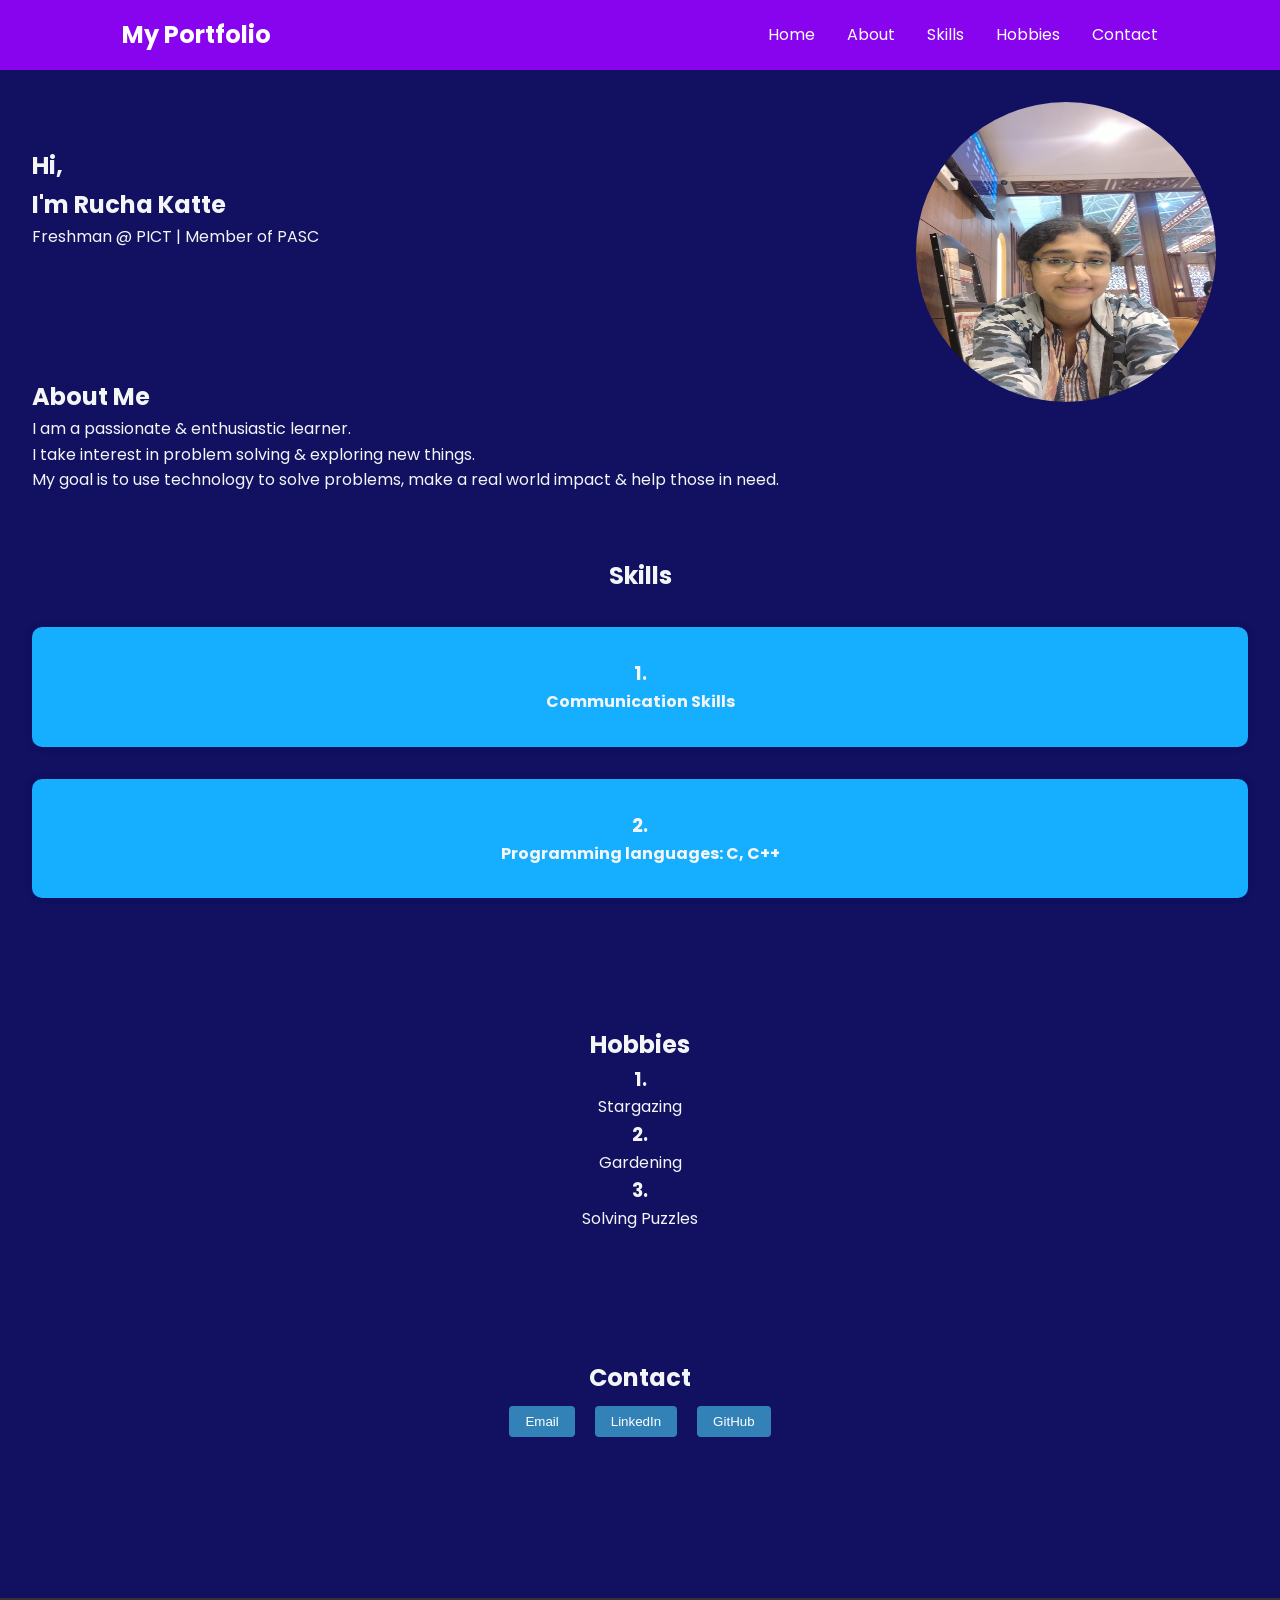
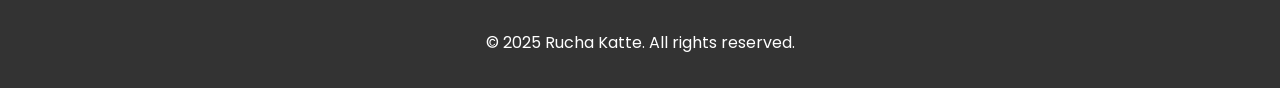
==== index.html @ 35ee21e8 "Update index.html" ====
<!DOCTYPE html>
<html lang="en">
<head>
  <meta charset="UTF-8" />
  <meta name="viewport" content="width=device-width, initial-scale=1.0" />
  <title>My Portfolio</title>
  <link rel="stylesheet" href="style.css" /><link rel="preconnect" href="https://fonts.googleapis.com">
  <link rel="preconnect" href="https://fonts.gstatic.com" crossorigin>
  <link href="https://fonts.googleapis.com/css2?family=Poppins:wght@400;700&display=swap" rel="stylesheet">
  
</head>
<body>

  <header>
    <nav class="navbar">
      <div class="left">My Portfolio</div>
      <div class="right">
      <ul class="nav-links" id="nav-links">
        <li><a href="#home">Home</a></li>
        <li><a href="#about">About</a></li>
        <li><a href="#skills">Skills</a></li>
        <li><a href="#hobbies">Hobbies</a></li>
        <li><a href="#contact">Contact</a></li>
      </ul>
    </div>
      <div class="hamburger" id="hamburger">&#9776;</div>
    </nav>
  </header>

  <section id="home" class="section_home">
    <img src="profile.jpg" alt="Rucha"
     width="300" height="300" style="float:right" >
    </img>
    <br>
    <br>
    <br>
    <h1>Hi,<br> I'm Rucha Katte</h1>
    <p> Freshman @ PICT | Member of PASC</p>
    <br>
    <br>
    </section>

  <section id="about" class="section_about">
    <br>
    <br>
    <br>
    <h2>About Me</h2>
    <p>I am a passionate & enthusiastic learner.<br> I take interest in problem solving & exploring new things.<br> 
    My goal is to use technology to solve problems, make a real world impact & help those in need.</p>
  </section>

  
  <section id="skills" class="section skills">
    <h2>Skills</h2>
    <div class="skill-list">
      <div class="skill-card">
        <h3>1.</h3>
        <p>Communication Skills</p>
      </div>
      <div class="skill-card">
        <h3>2.</h3>
        <p>Programming languages: C, C++</p>
      </div>
    </div>
  </section>


  <section id="hobbies" class="section hobbies">
    <h2>Hobbies</h2>
    <div class="hobby-list">
      <div class="hobby-card">
        <h3>1.</h3>
        <p>Stargazing</p>
      </div>
      <div class="hobby-card">
        <h3>2.</h3>
        <p>Gardening</p>
      </div>
      <div class="hobby-card">
        <h3>3.</h3>
        <p>Solving Puzzles</p>
      </div>
    </div>
  </section>

  <section id="contact" class="section contact">
    <h2>Contact</h2>
    
    <div id="contact-links">
      <button onclick="contact('email')">Email</button>
      <button onclick="contact('linkedin')">LinkedIn</button>
      <button onclick="contact('github')">GitHub</button>
    </div>
    <br>
    
    
  </section>

  <footer>
    <p>&copy; 2025 Rucha Katte. All rights reserved.</p>
  </footer>

  <script src="script.js"></script>
</body>
</html>
---- style.css ----
* {
  margin: 0;
  padding: 0;
  box-sizing: border-box;
}

body {
  font-family: 'Poppins', sans-serif;
  line-height: 1.6;
  background-color: #111061;
  color: #f3f5f7;
  scroll-behavior: smooth;
}

img {
  margin-top: 2rem;
  margin-right: 4rem;
  border-radius: 50%;
  margin-bottom: 0%;
  
}

header {
  background: #8803ee;
  color: #fff;
  padding: 1rem 0;
  position: sticky;
  top: 0;
  z-index: 1000;
}

.navbar {
  max-width: 1100px;
  margin: auto;
  display: flex;
  justify-content: space-between;
  align-items: center;
  padding: 0 2rem;
}

.left {
  font-size: 1.5rem;
  font-weight: bold;
}

.nav-links {
  list-style: none;
  display: flex;
  gap: 2rem;
}

.nav-links li a {
  color: white;
  text-decoration: none;
  transition: color 0.3s;
}

.nav-links li a:hover {
  color: #ff6f61;
}

.hamburger {
  display: none;
  font-size: 2rem;
  cursor: pointer;
}

.section {
  padding: 4rem 2rem;
  text-align: center;
}
.section_about{
  margin-top: 10 rem;
  margin-left: 2rem;
  text-align: left;
}
.section_home{
  margin-top: 10 rem;
  margin-left: 2rem;
  text-align: left;

}

.skill-list {
  display: flex;
  flex-direction: column;
  gap: 2rem;
  margin-top: 2rem;
}

.skill-card {
  background: #16aeff;
  font-weight: bold;
  padding: 2rem;
  border-radius: 10px;
  box-shadow: 0 0 10px rgba(0,0,0,0.1);
}

footer {
  text-align: center;
  padding: 2rem;
  background: #333;
  color: #fff;
  margin-top: 4rem;
}

#contact-links button {
  margin: 0.5rem;
  padding: 0.5rem 1rem;
  border: none;
  background-color: #3282B8;
  color: white;
  cursor: pointer;
  border-radius: 4px;
  transition: background-color 0.3s ease;
}

#contact-links button:hover {
  background-color: #0F4C75;
}

/* Responsive */

@media (max-width: 768px) {
  .nav-links {
    display: none;
    flex-direction: column;
    background: #444;
    position: absolute;
    top: 60px;
    right: 0;
    width: 200px;
  }

  .nav-links.active {
    display: flex;
  }

  .hamburger {
    display: block;
  }

  .skill-list {
    flex-direction: column;
  }
}
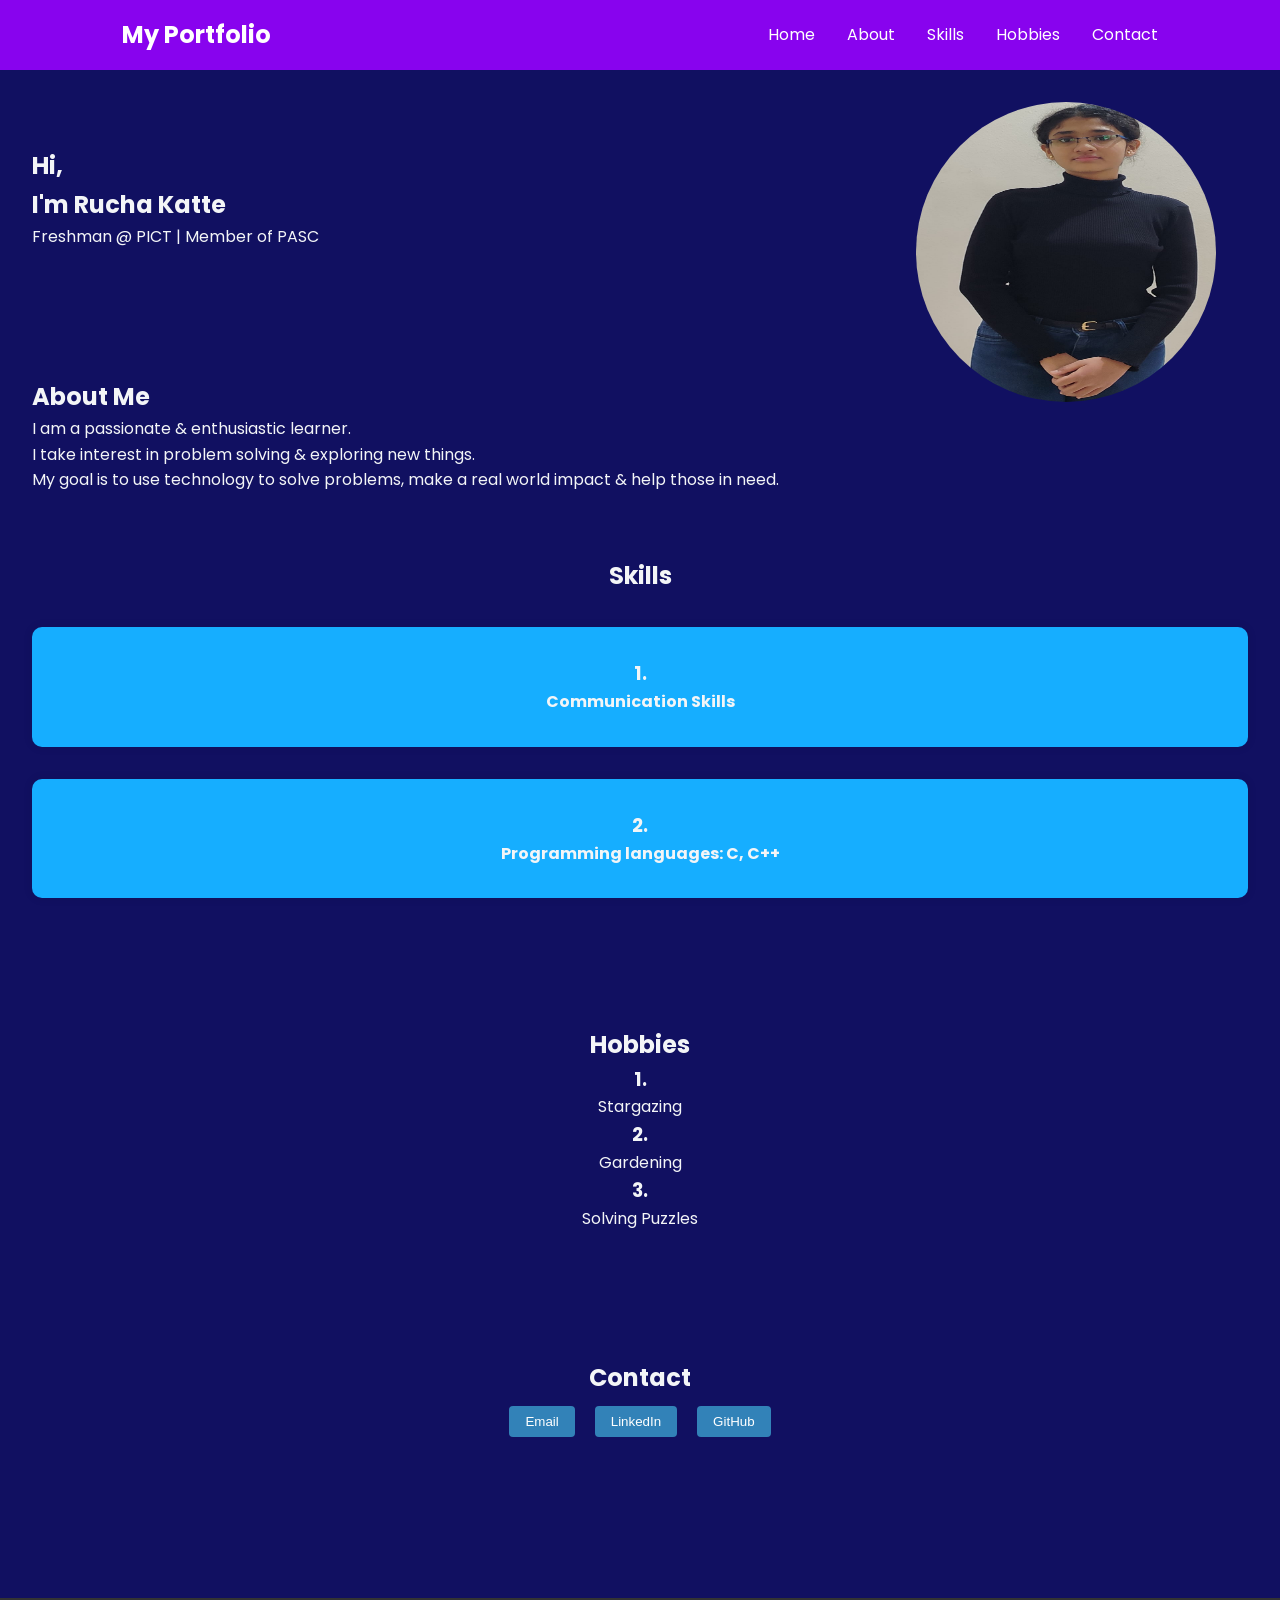
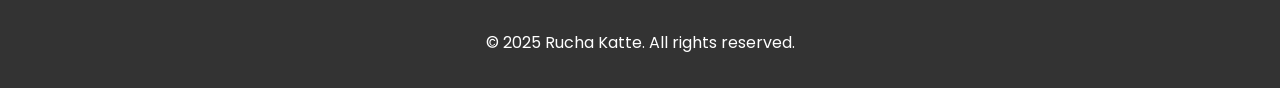
==== commit f830f2bd: "image.html" ====
--- a/index.html
+++ b/index.html
@@ -28,7 +28,7 @@
   </header>
 
   <section id="home" class="section_home">
-    <img src="profile.jpg" alt="Rucha"
+    <img src="Profile.jpg" alt="Rucha"
      width="300" height="300" style="float:right" >
     </img>
     <br>
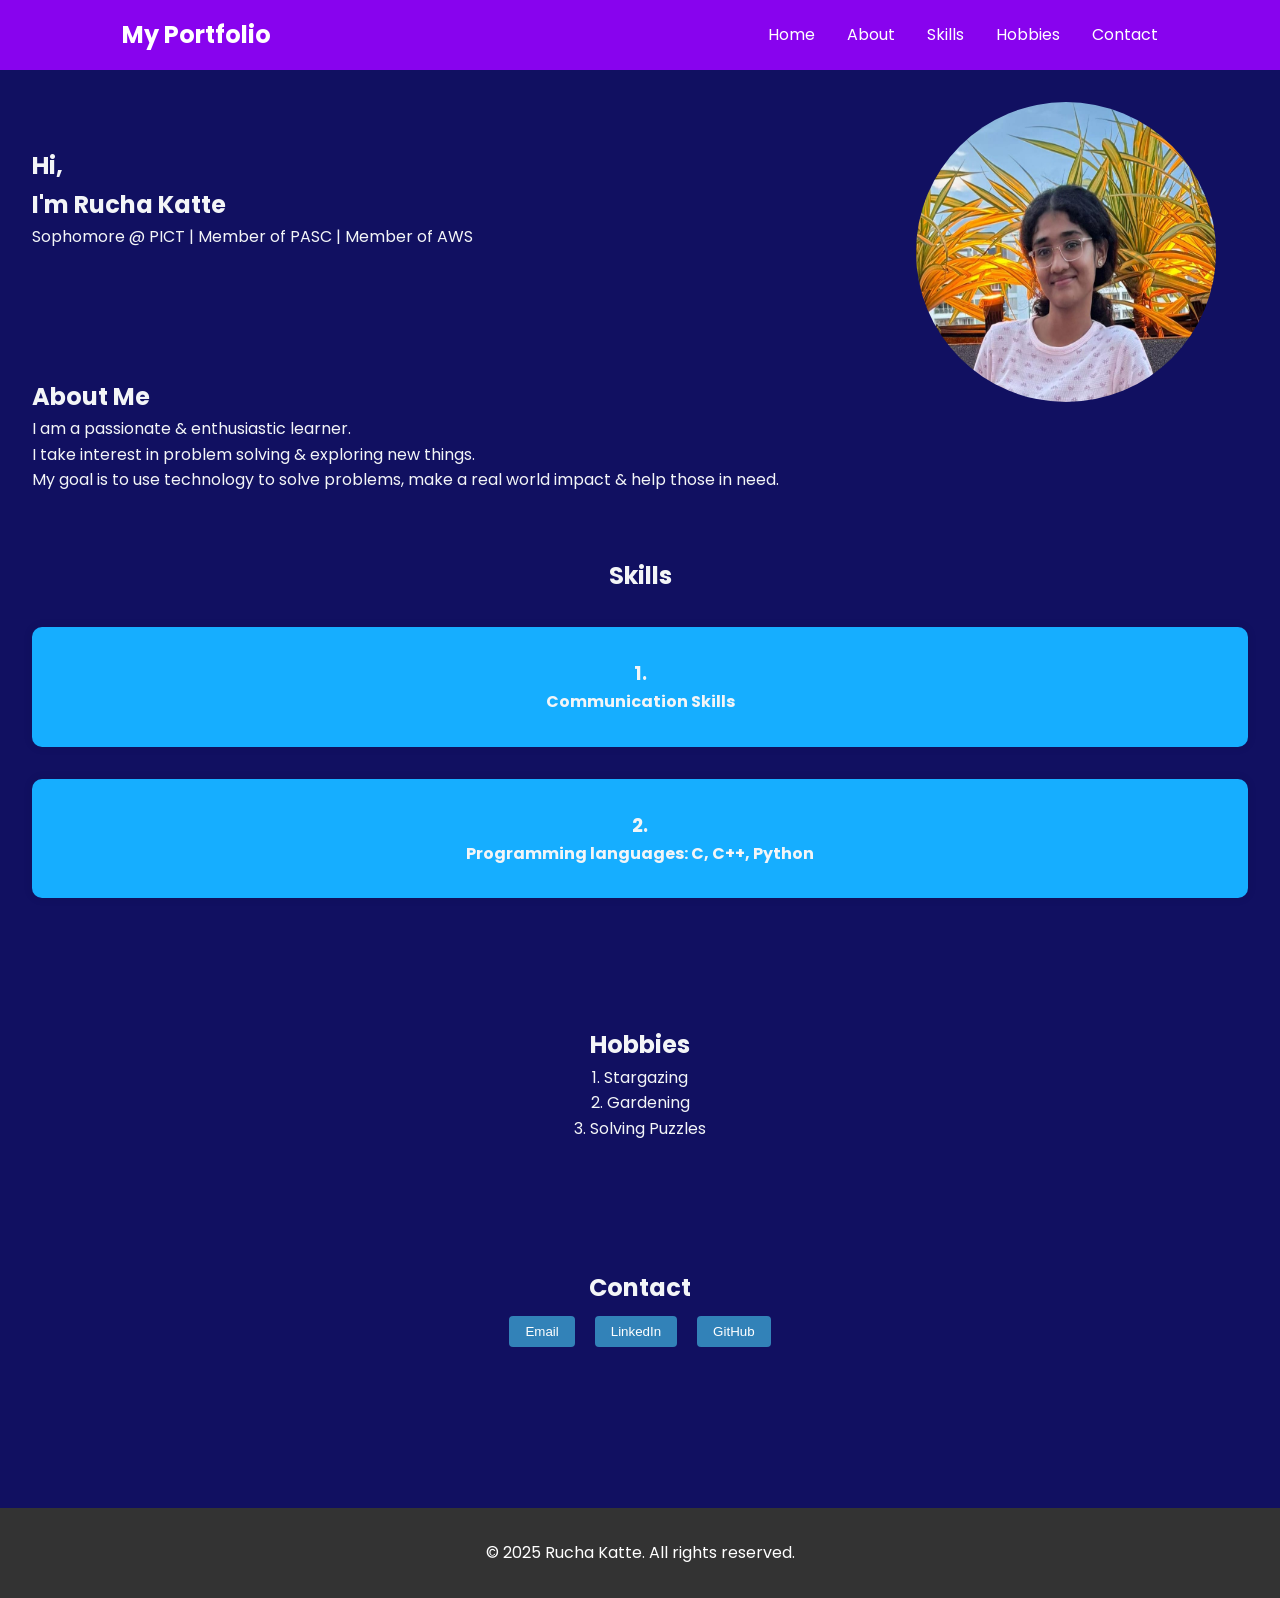
==== commit 4bff3f53: "edits" ====
--- a/index.html
+++ b/index.html
@@ -28,14 +28,14 @@
   </header>
 
   <section id="home" class="section_home">
-    <img src="Profile.jpg" alt="Rucha"
+    <img src="Profile.jpeg" alt="Rucha"
      width="300" height="300" style="float:right" >
     </img>
     <br>
     <br>
     <br>
     <h1>Hi,<br> I'm Rucha Katte</h1>
-    <p> Freshman @ PICT | Member of PASC</p>
+    <p> Sophomore @ PICT | Member of PASC | Member of AWS </p>
     <br>
     <br>
     </section>
@@ -59,7 +59,7 @@
       </div>
       <div class="skill-card">
         <h3>2.</h3>
-        <p>Programming languages: C, C++</p>
+        <p>Programming languages: C, C++, Python</p>
       </div>
     </div>
   </section>
@@ -69,16 +69,13 @@
     <h2>Hobbies</h2>
     <div class="hobby-list">
       <div class="hobby-card">
-        <h3>1.</h3>
-        <p>Stargazing</p>
+        <p>1. Stargazing</p>
       </div>
       <div class="hobby-card">
-        <h3>2.</h3>
-        <p>Gardening</p>
+        <p>2. Gardening</p>
       </div>
       <div class="hobby-card">
-        <h3>3.</h3>
-        <p>Solving Puzzles</p>
+        <p>  3. Solving Puzzles</p>
       </div>
     </div>
   </section>
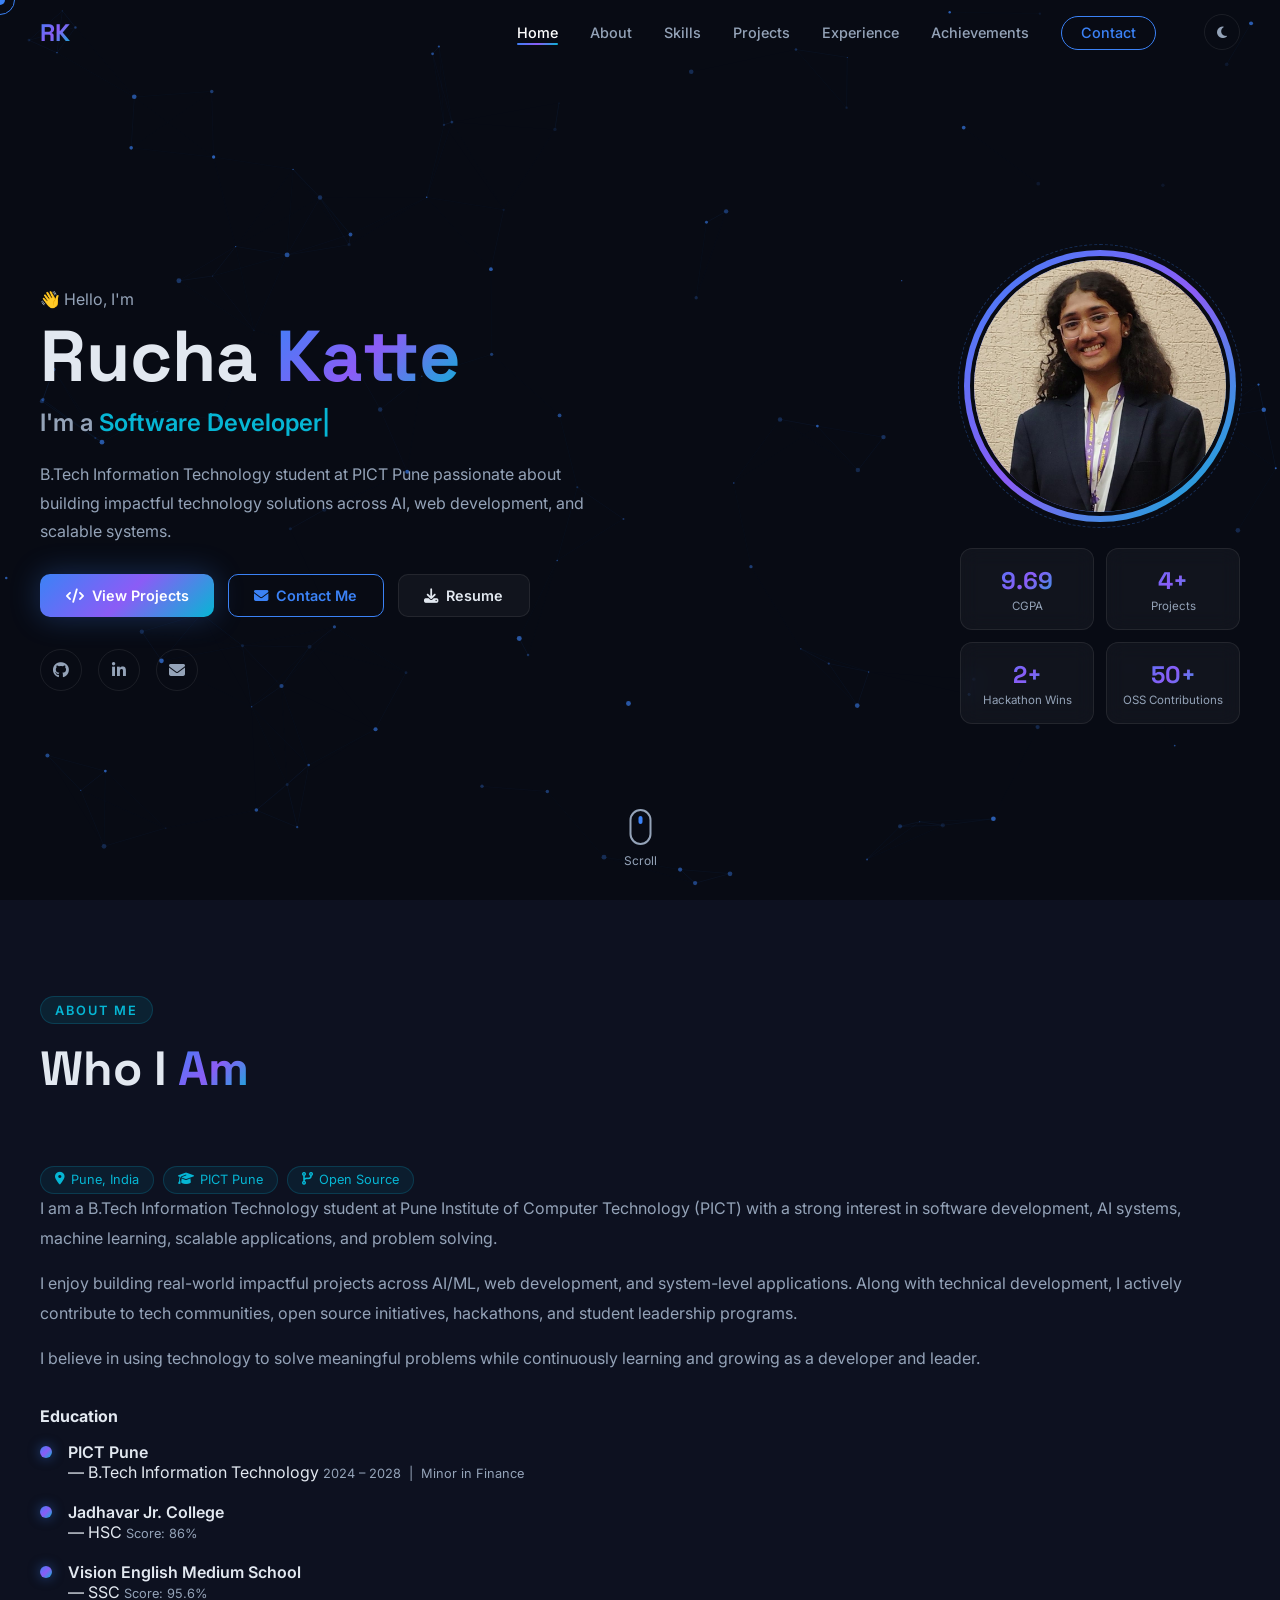
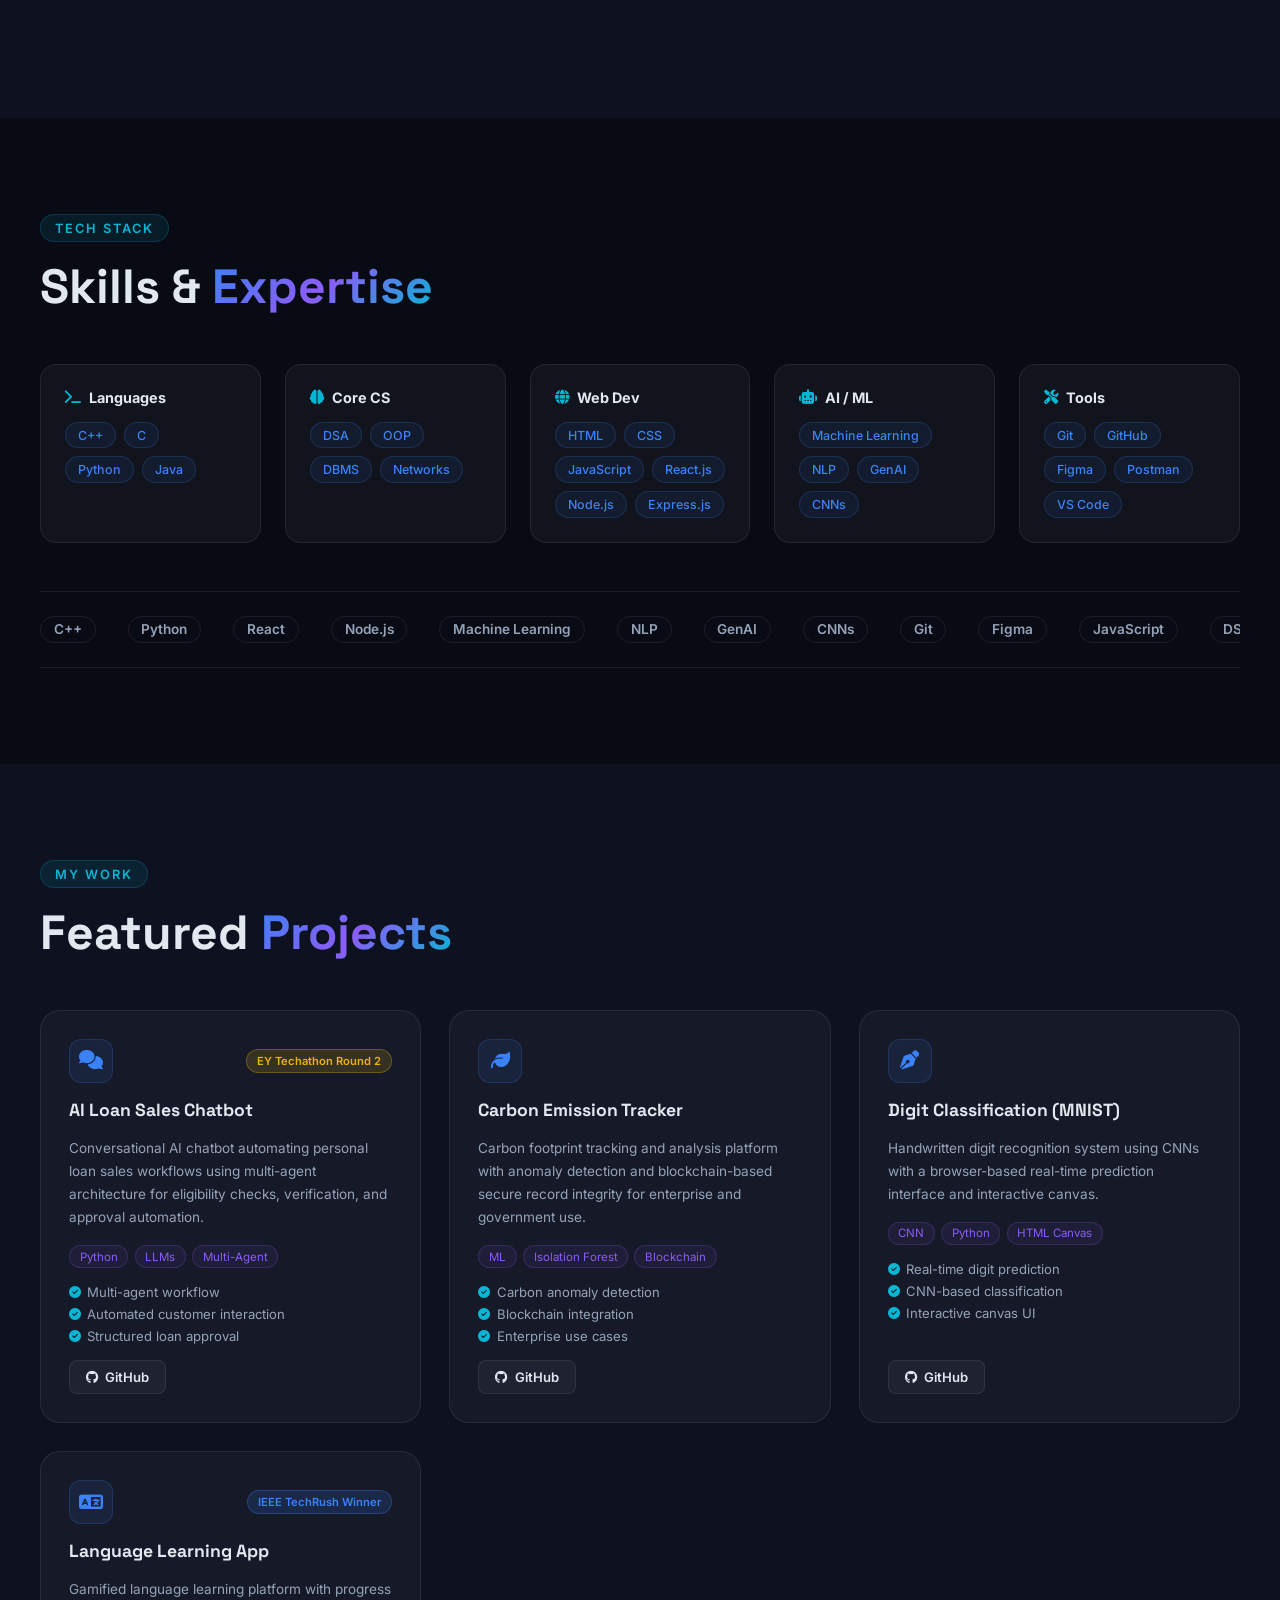
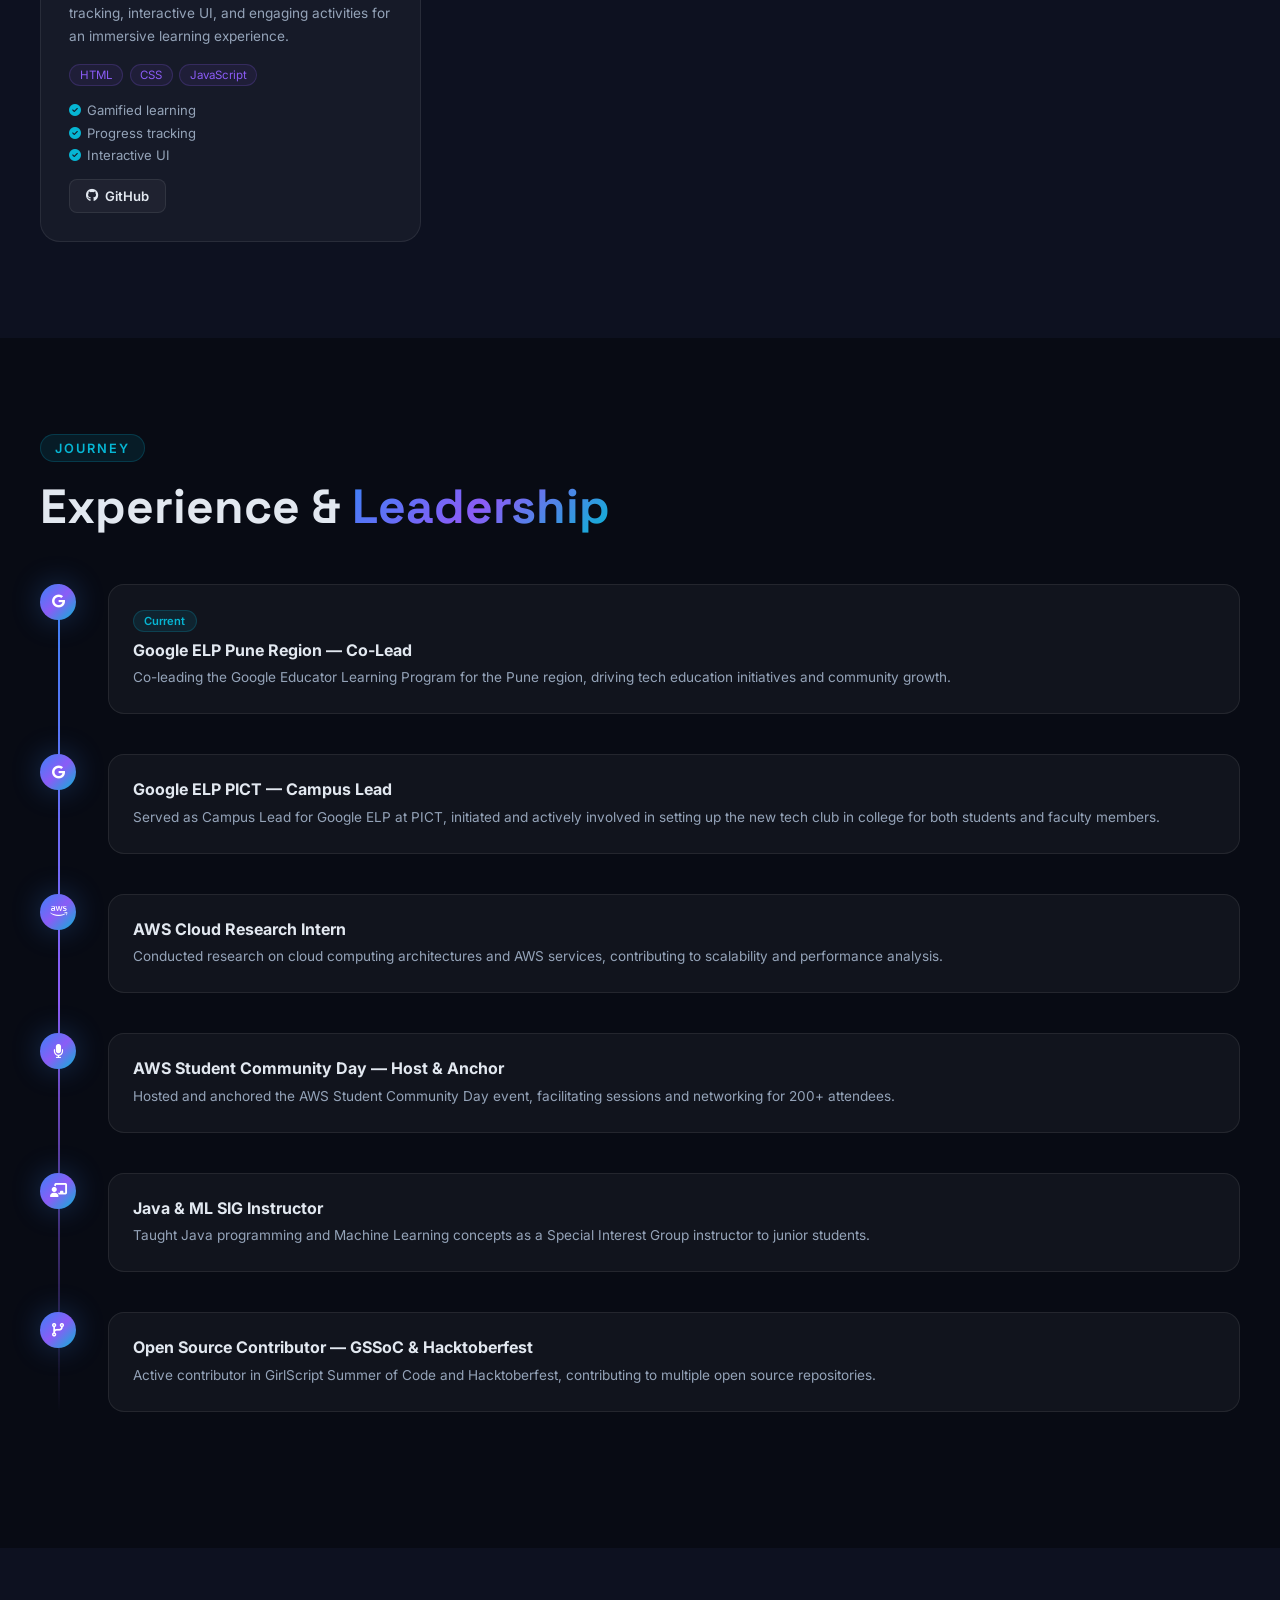
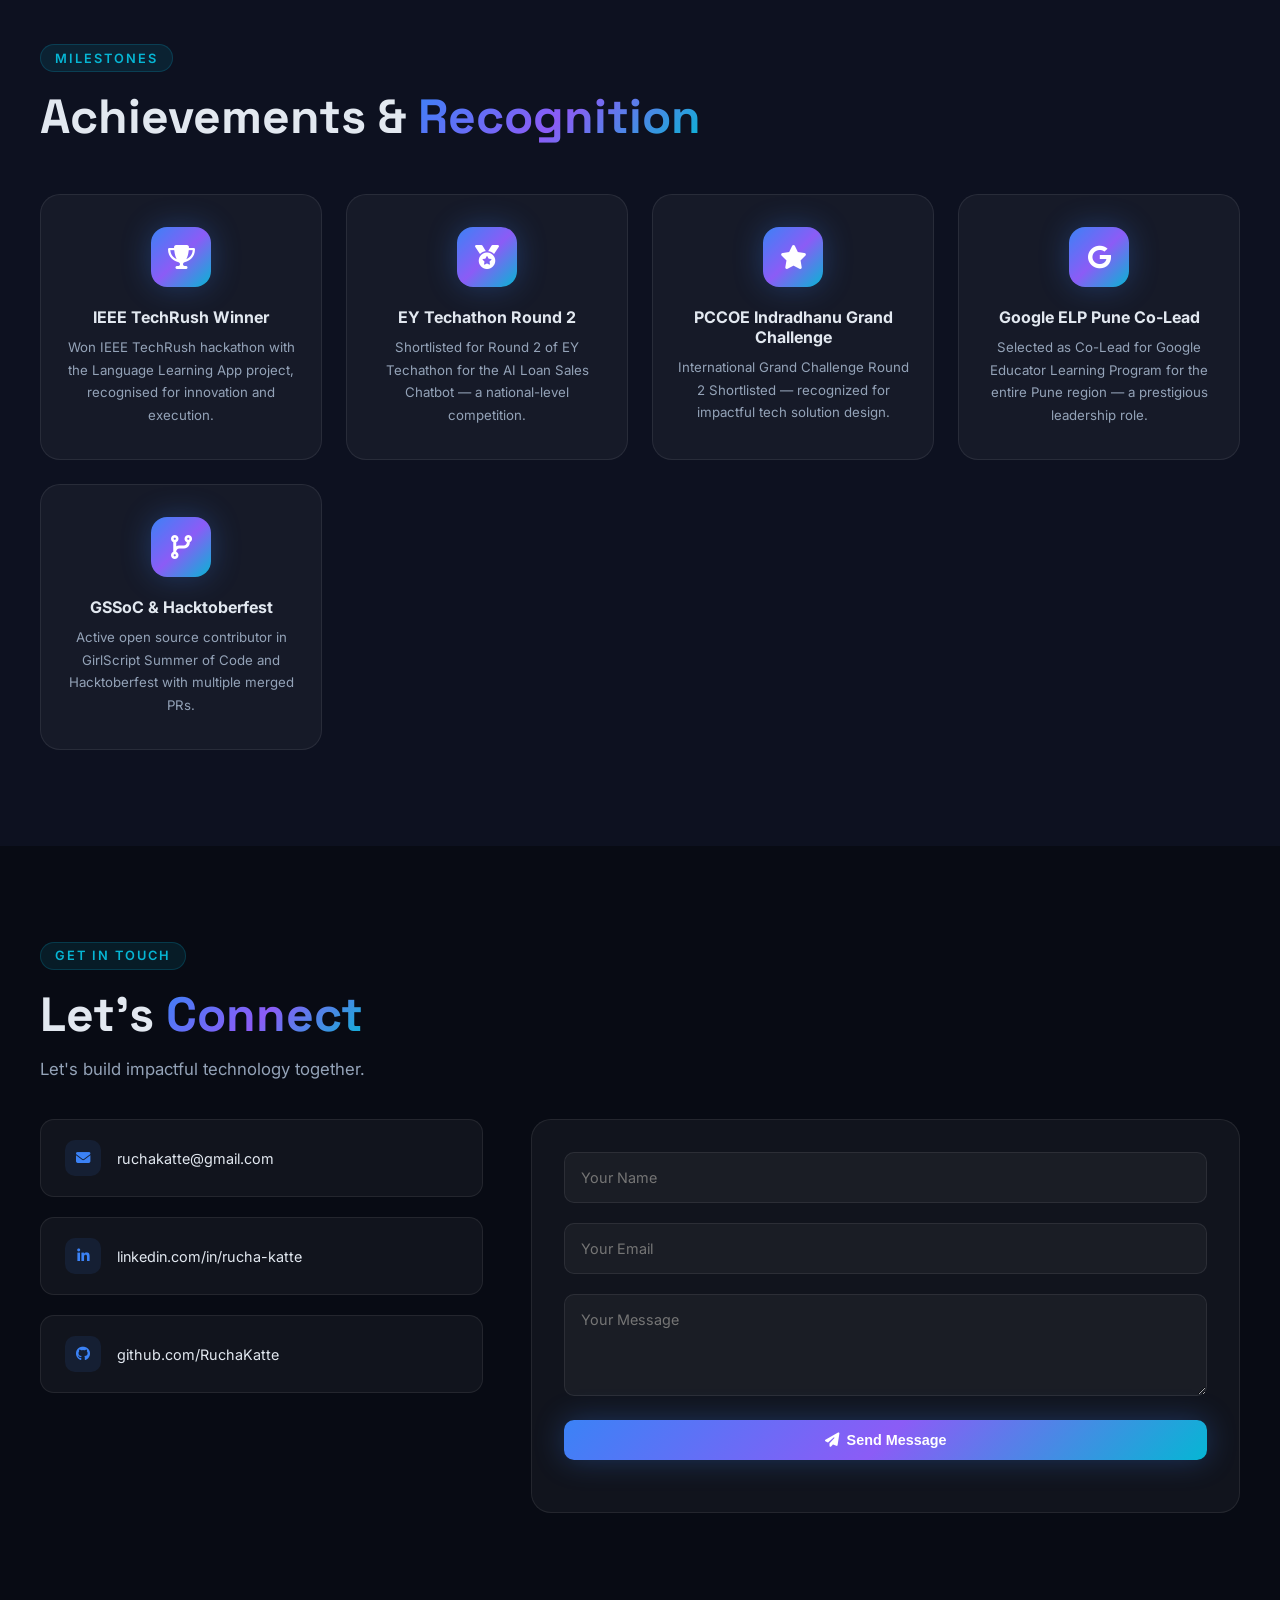
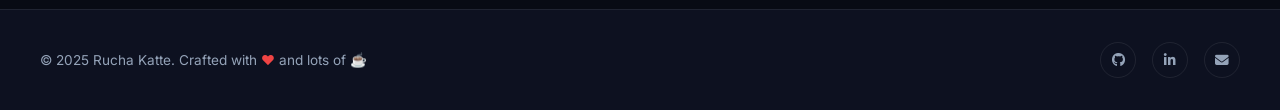
==== commit 20f57bcf: "Rename portfolio.html to index.html for GitHub Pages" ====
--- a/index.html
+++ b/index.html
@@ -1,102 +1,404 @@
-<!DOCTYPE html>
-<html lang="en">
-<head>
-  <meta charset="UTF-8" />
-  <meta name="viewport" content="width=device-width, initial-scale=1.0" />
-  <title>My Portfolio</title>
-  <link rel="stylesheet" href="style.css" /><link rel="preconnect" href="https://fonts.googleapis.com">
-  <link rel="preconnect" href="https://fonts.gstatic.com" crossorigin>
-  <link href="https://fonts.googleapis.com/css2?family=Poppins:wght@400;700&display=swap" rel="stylesheet">
-  
-</head>
-<body>
-
-  <header>
-    <nav class="navbar">
-      <div class="left">My Portfolio</div>
-      <div class="right">
-      <ul class="nav-links" id="nav-links">
-        <li><a href="#home">Home</a></li>
-        <li><a href="#about">About</a></li>
-        <li><a href="#skills">Skills</a></li>
-        <li><a href="#hobbies">Hobbies</a></li>
-        <li><a href="#contact">Contact</a></li>
-      </ul>
-    </div>
-      <div class="hamburger" id="hamburger">&#9776;</div>
-    </nav>
-  </header>
-
-  <section id="home" class="section_home">
-    <img src="Profile.jpeg" alt="Rucha"
-     width="300" height="300" style="float:right" >
-    </img>
-    <br>
-    <br>
-    <br>
-    <h1>Hi,<br> I'm Rucha Katte</h1>
-    <p> Sophomore @ PICT | Member of PASC | Member of AWS </p>
-    <br>
-    <br>
-    </section>
-
-  <section id="about" class="section_about">
-    <br>
-    <br>
-    <br>
-    <h2>About Me</h2>
-    <p>I am a passionate & enthusiastic learner.<br> I take interest in problem solving & exploring new things.<br> 
-    My goal is to use technology to solve problems, make a real world impact & help those in need.</p>
-  </section>
-
-  
-  <section id="skills" class="section skills">
-    <h2>Skills</h2>
-    <div class="skill-list">
-      <div class="skill-card">
-        <h3>1.</h3>
-        <p>Communication Skills</p>
-      </div>
-      <div class="skill-card">
-        <h3>2.</h3>
-        <p>Programming languages: C, C++, Python</p>
-      </div>
-    </div>
-  </section>
-
-
-  <section id="hobbies" class="section hobbies">
-    <h2>Hobbies</h2>
-    <div class="hobby-list">
-      <div class="hobby-card">
-        <p>1. Stargazing</p>
-      </div>
-      <div class="hobby-card">
-        <p>2. Gardening</p>
-      </div>
-      <div class="hobby-card">
-        <p>  3. Solving Puzzles</p>
-      </div>
-    </div>
-  </section>
-
-  <section id="contact" class="section contact">
-    <h2>Contact</h2>
-    
-    <div id="contact-links">
-      <button onclick="contact('email')">Email</button>
-      <button onclick="contact('linkedin')">LinkedIn</button>
-      <button onclick="contact('github')">GitHub</button>
-    </div>
-    <br>
-    
-    
-  </section>
-
-  <footer>
-    <p>&copy; 2025 Rucha Katte. All rights reserved.</p>
-  </footer>
-
-  <script src="script.js"></script>
-</body>
-</html>
+<!DOCTYPE html>
+<html lang="en">
+<head>
+  <meta charset="UTF-8" />
+  <meta name="viewport" content="width=device-width, initial-scale=1.0" />
+  <title>Rucha Katte | Portfolio</title>
+  <meta name="description" content="Rucha Katte – B.Tech IT student at PICT Pune. Software Developer, AI & ML Enthusiast, Google ELP Co-Lead, Open Source Contributor." />
+  <link rel="preconnect" href="https://fonts.googleapis.com" />
+  <link rel="preconnect" href="https://fonts.gstatic.com" crossorigin />
+  <link href="https://fonts.googleapis.com/css2?family=Inter:wght@300;400;500;600;700;800;900&family=Space+Grotesk:wght@400;500;600;700&display=swap" rel="stylesheet" />
+  <link rel="stylesheet" href="https://cdnjs.cloudflare.com/ajax/libs/font-awesome/6.5.0/css/all.min.css" />
+  <link rel="stylesheet" href="style.css" />
+</head>
+<body>
+
+<!-- Loading Screen -->
+<div id="loader">
+  <div class="loader-inner">
+    <div class="loader-logo">RK</div>
+    <div class="loader-bar"><div class="loader-fill"></div></div>
+  </div>
+</div>
+
+<!-- Scroll Progress -->
+<div id="scroll-progress"></div>
+
+<!-- Custom Cursor -->
+<div id="cursor"></div>
+<div id="cursor-follower"></div>
+
+<!-- Navbar -->
+<nav id="navbar">
+  <div class="nav-inner">
+    <a class="nav-logo" href="#home">RK</a>
+    <ul class="nav-links" id="nav-links">
+      <li><a href="#home" class="nav-link active">Home</a></li>
+      <li><a href="#about" class="nav-link">About</a></li>
+      <li><a href="#skills" class="nav-link">Skills</a></li>
+      <li><a href="#projects" class="nav-link">Projects</a></li>
+      <li><a href="#experience" class="nav-link">Experience</a></li>
+      <li><a href="#achievements" class="nav-link">Achievements</a></li>
+      <li><a href="#contact" class="nav-link nav-cta">Contact</a></li>
+    </ul>
+    <button class="theme-toggle" id="themeToggle" aria-label="Toggle theme"><i class="fas fa-moon"></i></button>
+    <button class="hamburger" id="hamburger" aria-label="Menu"><span></span><span></span><span></span></button>
+  </div>
+</nav>
+
+<!-- HERO -->
+<section id="home" class="hero">
+  <canvas id="particleCanvas"></canvas>
+  <div class="hero-content">
+    <div class="hero-text">
+      <p class="hero-greeting">👋 Hello, I'm</p>
+      <h1 class="hero-name">Rucha <span class="gradient-text">Katte</span></h1>
+      <div class="typewriter-wrap">I'm a <span id="typewriter"></span><span class="cursor-blink">|</span></div>
+      <p class="hero-bio">B.Tech Information Technology student at PICT Pune passionate about building impactful technology solutions across AI, web development, and scalable systems.</p>
+      <div class="hero-buttons">
+        <a href="#projects" class="btn btn-primary"><i class="fas fa-code"></i> View Projects</a>
+        <a href="#contact" class="btn btn-outline"><i class="fas fa-envelope"></i> Contact Me</a>
+        <a href="#" class="btn btn-ghost" id="resumeBtn"><i class="fas fa-download"></i> Resume</a>
+      </div>
+      <div class="hero-socials">
+        <a href="https://github.com/RuchaKatte" target="_blank" class="social-icon" aria-label="GitHub"><i class="fab fa-github"></i></a>
+        <a href="https://www.linkedin.com/in/rucha-katte-73167b314" target="_blank" class="social-icon" aria-label="LinkedIn"><i class="fab fa-linkedin-in"></i></a>
+        <a href="mailto:ruchakatte@gmail.com" class="social-icon" aria-label="Email"><i class="fas fa-envelope"></i></a>
+      </div>
+    </div>
+    <div class="hero-image-wrap">
+      <div class="hero-img-ring">
+        <img src="Rucha_photo.jpeg" alt="Rucha Katte" class="hero-img" />
+      </div>
+      <div class="hero-stats">
+        <div class="stat-card"><div class="stat-num" data-count="9.69">0</div><div class="stat-label">CGPA</div></div>
+        <div class="stat-card"><div class="stat-num" data-count="4">0</div><div class="stat-label">Projects</div></div>
+        <div class="stat-card"><div class="stat-num" data-count="2">0</div><div class="stat-label">Hackathon Wins</div></div>
+        <div class="stat-card"><div class="stat-num os-contrib" data-count="50">0</div><div class="stat-label">OSS Contributions</div></div>
+      </div>
+    </div>
+  </div>
+  <div class="scroll-down"><div class="scroll-wheel"></div><span>Scroll</span></div>
+</section>
+
+<!-- ABOUT -->
+<section id="about" class="section about">
+  <div class="section-inner">
+    <div class="section-tag">About Me</div>
+    <h2 class="section-title">Who I <span class="gradient-text">Am</span></h2>
+    <div class="about-grid">
+        <div class="about-badges">
+          <span class="badge"><i class="fas fa-map-marker-alt"></i> Pune, India</span>
+          <span class="badge"><i class="fas fa-graduation-cap"></i> PICT Pune</span>
+          <span class="badge"><i class="fas fa-code-branch"></i> Open Source</span>
+        </div>
+      </div>
+      <div class="about-text-col reveal-right">
+        <p>I am a B.Tech Information Technology student at Pune Institute of Computer Technology (PICT) with a strong interest in software development, AI systems, machine learning, scalable applications, and problem solving.</p>
+        <p>I enjoy building real-world impactful projects across AI/ML, web development, and system-level applications. Along with technical development, I actively contribute to tech communities, open source initiatives, hackathons, and student leadership programs.</p>
+        <p>I believe in using technology to solve meaningful problems while continuously learning and growing as a developer and leader.</p>
+
+        <div class="edu-timeline">
+          <h3>Education</h3>
+          <div class="timeline-item">
+            <div class="tl-dot"></div>
+            <div class="tl-content">
+              <strong>PICT Pune</strong> — B.Tech Information Technology
+              <span class="tl-meta">2024 – 2028 &nbsp;|&nbsp; Minor in Finance</span>
+            </div>
+          </div>
+          <div class="timeline-item">
+            <div class="tl-dot"></div>
+            <div class="tl-content">
+              <strong>Jadhavar Jr. College</strong> — HSC
+              <span class="tl-meta">Score: 86%</span>
+            </div>
+          </div>
+          <div class="timeline-item">
+            <div class="tl-dot"></div>
+            <div class="tl-content">
+              <strong>Vision English Medium School</strong> — SSC
+              <span class="tl-meta">Score: 95.6%</span>
+            </div>
+          </div>
+        </div>
+      </div>
+    </div>
+  </div>
+</section>
+
+<!-- SKILLS -->
+<section id="skills" class="section skills">
+  <div class="section-inner">
+    <div class="section-tag">Tech Stack</div>
+    <h2 class="section-title">Skills & <span class="gradient-text">Expertise</span></h2>
+    <div class="skills-grid">
+      <div class="skill-category reveal-up">
+        <h3><i class="fas fa-terminal"></i> Languages</h3>
+        <div class="skill-chips">
+          <span class="chip">C++</span><span class="chip">C</span><span class="chip">Python</span><span class="chip">Java</span>
+        </div>
+      </div>
+      <div class="skill-category reveal-up" style="--delay:0.1s">
+        <h3><i class="fas fa-brain"></i> Core CS</h3>
+        <div class="skill-chips">
+          <span class="chip">DSA</span><span class="chip">OOP</span><span class="chip">DBMS</span><span class="chip">Networks</span>
+        </div>
+      </div>
+      <div class="skill-category reveal-up" style="--delay:0.2s">
+        <h3><i class="fas fa-globe"></i> Web Dev</h3>
+        <div class="skill-chips">
+          <span class="chip">HTML</span><span class="chip">CSS</span><span class="chip">JavaScript</span><span class="chip">React.js</span><span class="chip">Node.js</span><span class="chip">Express.js</span>
+        </div>
+      </div>
+      <div class="skill-category reveal-up" style="--delay:0.3s">
+        <h3><i class="fas fa-robot"></i> AI / ML</h3>
+        <div class="skill-chips">
+          <span class="chip">Machine Learning</span><span class="chip">NLP</span><span class="chip">GenAI</span><span class="chip">CNNs</span>
+        </div>
+      </div>
+      <div class="skill-category reveal-up" style="--delay:0.4s">
+        <h3><i class="fas fa-tools"></i> Tools</h3>
+        <div class="skill-chips">
+          <span class="chip">Git</span><span class="chip">GitHub</span><span class="chip">Figma</span><span class="chip">Postman</span><span class="chip">VS Code</span>
+        </div>
+      </div>
+    </div>
+    <!-- Marquee -->
+    <div class="marquee-wrap">
+      <div class="marquee-track">
+        <span>C++</span><span>Python</span><span>React</span><span>Node.js</span><span>Machine Learning</span><span>NLP</span><span>GenAI</span><span>CNNs</span><span>Git</span><span>Figma</span><span>JavaScript</span><span>DSA</span><span>DBMS</span>&nbsp;&nbsp;
+        <span>C++</span><span>Python</span><span>React</span><span>Node.js</span><span>Machine Learning</span><span>NLP</span><span>GenAI</span><span>CNNs</span><span>Git</span><span>Figma</span><span>JavaScript</span><span>DSA</span><span>DBMS</span>
+      </div>
+    </div>
+  </div>
+</section>
+
+<!-- PROJECTS -->
+<section id="projects" class="section projects">
+  <div class="section-inner">
+    <div class="section-tag">My Work</div>
+    <h2 class="section-title">Featured <span class="gradient-text">Projects</span></h2>
+    <div class="projects-grid">
+
+      <div class="project-card reveal-up">
+        <div class="project-card-top">
+          <div class="project-icon"><i class="fas fa-comments"></i></div>
+          <div class="project-badges"><span class="proj-badge gold">EY Techathon Round 2</span></div>
+        </div>
+        <h3>AI Loan Sales Chatbot</h3>
+        <p>Conversational AI chatbot automating personal loan sales workflows using multi-agent architecture for eligibility checks, verification, and approval automation.</p>
+        <div class="project-stack"><span>Python</span><span>LLMs</span><span>Multi-Agent</span></div>
+        <ul class="project-features">
+          <li><i class="fas fa-check-circle"></i> Multi-agent workflow</li>
+          <li><i class="fas fa-check-circle"></i> Automated customer interaction</li>
+          <li><i class="fas fa-check-circle"></i> Structured loan approval</li>
+        </ul>
+        <div class="project-links">
+          <a href="https://github.com/RuchaKatte" target="_blank" class="proj-btn"><i class="fab fa-github"></i> GitHub</a>
+        </div>
+      </div>
+
+      <div class="project-card reveal-up" style="--delay:0.1s">
+        <div class="project-card-top">
+          <div class="project-icon"><i class="fas fa-leaf"></i></div>
+        </div>
+        <h3>Carbon Emission Tracker</h3>
+        <p>Carbon footprint tracking and analysis platform with anomaly detection and blockchain-based secure record integrity for enterprise and government use.</p>
+        <div class="project-stack"><span>ML</span><span>Isolation Forest</span><span>Blockchain</span></div>
+        <ul class="project-features">
+          <li><i class="fas fa-check-circle"></i> Carbon anomaly detection</li>
+          <li><i class="fas fa-check-circle"></i> Blockchain integration</li>
+          <li><i class="fas fa-check-circle"></i> Enterprise use cases</li>
+        </ul>
+        <div class="project-links">
+          <a href="https://github.com/RuchaKatte/Frontend-carbon_emission.git" target="_blank" class="proj-btn"><i class="fab fa-github"></i> GitHub</a>
+        </div>
+      </div>
+
+      <div class="project-card reveal-up" style="--delay:0.2s">
+        <div class="project-card-top">
+          <div class="project-icon"><i class="fas fa-pen-nib"></i></div>
+        </div>
+        <h3>Digit Classification (MNIST)</h3>
+        <p>Handwritten digit recognition system using CNNs with a browser-based real-time prediction interface and interactive canvas.</p>
+        <div class="project-stack"><span>CNN</span><span>Python</span><span>HTML Canvas</span></div>
+        <ul class="project-features">
+          <li><i class="fas fa-check-circle"></i> Real-time digit prediction</li>
+          <li><i class="fas fa-check-circle"></i> CNN-based classification</li>
+          <li><i class="fas fa-check-circle"></i> Interactive canvas UI</li>
+        </ul>
+        <div class="project-links">
+          <a href="https://github.com/RuchaKatte" target="_blank" class="proj-btn"><i class="fab fa-github"></i> GitHub</a>
+        </div>
+      </div>
+
+      <div class="project-card reveal-up" style="--delay:0.3s">
+        <div class="project-card-top">
+          <div class="project-icon"><i class="fas fa-language"></i></div>
+          <div class="project-badges"><span class="proj-badge blue">IEEE TechRush Winner</span></div>
+        </div>
+        <h3>Language Learning App</h3>
+        <p>Gamified language learning platform with progress tracking, interactive UI, and engaging activities for an immersive learning experience.</p>
+        <div class="project-stack"><span>HTML</span><span>CSS</span><span>JavaScript</span></div>
+        <ul class="project-features">
+          <li><i class="fas fa-check-circle"></i> Gamified learning</li>
+          <li><i class="fas fa-check-circle"></i> Progress tracking</li>
+          <li><i class="fas fa-check-circle"></i> Interactive UI</li>
+        </ul>
+        <div class="project-links">
+          <a href="https://github.com/RuchaKatte/orange.git" target="_blank" class="proj-btn"><i class="fab fa-github"></i> GitHub</a>
+        </div>
+      </div>
+
+    </div>
+  </div>
+</section>
+
+<!-- EXPERIENCE -->
+<section id="experience" class="section experience">
+  <div class="section-inner">
+    <div class="section-tag">Journey</div>
+    <h2 class="section-title">Experience & <span class="gradient-text">Leadership</span></h2>
+    <div class="exp-timeline">
+
+      <div class="exp-item reveal-up">
+        <div class="exp-dot"><i class="fab fa-google"></i></div>
+        <div class="exp-card">
+          <span class="exp-badge">Current</span>
+          <h3>Google ELP Pune Region — Co-Lead</h3>
+          <p>Co-leading the Google Educator Learning Program for the Pune region, driving tech education initiatives and community growth.</p>
+        </div>
+      </div>
+
+      <div class="exp-item reveal-up" style="--delay:0.1s">
+        <div class="exp-dot"><i class="fab fa-google"></i></div>
+        <div class="exp-card">
+          <h3>Google ELP PICT — Campus Lead</h3>
+          <p>Served as Campus Lead for Google ELP at PICT, initiated and actively involved in setting up the new tech club in college for both students and faculty members.</p>
+        </div>
+      </div>
+
+      <div class="exp-item reveal-up" style="--delay:0.2s">
+        <div class="exp-dot"><i class="fab fa-aws"></i></div>
+        <div class="exp-card">
+          <h3>AWS Cloud Research Intern</h3>
+          <p>Conducted research on cloud computing architectures and AWS services, contributing to scalability and performance analysis.</p>
+        </div>
+      </div>
+
+      <div class="exp-item reveal-up" style="--delay:0.3s">
+        <div class="exp-dot"><i class="fas fa-microphone"></i></div>
+        <div class="exp-card">
+          <h3>AWS Student Community Day — Host & Anchor</h3>
+          <p>Hosted and anchored the AWS Student Community Day event, facilitating sessions and networking for 200+ attendees.</p>
+        </div>
+      </div>
+
+      <div class="exp-item reveal-up" style="--delay:0.4s">
+        <div class="exp-dot"><i class="fas fa-chalkboard-teacher"></i></div>
+        <div class="exp-card">
+          <h3>Java & ML SIG Instructor</h3>
+          <p>Taught Java programming and Machine Learning concepts as a Special Interest Group instructor to junior students.</p>
+        </div>
+      </div>
+
+      <div class="exp-item reveal-up" style="--delay:0.5s">
+        <div class="exp-dot"><i class="fas fa-code-branch"></i></div>
+        <div class="exp-card">
+          <h3>Open Source Contributor — GSSoC & Hacktoberfest</h3>
+          <p>Active contributor in GirlScript Summer of Code and Hacktoberfest, contributing to multiple open source repositories.</p>
+        </div>
+      </div>
+
+    </div>
+  </div>
+</section>
+
+<!-- ACHIEVEMENTS -->
+<section id="achievements" class="section achievements">
+  <div class="section-inner">
+    <div class="section-tag">Milestones</div>
+    <h2 class="section-title">Achievements & <span class="gradient-text">Recognition</span></h2>
+    <div class="ach-grid">
+      <div class="ach-card reveal-up">
+        <div class="ach-icon"><i class="fas fa-trophy"></i></div>
+        <h3>IEEE TechRush Winner</h3>
+        <p>Won IEEE TechRush hackathon with the Language Learning App project, recognised for innovation and execution.</p>
+      </div>
+      <div class="ach-card reveal-up" style="--delay:0.1s">
+        <div class="ach-icon"><i class="fas fa-medal"></i></div>
+        <h3>EY Techathon Round 2</h3>
+        <p>Shortlisted for Round 2 of EY Techathon for the AI Loan Sales Chatbot — a national-level competition.</p>
+      </div>
+      <div class="ach-card reveal-up" style="--delay:0.2s">
+        <div class="ach-icon"><i class="fas fa-star"></i></div>
+        <h3>PCCOE Indradhanu Grand Challenge</h3>
+        <p>International Grand Challenge Round 2 Shortlisted — recognized for impactful tech solution design.</p>
+      </div>
+      <div class="ach-card reveal-up" style="--delay:0.3s">
+        <div class="ach-icon"><i class="fab fa-google"></i></div>
+        <h3>Google ELP Pune Co-Lead</h3>
+        <p>Selected as Co-Lead for Google Educator Learning Program for the entire Pune region — a prestigious leadership role.</p>
+      </div>
+      <div class="ach-card reveal-up" style="--delay:0.4s">
+        <div class="ach-icon"><i class="fas fa-code-branch"></i></div>
+        <h3>GSSoC & Hacktoberfest</h3>
+        <p>Active open source contributor in GirlScript Summer of Code and Hacktoberfest with multiple merged PRs.</p>
+      </div>
+    </div>
+  </div>
+</section>
+
+<!-- CONTACT -->
+<section id="contact" class="section contact">
+  <div class="section-inner">
+    <div class="section-tag">Get In Touch</div>
+    <h2 class="section-title">Let's <span class="gradient-text">Connect</span></h2>
+    <p class="contact-subtitle">Let's build impactful technology together.</p>
+    <div class="contact-grid">
+      <div class="contact-info reveal-left">
+        <a href="mailto:ruchakatte@gmail.com" class="contact-link"><i class="fas fa-envelope"></i><span>ruchakatte@gmail.com</span></a>
+        <a href="https://www.linkedin.com/in/rucha-katte-73167b314" target="_blank" class="contact-link"><i class="fab fa-linkedin-in"></i><span>linkedin.com/in/rucha-katte</span></a>
+        <a href="https://github.com/RuchaKatte" target="_blank" class="contact-link"><i class="fab fa-github"></i><span>github.com/RuchaKatte</span></a>
+      </div>
+      <form class="contact-form reveal-right" id="contactForm">
+        <div class="form-group">
+          <input type="text" id="contactName" placeholder="Your Name" required />
+          <label for="contactName">Your Name</label>
+        </div>
+        <div class="form-group">
+          <input type="email" id="contactEmail" placeholder="Your Email" required />
+          <label for="contactEmail">Your Email</label>
+        </div>
+        <div class="form-group">
+          <textarea id="contactMsg" rows="4" placeholder="Your Message" required></textarea>
+          <label for="contactMsg">Your Message</label>
+        </div>
+        <button type="submit" class="btn btn-primary btn-full">
+          <i class="fas fa-paper-plane"></i> Send Message
+        </button>
+        <p class="form-note" id="formNote"></p>
+      </form>
+    </div>
+  </div>
+</section>
+
+<!-- FOOTER -->
+<footer class="footer">
+  <div class="footer-inner">
+    <p>&copy; 2025 Rucha Katte. Crafted with <span class="heart">♥</span> and lots of <span class="coffee">☕</span></p>
+    <div class="footer-socials">
+      <a href="https://github.com/RuchaKatte" target="_blank" aria-label="GitHub"><i class="fab fa-github"></i></a>
+      <a href="https://www.linkedin.com/in/rucha-katte-73167b314" target="_blank" aria-label="LinkedIn"><i class="fab fa-linkedin-in"></i></a>
+      <a href="mailto:ruchakatte@gmail.com" aria-label="Email"><i class="fas fa-envelope"></i></a>
+    </div>
+  </div>
+</footer>
+
+<!-- Back to Top -->
+<button id="backToTop" aria-label="Back to top"><i class="fas fa-chevron-up"></i></button>
+
+<script src="script.js"></script>
+</body>
+</html>
--- a/style.css
+++ b/style.css
@@ -1,146 +1,238 @@
-* {
-  margin: 0;
-  padding: 0;
-  box-sizing: border-box;
-}
-
-body {
-  font-family: 'Poppins', sans-serif;
-  line-height: 1.6;
-  background-color: #111061;
-  color: #f3f5f7;
-  scroll-behavior: smooth;
-}
-
-img {
-  margin-top: 2rem;
-  margin-right: 4rem;
-  border-radius: 50%;
-  margin-bottom: 0%;
-  
-}
-
-header {
-  background: #8803ee;
-  color: #fff;
-  padding: 1rem 0;
-  position: sticky;
-  top: 0;
-  z-index: 1000;
-}
-
-.navbar {
-  max-width: 1100px;
-  margin: auto;
-  display: flex;
-  justify-content: space-between;
-  align-items: center;
-  padding: 0 2rem;
-}
-
-.left {
-  font-size: 1.5rem;
-  font-weight: bold;
-}
-
-.nav-links {
-  list-style: none;
-  display: flex;
-  gap: 2rem;
-}
-
-.nav-links li a {
-  color: white;
-  text-decoration: none;
-  transition: color 0.3s;
-}
-
-.nav-links li a:hover {
-  color: #ff6f61;
-}
-
-.hamburger {
-  display: none;
-  font-size: 2rem;
-  cursor: pointer;
-}
-
-.section {
-  padding: 4rem 2rem;
-  text-align: center;
-}
-.section_about{
-  margin-top: 10 rem;
-  margin-left: 2rem;
-  text-align: left;
-}
-.section_home{
-  margin-top: 10 rem;
-  margin-left: 2rem;
-  text-align: left;
-
-}
-
-.skill-list {
-  display: flex;
-  flex-direction: column;
-  gap: 2rem;
-  margin-top: 2rem;
-}
-
-.skill-card {
-  background: #16aeff;
-  font-weight: bold;
-  padding: 2rem;
-  border-radius: 10px;
-  box-shadow: 0 0 10px rgba(0,0,0,0.1);
-}
-
-footer {
-  text-align: center;
-  padding: 2rem;
-  background: #333;
-  color: #fff;
-  margin-top: 4rem;
-}
-
-#contact-links button {
-  margin: 0.5rem;
-  padding: 0.5rem 1rem;
-  border: none;
-  background-color: #3282B8;
-  color: white;
-  cursor: pointer;
-  border-radius: 4px;
-  transition: background-color 0.3s ease;
-}
-
-#contact-links button:hover {
-  background-color: #0F4C75;
-}
-
-/* Responsive */
-
-@media (max-width: 768px) {
-  .nav-links {
-    display: none;
-    flex-direction: column;
-    background: #444;
-    position: absolute;
-    top: 60px;
-    right: 0;
-    width: 200px;
-  }
-
-  .nav-links.active {
-    display: flex;
-  }
-
-  .hamburger {
-    display: block;
-  }
-
-  .skill-list {
-    flex-direction: column;
-  }
-}
+@import url('https://fonts.googleapis.com/css2?family=Inter:wght@300;400;500;600;700;800;900&family=Space+Grotesk:wght@400;500;600;700&display=swap');
+
+:root {
+  --bg: #080b14;
+  --bg2: #0d1120;
+  --card: rgba(255,255,255,0.04);
+  --border: rgba(255,255,255,0.08);
+  --blue: #3b82f6;
+  --purple: #8b5cf6;
+  --cyan: #06b6d4;
+  --text: #e2e8f0;
+  --muted: #94a3b8;
+  --white: #ffffff;
+  --gradient: linear-gradient(135deg, #3b82f6, #8b5cf6, #06b6d4);
+  --glow: 0 0 30px rgba(59,130,246,0.3);
+}
+[data-theme="light"] {
+  --bg: #f1f5f9; --bg2: #ffffff; --card: rgba(0,0,0,0.04);
+  --border: rgba(0,0,0,0.1); --text: #1e293b; --muted: #64748b;
+}
+*, *::before, *::after { margin:0; padding:0; box-sizing:border-box; }
+html { scroll-behavior:smooth; overflow-x:hidden; }
+body { font-family:'Inter',sans-serif; background:var(--bg); color:var(--text); overflow-x:hidden; transition:background .3s,color .3s; }
+a { text-decoration:none; color:inherit; }
+img { max-width:100%; display:block; }
+
+/* Loader */
+#loader { position:fixed; inset:0; background:var(--bg); z-index:9999; display:flex; align-items:center; justify-content:center; transition:opacity .5s; }
+#loader.hide { opacity:0; pointer-events:none; }
+.loader-inner { text-align:center; }
+.loader-logo { font-family:'Space Grotesk',sans-serif; font-size:3rem; font-weight:700; background:var(--gradient); -webkit-background-clip:text; -webkit-text-fill-color:transparent; margin-bottom:1.5rem; }
+.loader-bar { width:200px; height:3px; background:var(--border); border-radius:99px; overflow:hidden; }
+.loader-fill { height:100%; background:var(--gradient); border-radius:99px; animation:loadFill 1.8s ease forwards; }
+@keyframes loadFill { from{width:0} to{width:100%} }
+
+/* Scroll Progress */
+#scroll-progress { position:fixed; top:0; left:0; height:3px; background:var(--gradient); z-index:9998; width:0%; transition:width .1s; }
+
+/* Cursor */
+#cursor { position:fixed; width:10px; height:10px; background:var(--blue); border-radius:50%; pointer-events:none; z-index:9997; transform:translate(-50%,-50%); transition:transform .1s; }
+#cursor-follower { position:fixed; width:30px; height:30px; border:1px solid var(--blue); border-radius:50%; pointer-events:none; z-index:9996; transform:translate(-50%,-50%); transition:transform .15s,width .3s,height .3s; }
+@media(max-width:768px){#cursor,#cursor-follower{display:none}}
+
+/* Navbar */
+#navbar { position:fixed; top:0; width:100%; z-index:1000; padding:.9rem 2rem; transition:background .3s,backdrop-filter .3s,box-shadow .3s; }
+#navbar.scrolled { background:rgba(8,11,20,0.85); backdrop-filter:blur(20px); box-shadow:0 1px 0 var(--border); }
+[data-theme="light"] #navbar.scrolled { background:rgba(241,245,249,0.85); }
+.nav-inner { max-width:1200px; margin:0 auto; display:flex; align-items:center; gap:2rem; }
+.nav-logo { font-family:'Space Grotesk',sans-serif; font-size:1.5rem; font-weight:700; background:var(--gradient); -webkit-background-clip:text; -webkit-text-fill-color:transparent; flex-shrink:0; }
+.nav-links { display:flex; list-style:none; gap:2rem; margin-left:auto; align-items:center; }
+.nav-link { font-size:.9rem; font-weight:500; color:var(--muted); transition:color .2s; position:relative; }
+.nav-link::after { content:''; position:absolute; bottom:-4px; left:0; width:0; height:2px; background:var(--gradient); border-radius:99px; transition:width .3s; }
+.nav-link:hover,.nav-link.active { color:var(--white); }
+.nav-link:hover::after,.nav-link.active::after { width:100%; }
+.nav-cta { padding:.45rem 1.2rem; border-radius:99px; border:1px solid var(--blue); color:var(--blue) !important; transition:background .2s,color .2s !important; }
+.nav-cta:hover { background:var(--blue); color:var(--white) !important; }
+.nav-cta::after { display:none; }
+.theme-toggle { background:none; border:1px solid var(--border); color:var(--muted); width:36px; height:36px; border-radius:50%; cursor:pointer; display:flex; align-items:center; justify-content:center; transition:border-color .2s,color .2s; margin-left:1rem; }
+.theme-toggle:hover { border-color:var(--blue); color:var(--blue); }
+.hamburger { display:none; flex-direction:column; gap:5px; background:none; border:none; cursor:pointer; padding:4px; margin-left:.5rem; }
+.hamburger span { display:block; width:22px; height:2px; background:var(--text); border-radius:99px; transition:transform .3s,opacity .3s; }
+.hamburger.open span:nth-child(1){transform:translateY(7px) rotate(45deg);}
+.hamburger.open span:nth-child(2){opacity:0;}
+.hamburger.open span:nth-child(3){transform:translateY(-7px) rotate(-45deg);}
+@media(max-width:768px){
+  .nav-links{display:none;position:fixed;top:0;left:0;width:100%;height:100vh;background:var(--bg2);flex-direction:column;justify-content:center;align-items:center;gap:2.5rem;z-index:999;}
+  .nav-links.open{display:flex;}
+  .hamburger{display:flex;z-index:1001;}
+  .theme-toggle{z-index:1001;}
+}
+
+/* Buttons */
+.btn { display:inline-flex; align-items:center; gap:.5rem; padding:.75rem 1.6rem; border-radius:10px; font-weight:600; font-size:.9rem; cursor:pointer; border:none; transition:transform .2s,box-shadow .2s,background .2s; }
+.btn-primary { background:var(--gradient); color:#fff; box-shadow:var(--glow); }
+.btn-primary:hover { transform:translateY(-2px); box-shadow:0 0 40px rgba(59,130,246,.5); }
+.btn-outline { background:transparent; color:var(--blue); border:1.5px solid var(--blue); }
+.btn-outline:hover { background:var(--blue); color:#fff; transform:translateY(-2px); }
+.btn-ghost { background:var(--card); color:var(--text); border:1px solid var(--border); }
+.btn-ghost:hover { border-color:var(--purple); color:var(--purple); transform:translateY(-2px); }
+.btn-full { width:100%; justify-content:center; }
+
+/* Gradient text */
+.gradient-text { background:var(--gradient); -webkit-background-clip:text; -webkit-text-fill-color:transparent; }
+
+/* Sections */
+.section { padding:6rem 2rem; }
+.section-inner { max-width:1200px; margin:0 auto; }
+.section-tag { display:inline-block; font-size:.8rem; font-weight:600; letter-spacing:.15em; text-transform:uppercase; color:var(--cyan); background:rgba(6,182,212,.1); padding:.35rem .9rem; border-radius:99px; border:1px solid rgba(6,182,212,.2); margin-bottom:1rem; }
+.section-title { font-family:'Space Grotesk',sans-serif; font-size:clamp(2rem,4vw,3rem); font-weight:700; line-height:1.2; margin-bottom:3rem; }
+
+/* HERO */
+.hero { min-height:100vh; display:flex; align-items:center; justify-content:center; padding:0 2rem; position:relative; overflow:hidden; }
+#particleCanvas { position:absolute; inset:0; width:100%; height:100%; }
+.hero-content { max-width:1200px; width:100%; margin:0 auto; display:flex; align-items:center; justify-content:space-between; gap:3rem; position:relative; z-index:1; padding-top:5rem; }
+.hero-text { flex:1; max-width:560px; }
+.hero-greeting { font-size:1rem; color:var(--muted); margin-bottom:.5rem; }
+.hero-name { font-family:'Space Grotesk',sans-serif; font-size:clamp(2.5rem,6vw,4.5rem); font-weight:800; line-height:1.1; margin-bottom:.75rem; }
+.typewriter-wrap { font-size:clamp(1.1rem,2.5vw,1.5rem); font-weight:600; color:var(--muted); margin-bottom:1.25rem; min-height:2rem; }
+#typewriter { color:var(--cyan); }
+.cursor-blink { color:var(--cyan); animation:blink .7s infinite; }
+@keyframes blink { 0%,100%{opacity:1} 50%{opacity:0} }
+.hero-bio { color:var(--muted); line-height:1.8; margin-bottom:1.75rem; }
+.hero-buttons { display:flex; flex-wrap:wrap; gap:.85rem; margin-bottom:2rem; }
+.hero-socials { display:flex; gap:1rem; }
+.social-icon { width:42px; height:42px; border-radius:50%; border:1.5px solid var(--border); display:flex; align-items:center; justify-content:center; color:var(--muted); transition:border-color .2s,color .2s,transform .2s,box-shadow .2s; }
+.social-icon:hover { border-color:var(--blue); color:var(--blue); transform:translateY(-3px); box-shadow:var(--glow); }
+.hero-image-wrap { display:flex; flex-direction:column; align-items:center; gap:2rem; flex-shrink:0; }
+.hero-img-ring { position:relative; width:260px; height:260px; }
+.hero-img-ring::before { content:''; position:absolute; inset:-6px; border-radius:50%; background:var(--gradient); animation:spin 4s linear infinite; }
+.hero-img-ring::after { content:''; position:absolute; inset:-12px; border-radius:50%; border:1px dashed rgba(59,130,246,.3); animation:spin 8s linear infinite reverse; }
+@keyframes spin { to{transform:rotate(360deg)} }
+.hero-img { width:260px; height:260px; border-radius:50%; object-fit:cover; object-position:top; position:relative; z-index:1; border:4px solid var(--bg); }
+.hero-stats { display:grid; grid-template-columns:repeat(2,1fr); gap:.75rem; width:100%; }
+.stat-card { background:var(--card); border:1px solid var(--border); border-radius:12px; padding:1rem; text-align:center; backdrop-filter:blur(10px); transition:border-color .3s,transform .3s; }
+.stat-card:hover { border-color:var(--blue); transform:translateY(-3px); }
+.stat-num { font-family:'Space Grotesk',sans-serif; font-size:1.5rem; font-weight:700; background:var(--gradient); -webkit-background-clip:text; -webkit-text-fill-color:transparent; }
+.stat-label { font-size:.72rem; color:var(--muted); margin-top:.2rem; }
+.scroll-down { position:absolute; bottom:2rem; left:50%; transform:translateX(-50%); display:flex; flex-direction:column; align-items:center; gap:.5rem; color:var(--muted); font-size:.75rem; animation:float 2s ease-in-out infinite; }
+.scroll-wheel { width:22px; height:36px; border:2px solid var(--muted); border-radius:99px; position:relative; }
+.scroll-wheel::before { content:''; position:absolute; top:5px; left:50%; transform:translateX(-50%); width:4px; height:8px; background:var(--blue); border-radius:99px; animation:scrollAnim 1.5s infinite; }
+@keyframes scrollAnim { 0%{top:5px;opacity:1} 100%{top:18px;opacity:0} }
+@keyframes float { 0%,100%{transform:translateX(-50%) translateY(0)} 50%{transform:translateX(-50%) translateY(-8px)} }
+@media(max-width:900px){
+  .hero-content{flex-direction:column-reverse;text-align:center;padding-top:6rem;}
+  .hero-image-wrap{width:100%;align-items:center;}
+  .hero-buttons{justify-content:center;}
+  .hero-socials{justify-content:center;}
+  .hero-img,.hero-img-ring{width:200px;height:200px;}
+}
+
+/* ABOUT */
+.about { background:var(--bg2); }
+.about-grid { display:grid; grid-template-columns:1fr 1.4fr; gap:4rem; align-items:start; }
+.about-img-frame { position:relative; border-radius:20px; overflow:hidden; max-width:380px; }
+.about-img-frame img { width:100%; border-radius:20px; }
+.img-glow { position:absolute; inset:0; border-radius:20px; box-shadow:0 0 60px rgba(59,130,246,.25) inset; pointer-events:none; }
+.about-badges { display:flex; flex-wrap:wrap; gap:.6rem; margin-top:1.25rem; }
+.badge { display:inline-flex; align-items:center; gap:.4rem; font-size:.8rem; color:var(--cyan); background:rgba(6,182,212,.08); border:1px solid rgba(6,182,212,.2); padding:.35rem .85rem; border-radius:99px; }
+.about-text-col p { color:var(--muted); line-height:1.85; margin-bottom:1rem; }
+.edu-timeline { margin-top:2rem; }
+.edu-timeline h3 { font-size:1rem; font-weight:700; margin-bottom:1rem; color:var(--text); }
+.timeline-item { display:flex; gap:1rem; margin-bottom:1.25rem; position:relative; }
+.tl-dot { width:12px; height:12px; border-radius:50%; background:var(--gradient); flex-shrink:0; margin-top:4px; box-shadow:0 0 12px rgba(59,130,246,.5); }
+.tl-content strong { display:block; font-weight:600; color:var(--text); }
+.tl-meta { font-size:.8rem; color:var(--muted); }
+@media(max-width:768px){.about-grid{grid-template-columns:1fr;}.about-img-col{display:flex;flex-direction:column;align-items:center;}}
+
+/* SKILLS */
+.skills-grid { display:grid; grid-template-columns:repeat(auto-fit,minmax(220px,1fr)); gap:1.5rem; margin-bottom:3rem; }
+.skill-category { background:var(--card); border:1px solid var(--border); border-radius:16px; padding:1.5rem; transition:border-color .3s,transform .3s; animation-delay:var(--delay,0s); }
+.skill-category:hover { border-color:var(--purple); transform:translateY(-4px); }
+.skill-category h3 { font-size:.9rem; font-weight:700; margin-bottom:1rem; color:var(--text); display:flex; align-items:center; gap:.5rem; }
+.skill-category h3 i { color:var(--cyan); }
+.skill-chips { display:flex; flex-wrap:wrap; gap:.5rem; }
+.chip { font-size:.78rem; padding:.3rem .75rem; border-radius:99px; background:rgba(59,130,246,.08); border:1px solid rgba(59,130,246,.2); color:var(--blue); font-weight:500; }
+.marquee-wrap { overflow:hidden; padding:1.5rem 0; border-top:1px solid var(--border); border-bottom:1px solid var(--border); }
+.marquee-track { display:flex; gap:2rem; animation:marquee 20s linear infinite; width:max-content; }
+.marquee-track span { font-size:.85rem; font-weight:600; color:var(--muted); white-space:nowrap; padding:.3rem .8rem; border-radius:99px; border:1px solid var(--border); }
+@keyframes marquee { from{transform:translateX(0)} to{transform:translateX(-50%)} }
+
+/* PROJECTS */
+.projects { background:var(--bg2); }
+.projects-grid { display:grid; grid-template-columns:repeat(auto-fit,minmax(280px,1fr)); gap:1.75rem; }
+.project-card { background:var(--card); border:1px solid var(--border); border-radius:20px; padding:1.75rem; display:flex; flex-direction:column; gap:1rem; transition:border-color .3s,transform .3s,box-shadow .3s; animation-delay:var(--delay,0s); position:relative; overflow:hidden; }
+.project-card::before { content:''; position:absolute; inset:0; background:var(--gradient); opacity:0; transition:opacity .3s; border-radius:20px; }
+.project-card:hover { transform:translateY(-6px); border-color:var(--blue); box-shadow:var(--glow); }
+.project-card-top { display:flex; align-items:center; justify-content:space-between; }
+.project-icon { width:44px; height:44px; border-radius:12px; background:rgba(59,130,246,.1); border:1px solid rgba(59,130,246,.2); display:flex; align-items:center; justify-content:center; color:var(--blue); font-size:1.2rem; }
+.project-badges { display:flex; gap:.4rem; flex-wrap:wrap; }
+.proj-badge { font-size:.7rem; padding:.25rem .65rem; border-radius:99px; font-weight:600; }
+.proj-badge.gold { background:rgba(234,179,8,.15); border:1px solid rgba(234,179,8,.3); color:#eab308; }
+.proj-badge.blue { background:rgba(59,130,246,.15); border:1px solid rgba(59,130,246,.3); color:var(--blue); }
+.project-card h3 { font-family:'Space Grotesk',sans-serif; font-size:1.1rem; font-weight:700; color:var(--text); }
+.project-card p { font-size:.85rem; color:var(--muted); line-height:1.7; }
+.project-stack { display:flex; flex-wrap:wrap; gap:.4rem; }
+.project-stack span { font-size:.72rem; padding:.2rem .6rem; border-radius:99px; background:rgba(139,92,246,.08); border:1px solid rgba(139,92,246,.2); color:var(--purple); }
+.project-features { list-style:none; display:flex; flex-direction:column; gap:.4rem; }
+.project-features li { font-size:.82rem; color:var(--muted); display:flex; align-items:center; gap:.4rem; }
+.project-features li i { color:var(--cyan); font-size:.75rem; }
+.project-links { display:flex; gap:.75rem; margin-top:auto; }
+.proj-btn { display:inline-flex; align-items:center; gap:.4rem; font-size:.82rem; font-weight:600; padding:.5rem 1rem; border-radius:8px; background:var(--card); border:1px solid var(--border); color:var(--text); transition:border-color .2s,color .2s,background .2s; }
+.proj-btn:hover { border-color:var(--blue); color:var(--blue); }
+
+/* EXPERIENCE */
+.exp-timeline { position:relative; padding-left:2rem; }
+.exp-timeline::before { content:''; position:absolute; left:18px; top:0; bottom:0; width:2px; background:linear-gradient(to bottom,var(--blue),var(--purple),transparent); }
+.exp-item { display:flex; gap:2rem; margin-bottom:2.5rem; position:relative; animation-delay:var(--delay,0s); }
+.exp-dot { width:36px; height:36px; border-radius:50%; background:var(--gradient); display:flex; align-items:center; justify-content:center; color:#fff; font-size:.85rem; flex-shrink:0; box-shadow:var(--glow); margin-left:-2rem; }
+.exp-card { background:var(--card); border:1px solid var(--border); border-radius:16px; padding:1.5rem; flex:1; transition:border-color .3s,transform .3s; }
+.exp-card:hover { border-color:var(--purple); transform:translateX(4px); }
+.exp-badge { font-size:.7rem; font-weight:600; color:var(--cyan); background:rgba(6,182,212,.1); border:1px solid rgba(6,182,212,.2); padding:.2rem .65rem; border-radius:99px; display:inline-block; margin-bottom:.5rem; }
+.exp-card h3 { font-weight:700; font-size:1rem; margin-bottom:.4rem; color:var(--text); }
+.exp-card p { font-size:.85rem; color:var(--muted); line-height:1.7; }
+
+/* ACHIEVEMENTS */
+.achievements { background:var(--bg2); }
+.ach-grid { display:grid; grid-template-columns:repeat(auto-fit,minmax(240px,1fr)); gap:1.5rem; }
+.ach-card { background:var(--card); border:1px solid var(--border); border-radius:20px; padding:2rem 1.5rem; text-align:center; transition:border-color .3s,transform .3s,box-shadow .3s; animation-delay:var(--delay,0s); }
+.ach-card:hover { border-color:var(--purple); transform:translateY(-5px); box-shadow:0 0 30px rgba(139,92,246,.2); }
+.ach-icon { width:60px; height:60px; border-radius:16px; background:var(--gradient); display:flex; align-items:center; justify-content:center; font-size:1.5rem; color:#fff; margin:0 auto 1.25rem; box-shadow:var(--glow); }
+.ach-card h3 { font-weight:700; font-size:1rem; margin-bottom:.6rem; }
+.ach-card p { font-size:.83rem; color:var(--muted); line-height:1.7; }
+
+/* CONTACT */
+.contact-subtitle { color:var(--muted); font-size:1.05rem; margin-top:-2rem; margin-bottom:2.5rem; }
+.contact-grid { display:grid; grid-template-columns:1fr 1.6fr; gap:3rem; align-items:start; }
+.contact-info { display:flex; flex-direction:column; gap:1.25rem; }
+.contact-link { display:flex; align-items:center; gap:1rem; padding:1.25rem 1.5rem; background:var(--card); border:1px solid var(--border); border-radius:14px; color:var(--text); font-size:.9rem; transition:border-color .2s,transform .2s; }
+.contact-link i { width:36px; height:36px; border-radius:10px; background:rgba(59,130,246,.1); display:flex; align-items:center; justify-content:center; color:var(--blue); flex-shrink:0; }
+.contact-link:hover { border-color:var(--blue); transform:translateX(4px); }
+.contact-form { background:var(--card); border:1px solid var(--border); border-radius:20px; padding:2rem; display:flex; flex-direction:column; gap:1.25rem; }
+.form-group { position:relative; }
+.form-group input, .form-group textarea { width:100%; background:rgba(255,255,255,.04); border:1px solid var(--border); border-radius:10px; padding:1rem; color:var(--text); font-size:.9rem; font-family:'Inter',sans-serif; outline:none; resize:vertical; transition:border-color .2s,box-shadow .2s; }
+.form-group input:focus, .form-group textarea:focus { border-color:var(--blue); box-shadow:0 0 0 3px rgba(59,130,246,.15); }
+.form-group label { display:none; }
+.form-note { font-size:.85rem; color:var(--cyan); text-align:center; }
+@media(max-width:768px){.contact-grid{grid-template-columns:1fr;}}
+
+/* FOOTER */
+.footer { padding:2rem; border-top:1px solid var(--border); background:var(--bg2); }
+.footer-inner { max-width:1200px; margin:0 auto; display:flex; align-items:center; justify-content:space-between; flex-wrap:wrap; gap:1rem; }
+.footer-inner p { color:var(--muted); font-size:.85rem; }
+.heart { color:#ef4444; } .coffee { font-size:1em; }
+.footer-socials { display:flex; gap:1rem; }
+.footer-socials a { width:36px; height:36px; border-radius:50%; border:1px solid var(--border); display:flex; align-items:center; justify-content:center; color:var(--muted); font-size:.85rem; transition:border-color .2s,color .2s; }
+.footer-socials a:hover { border-color:var(--blue); color:var(--blue); }
+
+/* Back to Top */
+#backToTop { position:fixed; bottom:2rem; right:2rem; width:44px; height:44px; border-radius:50%; background:var(--gradient); border:none; color:#fff; cursor:pointer; display:flex; align-items:center; justify-content:center; box-shadow:var(--glow); opacity:0; transform:translateY(20px); transition:opacity .3s,transform .3s; z-index:900; }
+#backToTop.show { opacity:1; transform:translateY(0); }
+#backToTop:hover { transform:translateY(-4px); }
+
+/* Reveal animations */
+.reveal-up, .reveal-left, .reveal-right { opacity:0; transition:opacity .7s ease,transform .7s ease; }
+.reveal-up { transform:translateY(40px); }
+.reveal-left { transform:translateX(-40px); }
+.reveal-right { transform:translateX(40px); }
+.reveal-up.visible,.reveal-left.visible,.reveal-right.visible { opacity:1; transform:none; }
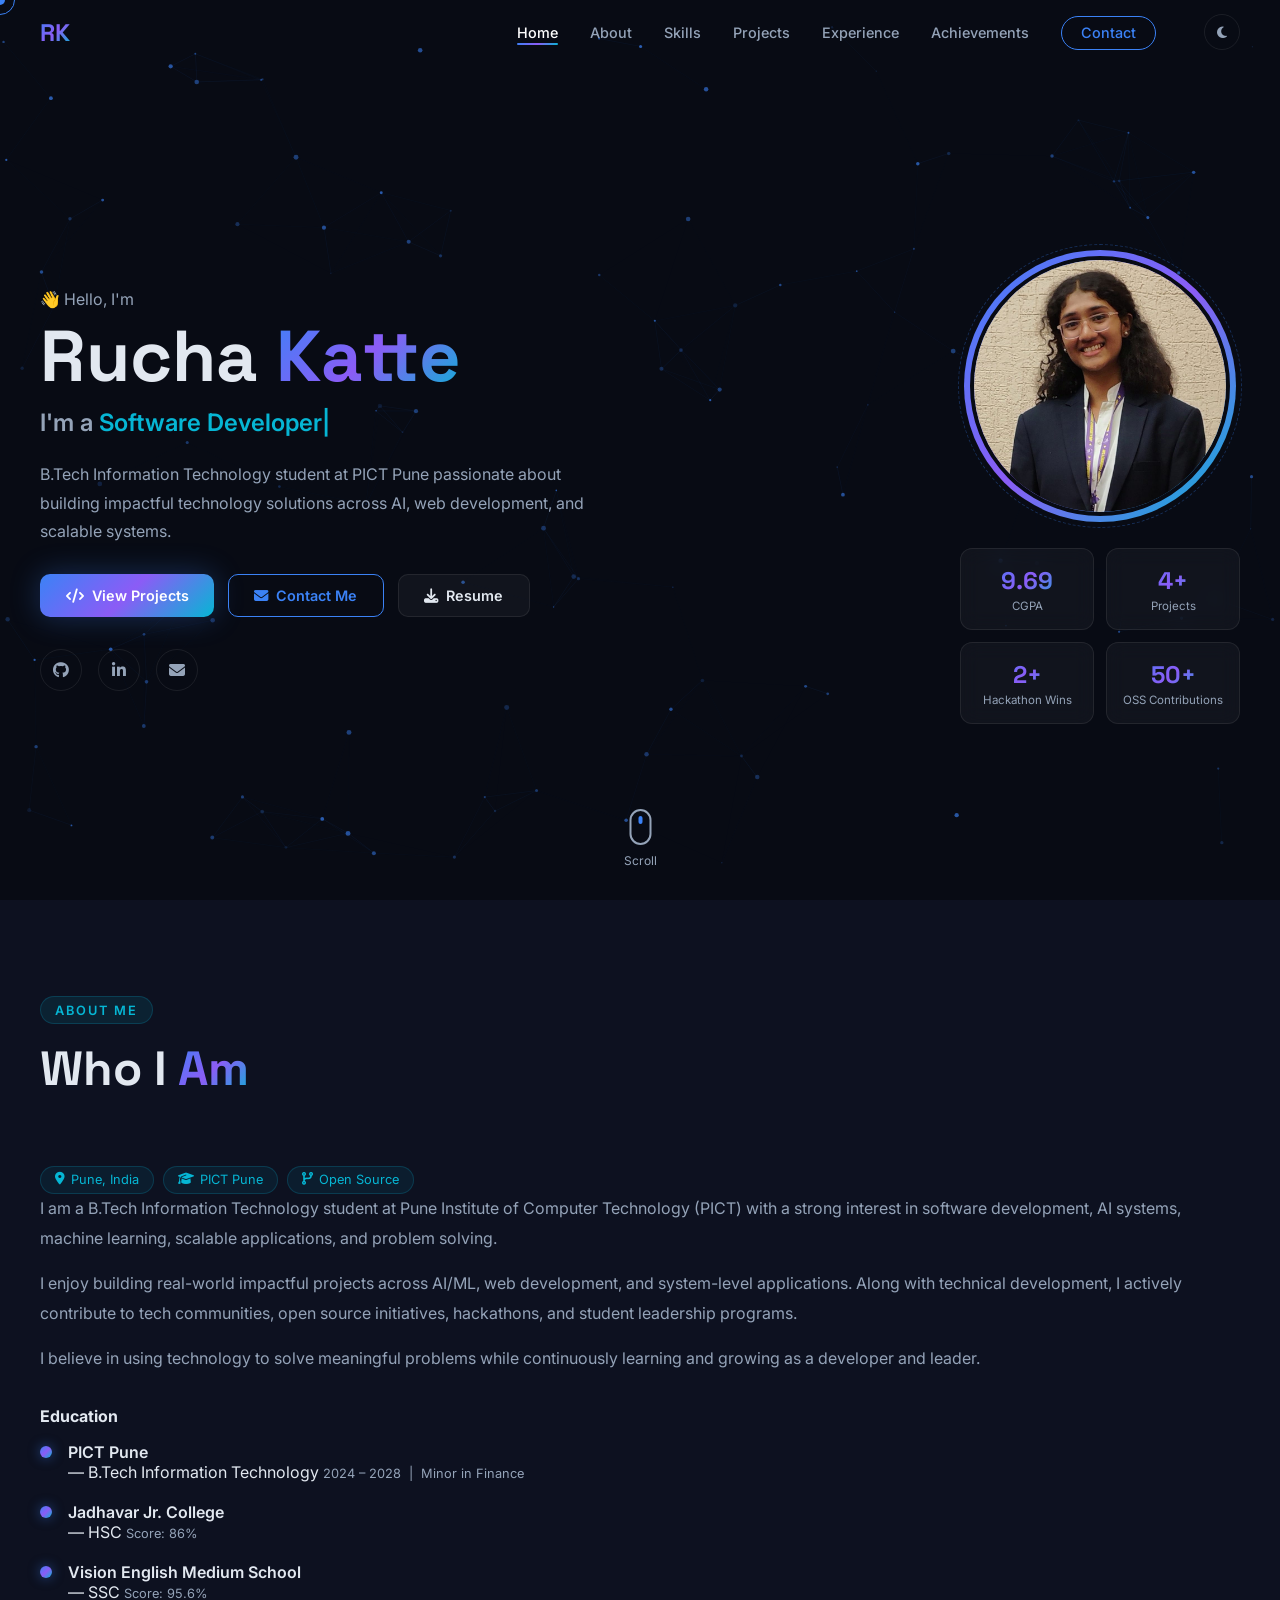
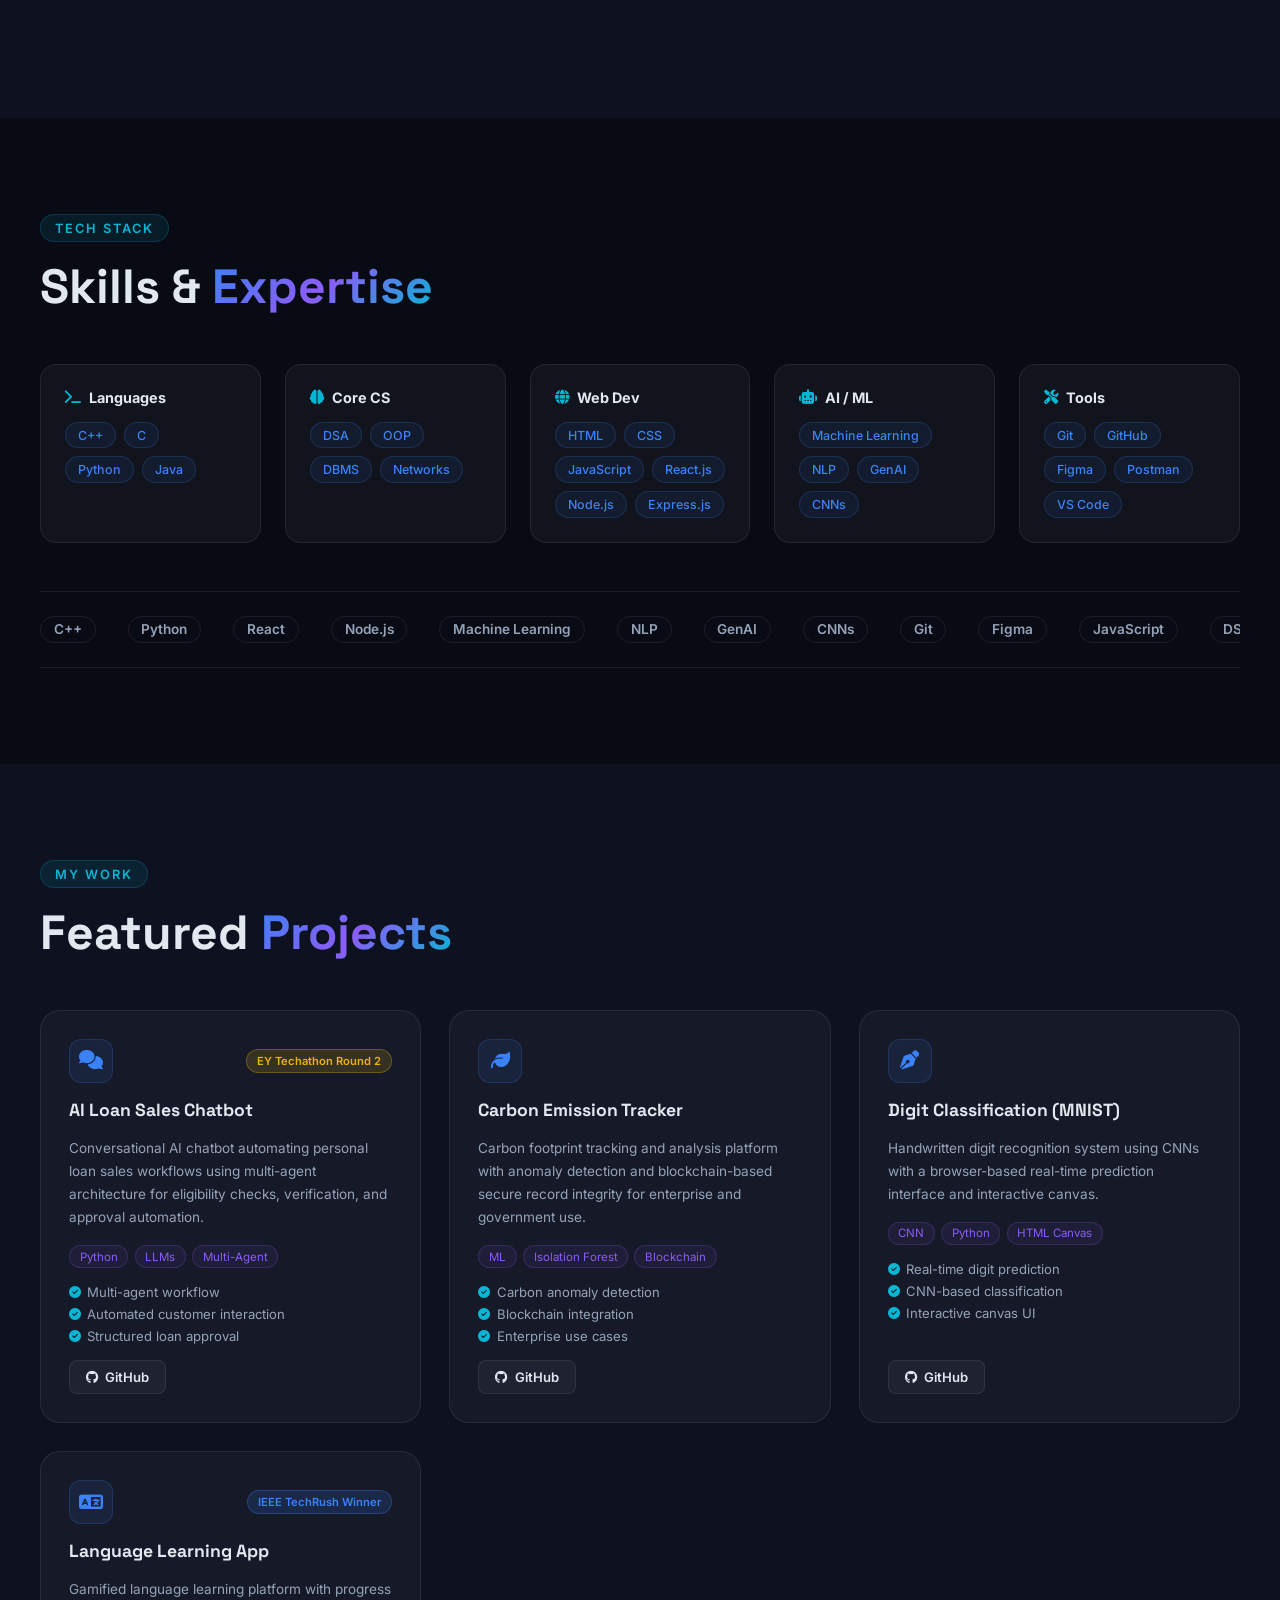
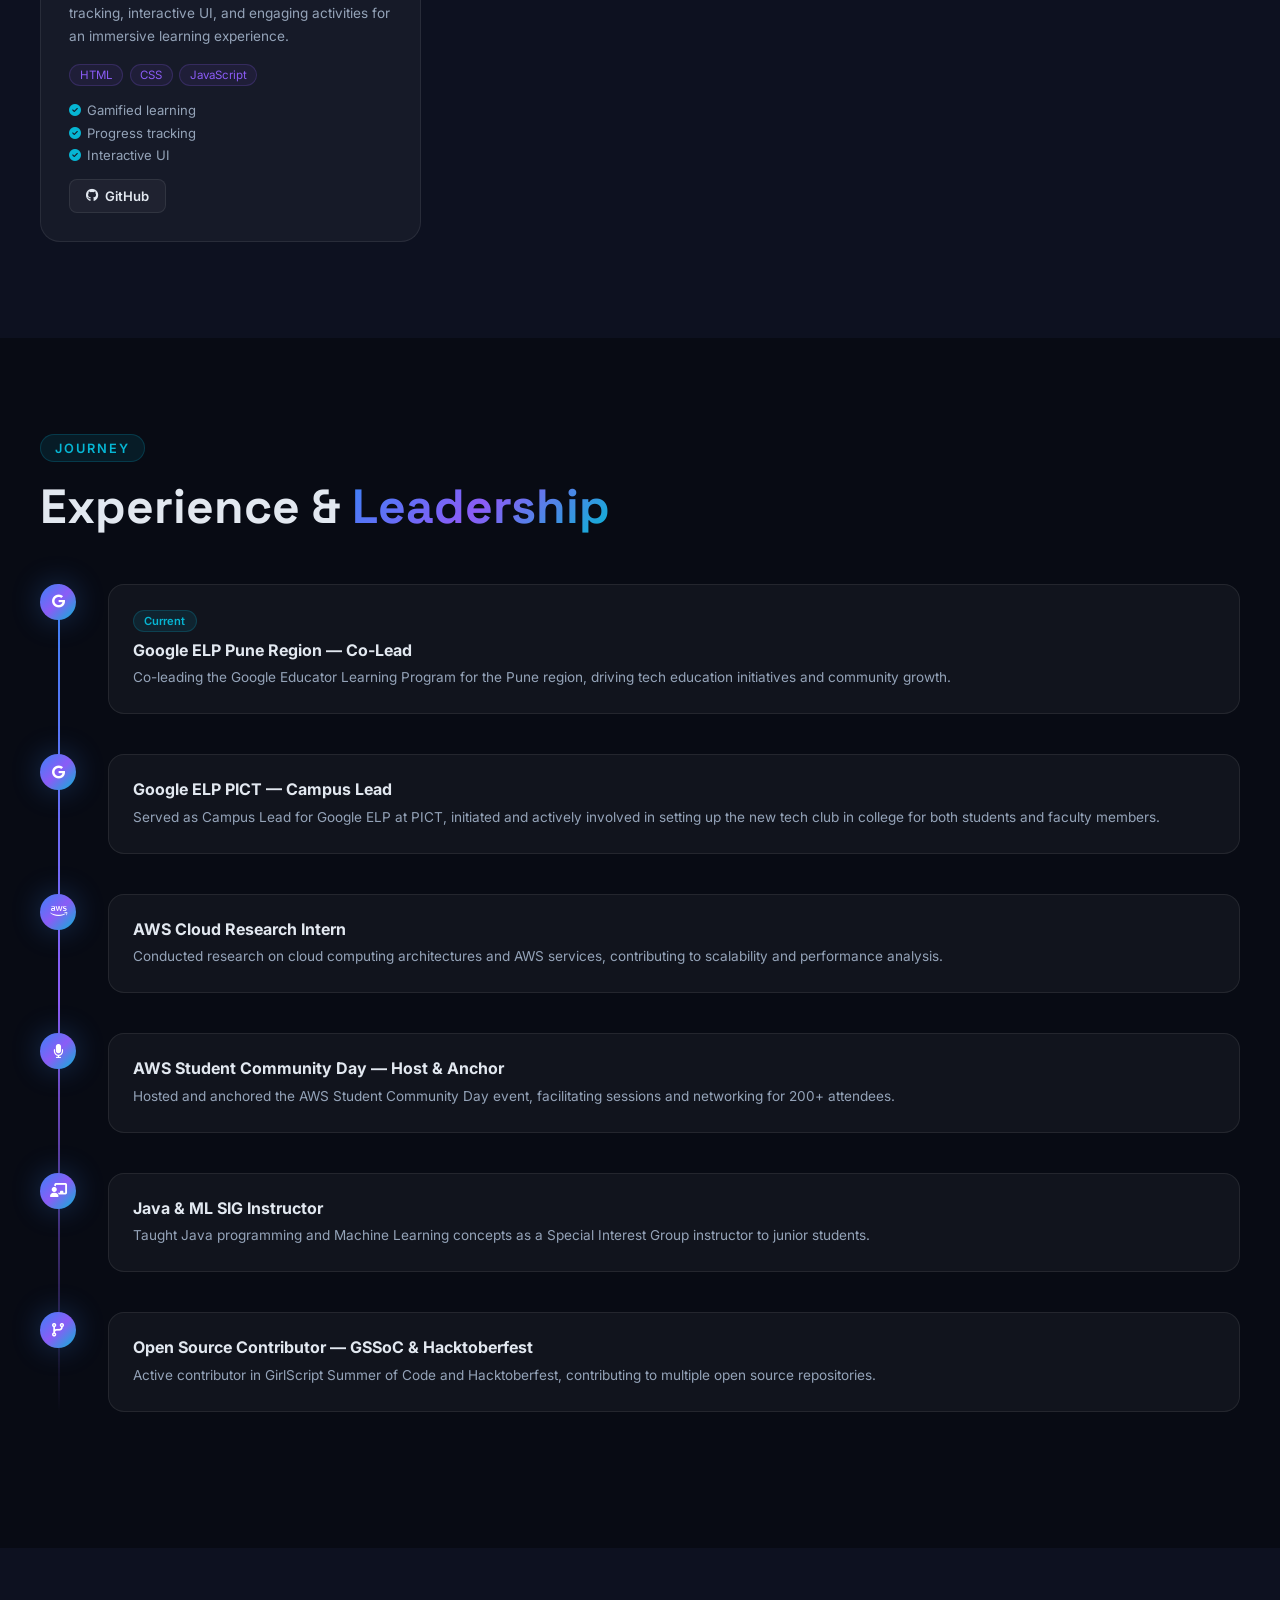
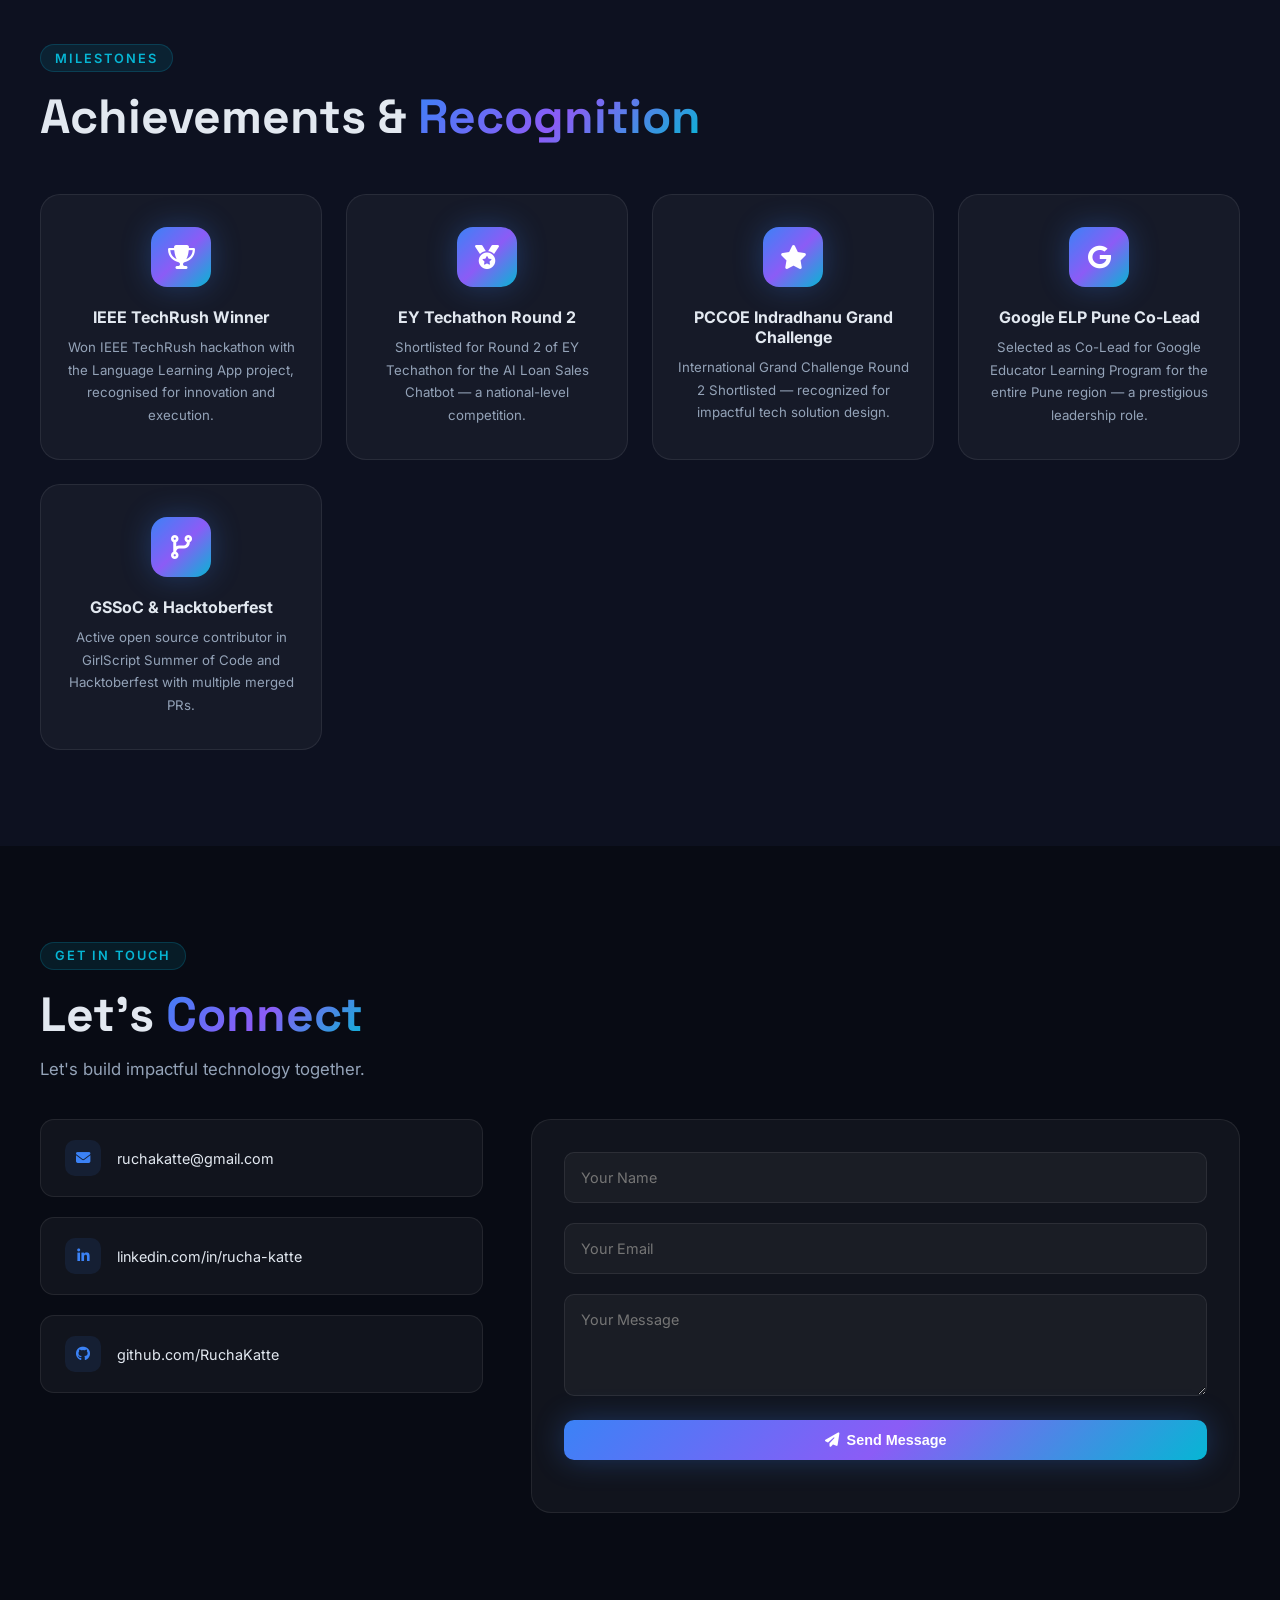
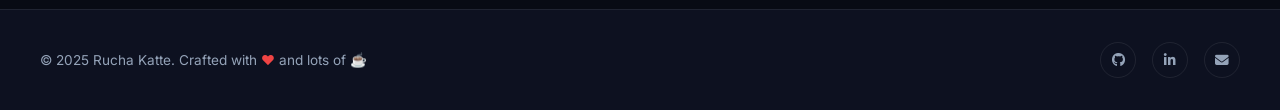
==== commit 0b6dd174: "Fix broken GitHub project links" ====
--- a/index.html
+++ b/index.html
@@ -195,7 +195,7 @@
           <li><i class="fas fa-check-circle"></i> Structured loan approval</li>
         </ul>
         <div class="project-links">
-          <a href="https://github.com/RuchaKatte" target="_blank" class="proj-btn"><i class="fab fa-github"></i> GitHub</a>
+          <a href="https://github.com/RuchaKatte/Pre-Delinquency-Intervention-Engine" target="_blank" class="proj-btn"><i class="fab fa-github"></i> GitHub</a>
         </div>
       </div>
 
@@ -212,7 +212,7 @@
           <li><i class="fas fa-check-circle"></i> Enterprise use cases</li>
         </ul>
         <div class="project-links">
-          <a href="https://github.com/RuchaKatte/Frontend-carbon_emission.git" target="_blank" class="proj-btn"><i class="fab fa-github"></i> GitHub</a>
+          <a href="https://github.com/RuchaKatte/Frontend-carbon_emission" target="_blank" class="proj-btn"><i class="fab fa-github"></i> GitHub</a>
         </div>
       </div>
 
@@ -247,7 +247,7 @@
           <li><i class="fas fa-check-circle"></i> Interactive UI</li>
         </ul>
         <div class="project-links">
-          <a href="https://github.com/RuchaKatte/orange.git" target="_blank" class="proj-btn"><i class="fab fa-github"></i> GitHub</a>
+          <a href="https://github.com/RuchaKatte/orange" target="_blank" class="proj-btn"><i class="fab fa-github"></i> GitHub</a>
         </div>
       </div>
 
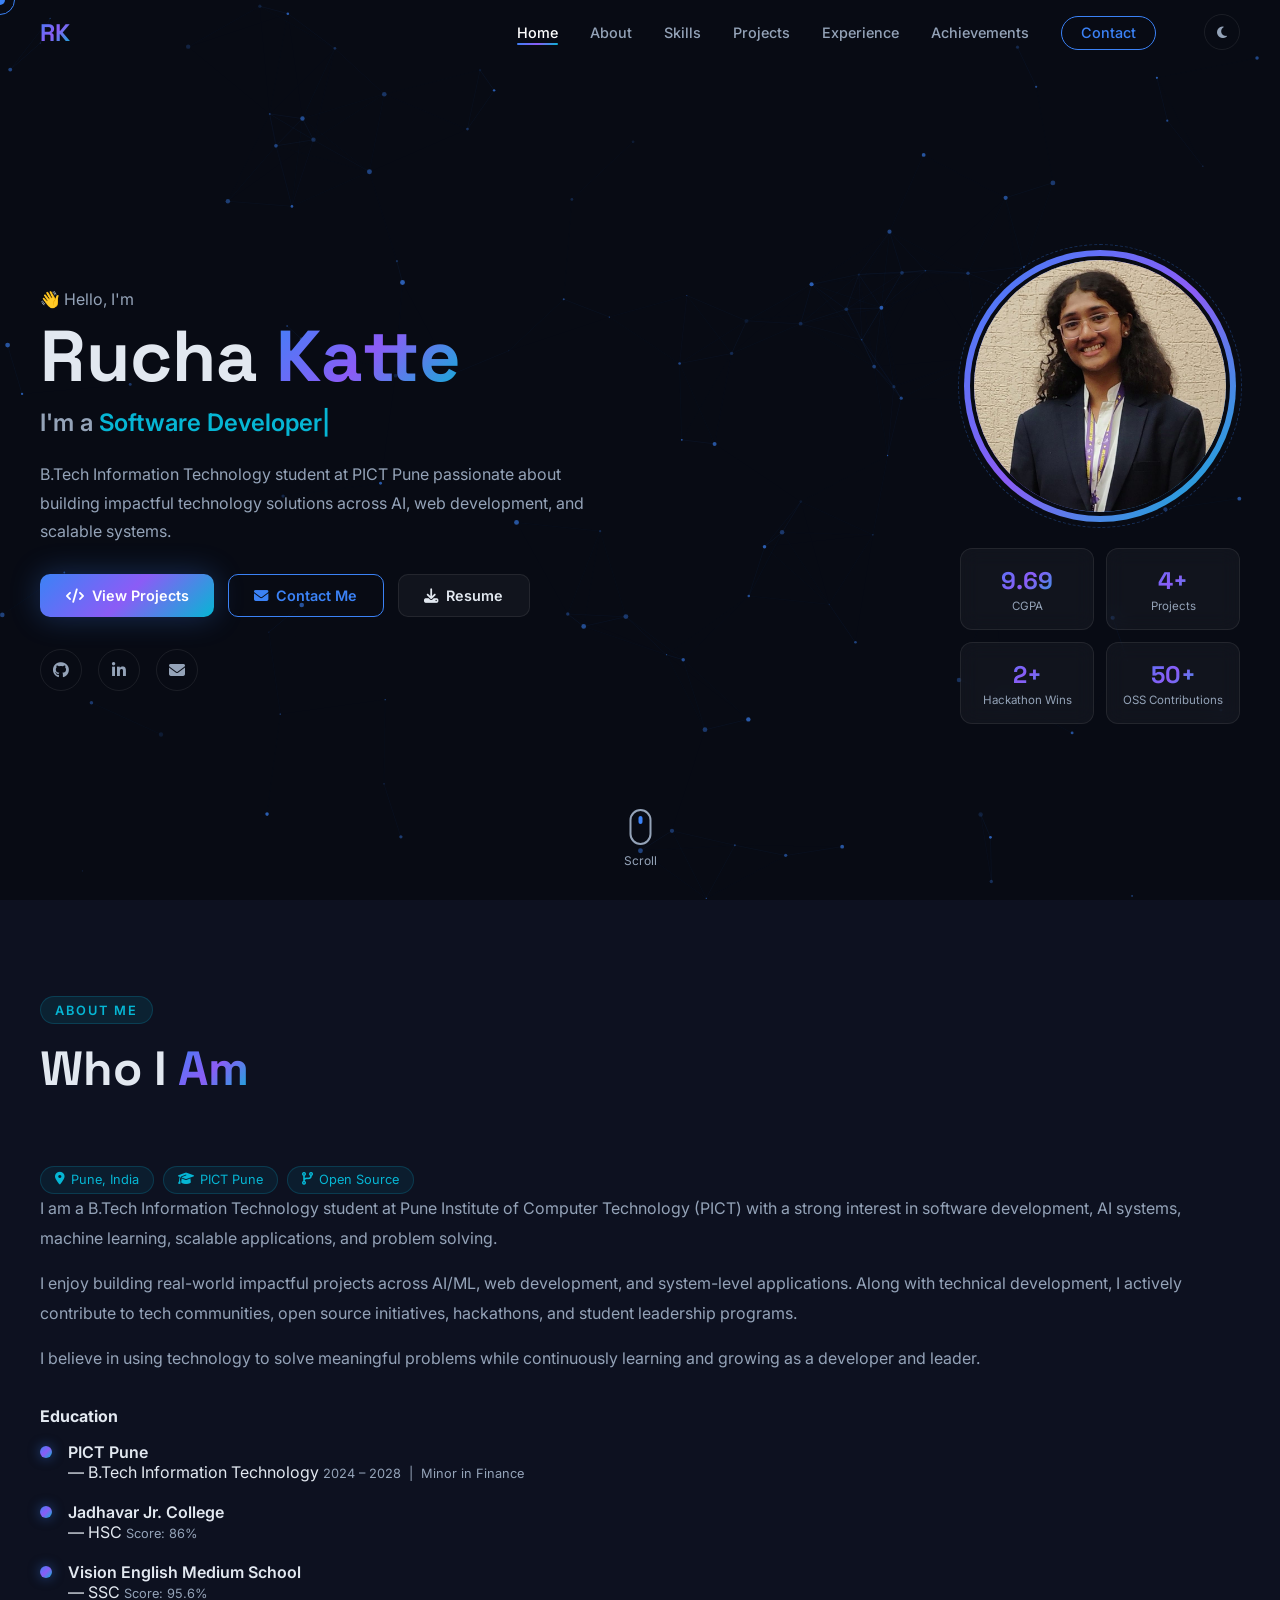
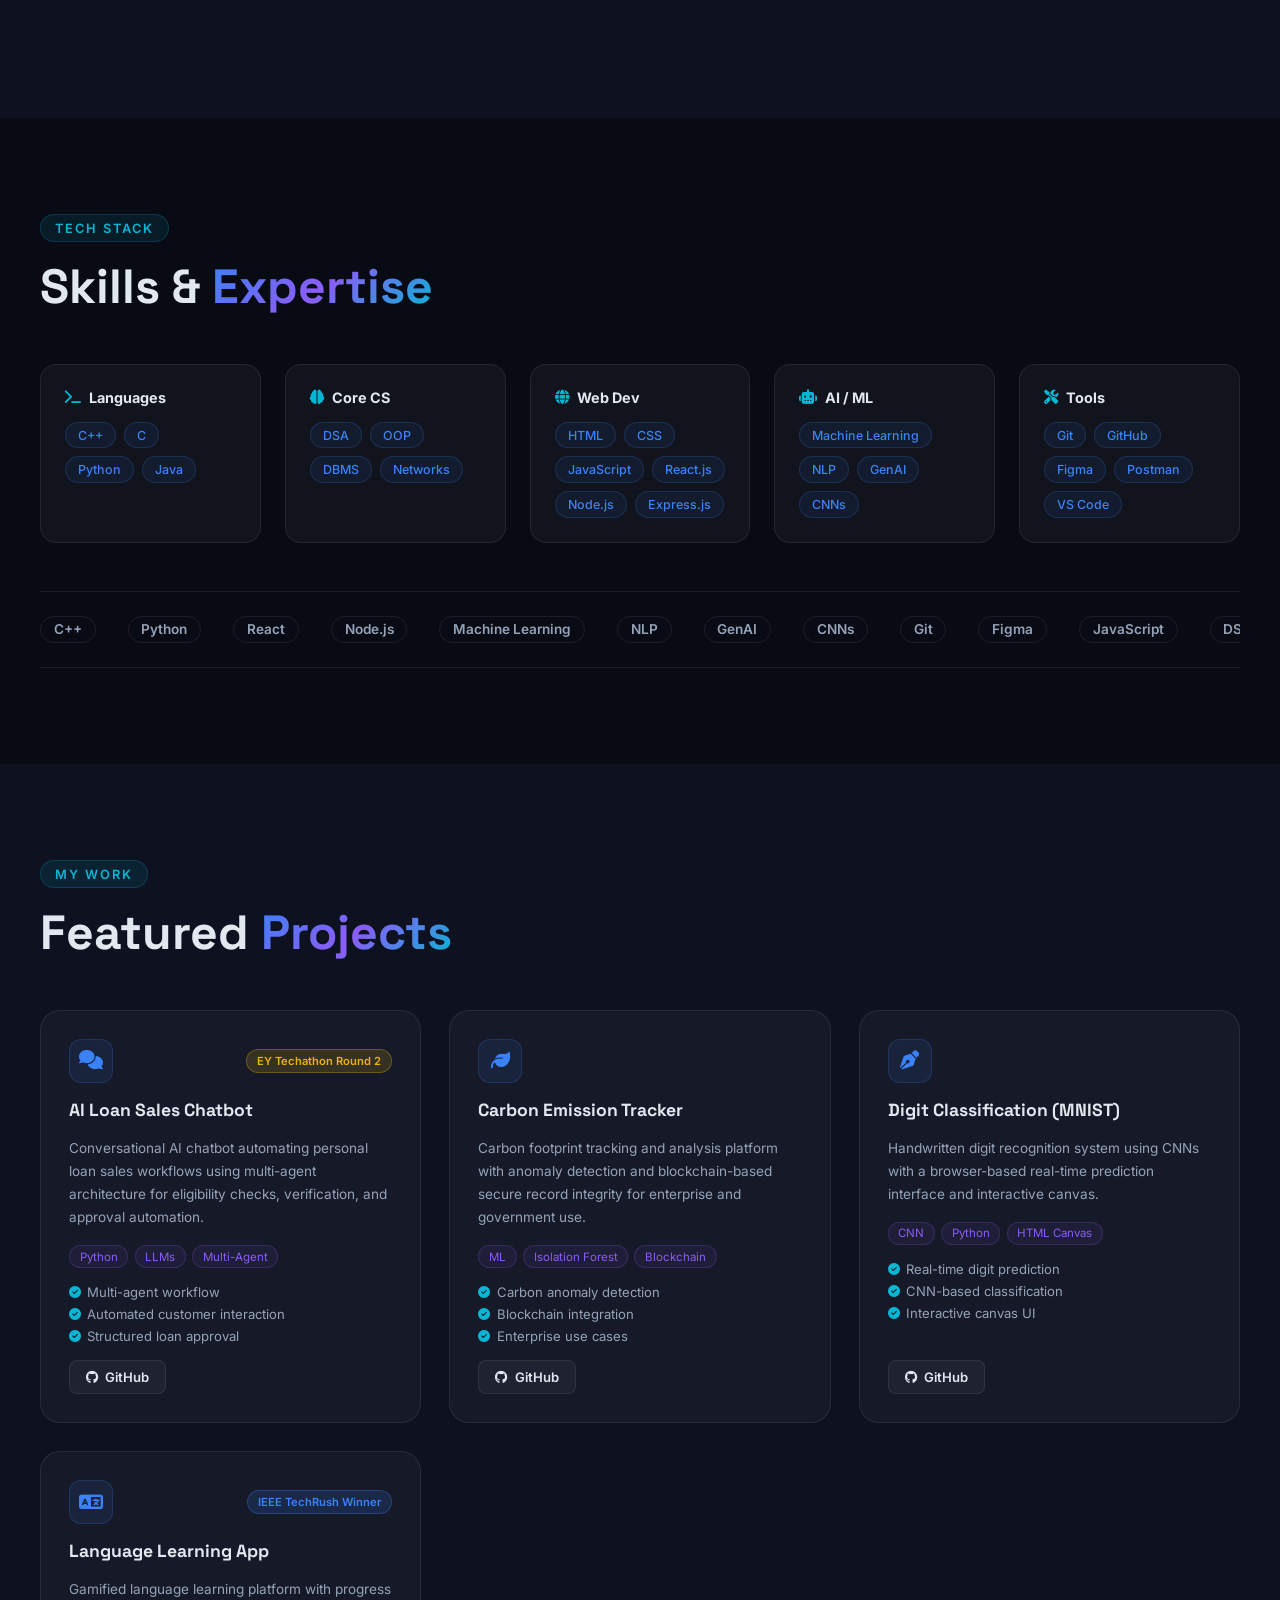
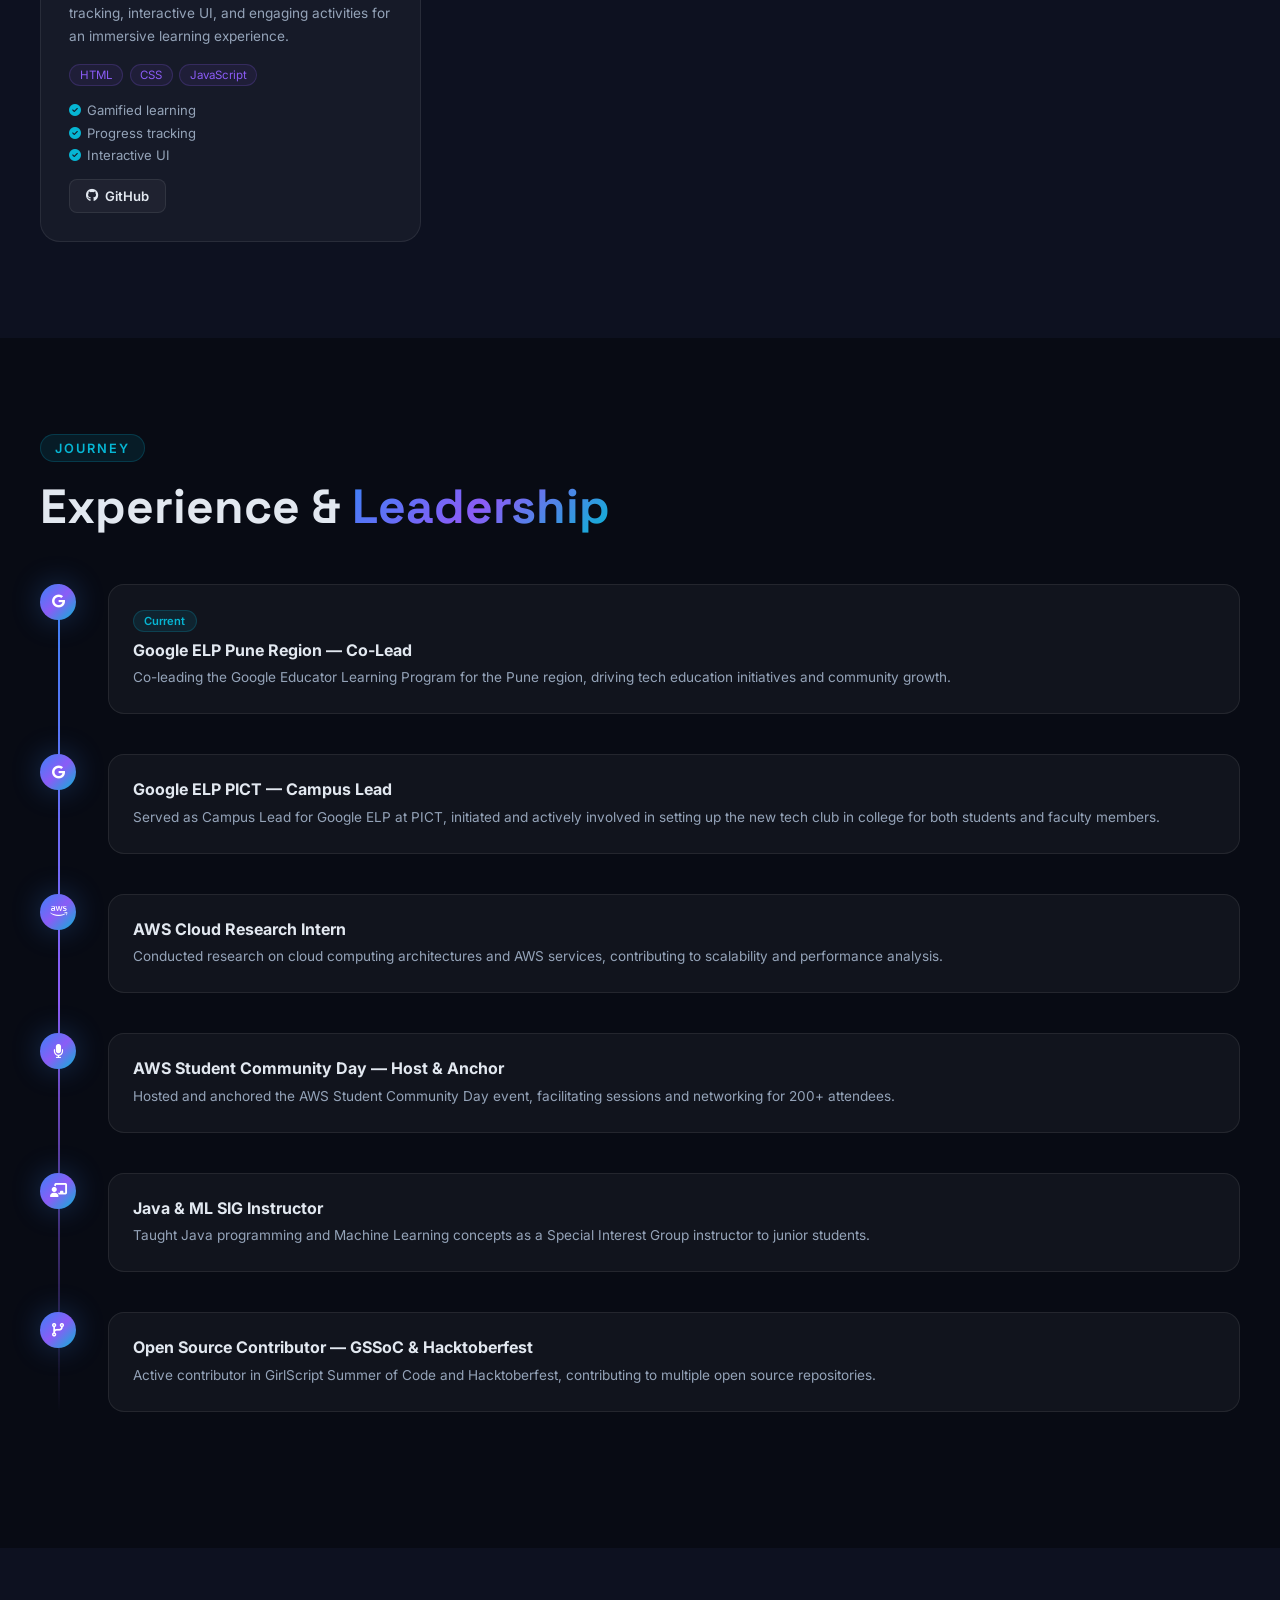
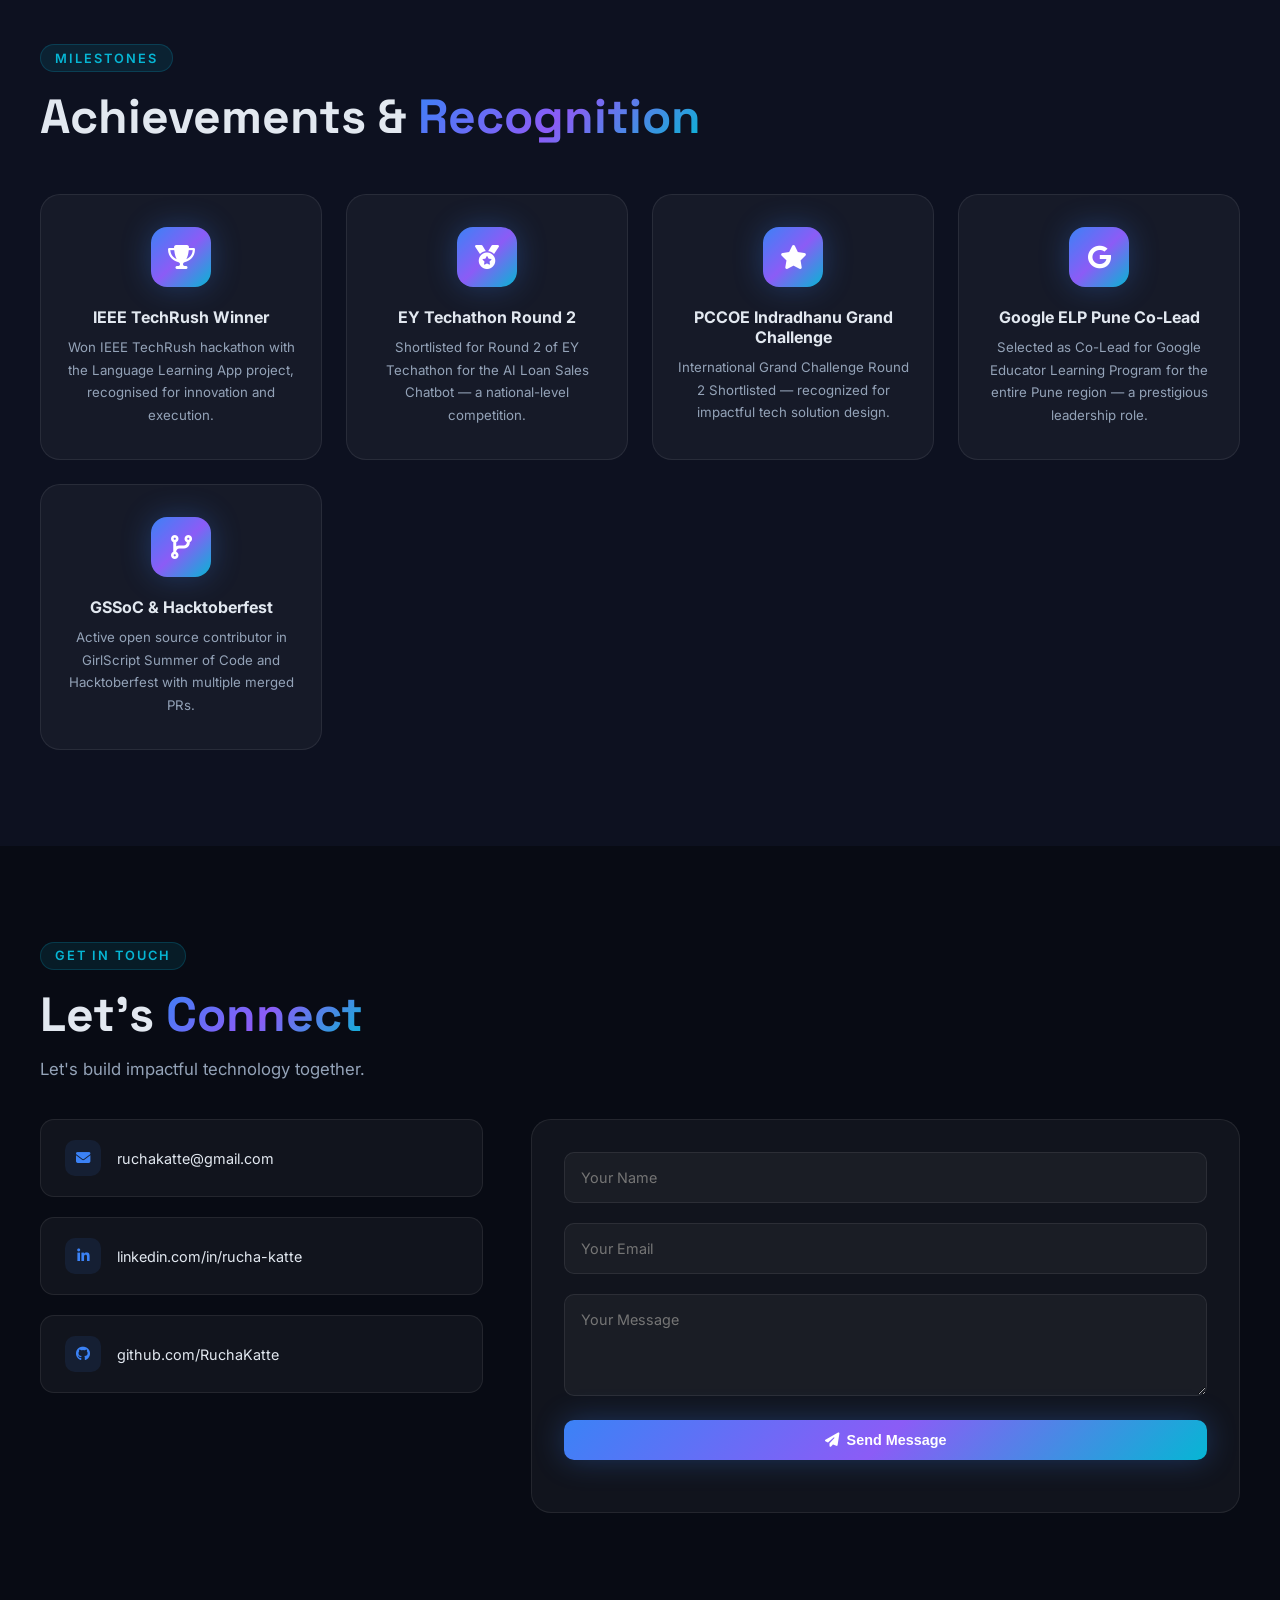
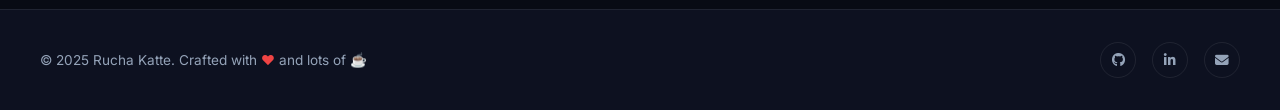
==== commit 0d2815e6: "Add resume PDF and wire up download button" ====
--- a/index.html
+++ b/index.html
@@ -58,7 +58,7 @@
       <div class="hero-buttons">
         <a href="#projects" class="btn btn-primary"><i class="fas fa-code"></i> View Projects</a>
         <a href="#contact" class="btn btn-outline"><i class="fas fa-envelope"></i> Contact Me</a>
-        <a href="#" class="btn btn-ghost" id="resumeBtn"><i class="fas fa-download"></i> Resume</a>
+        <a href="Resume_final.pdf" download="Rucha_Katte_Resume.pdf" target="_blank" class="btn btn-ghost" id="resumeBtn"><i class="fas fa-download"></i> Resume</a>
       </div>
       <div class="hero-socials">
         <a href="https://github.com/RuchaKatte" target="_blank" class="social-icon" aria-label="GitHub"><i class="fab fa-github"></i></a>
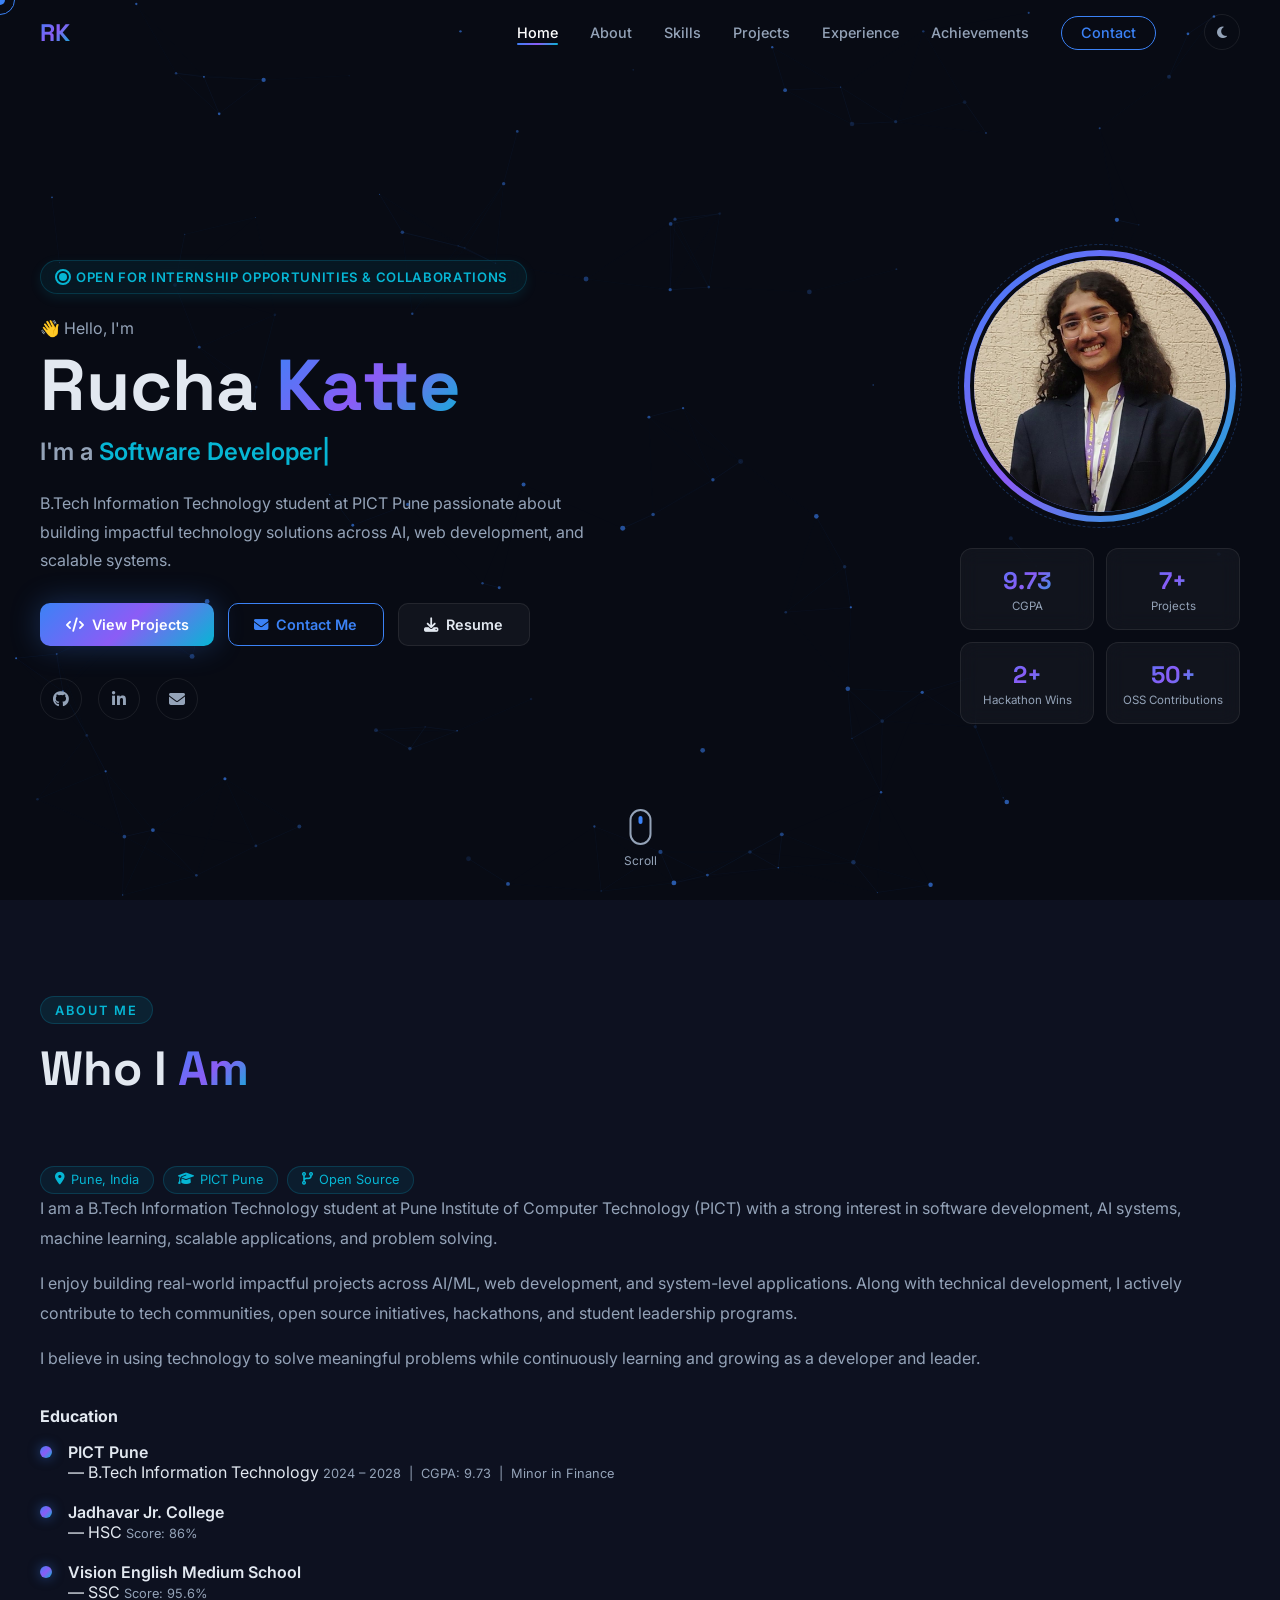
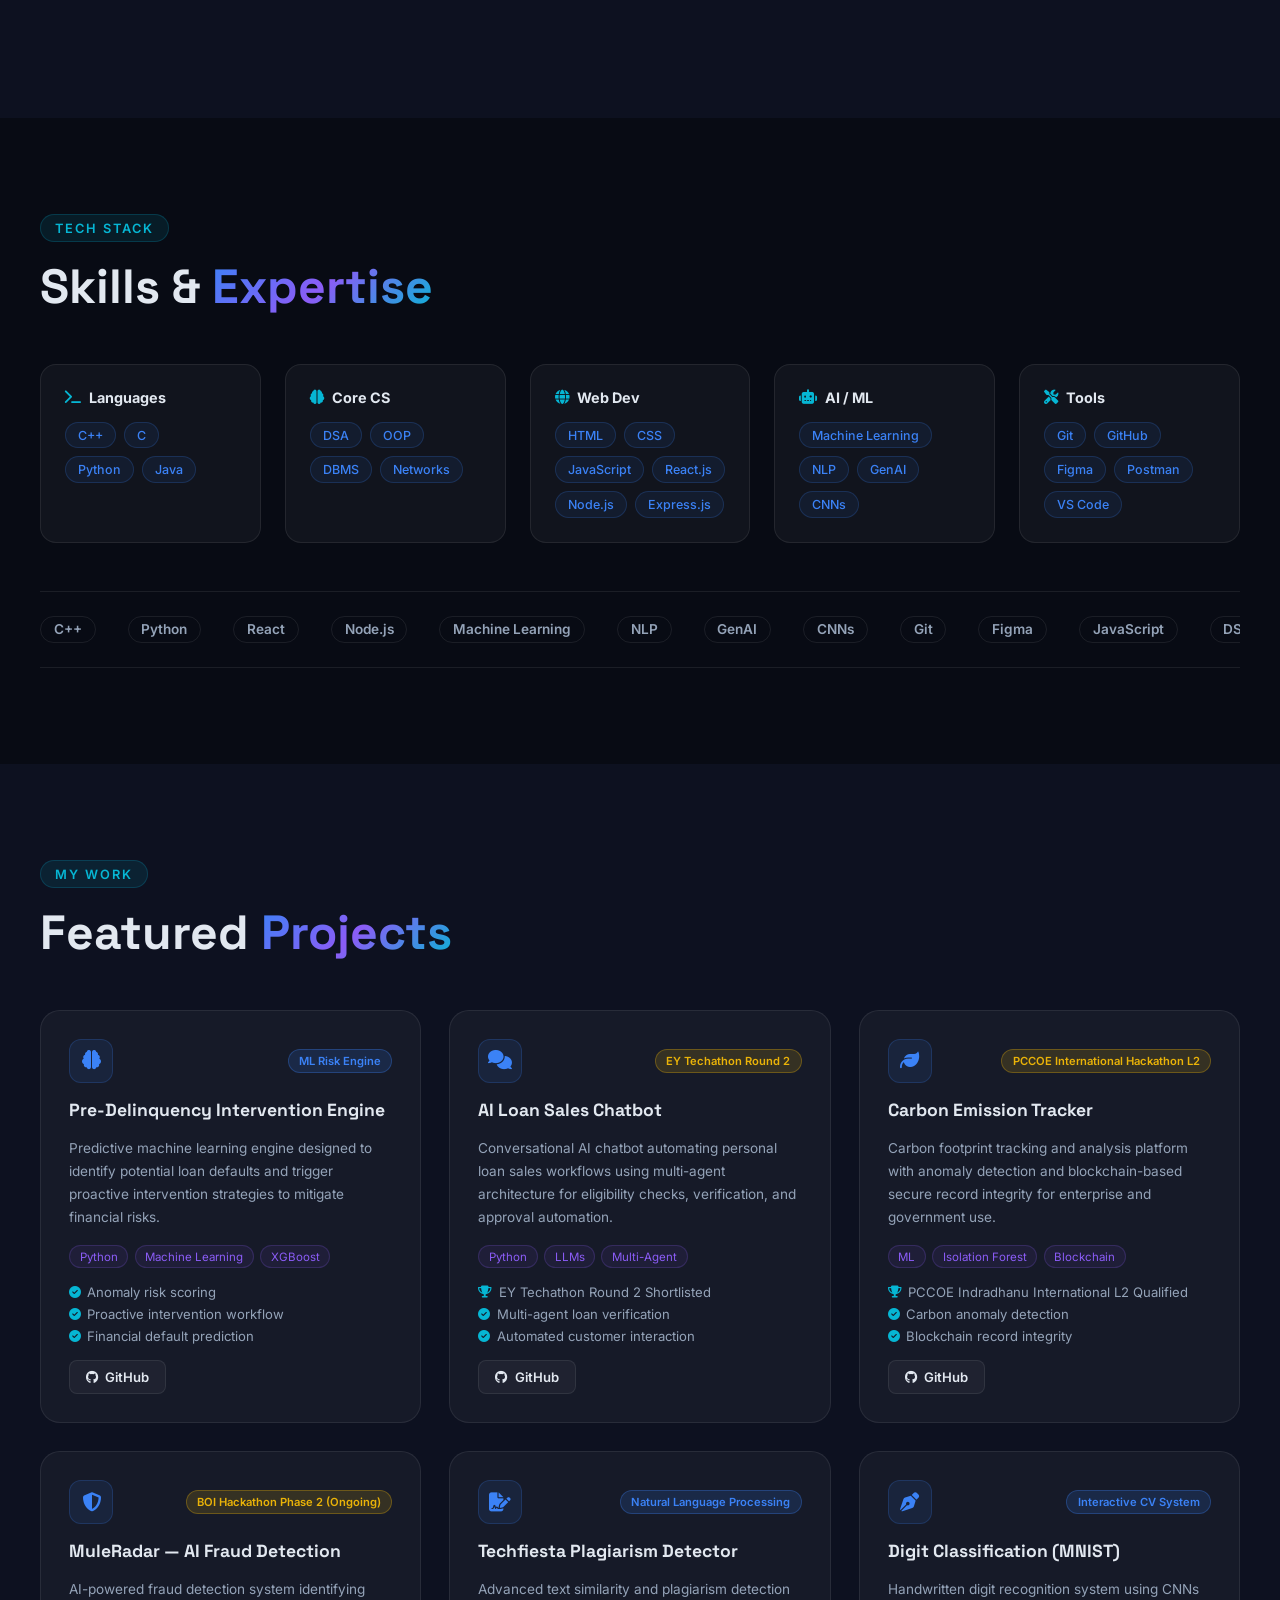
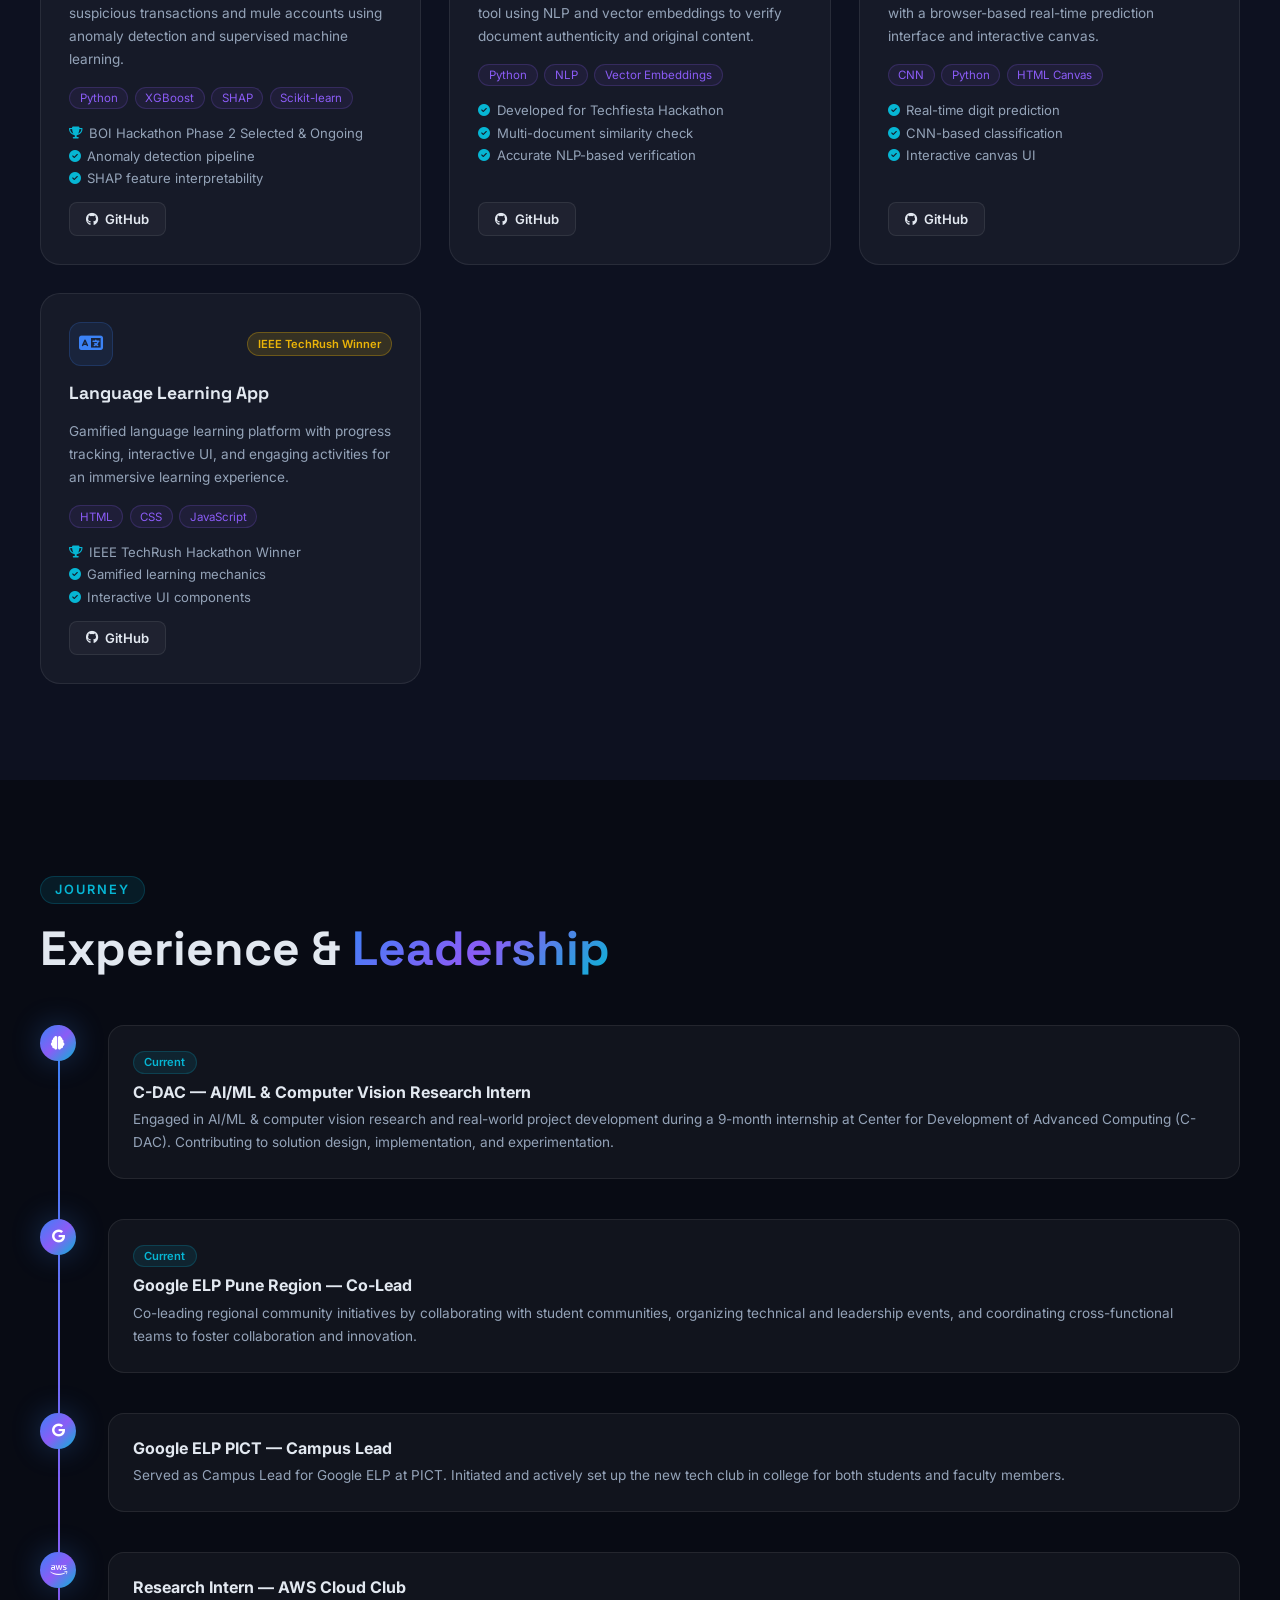
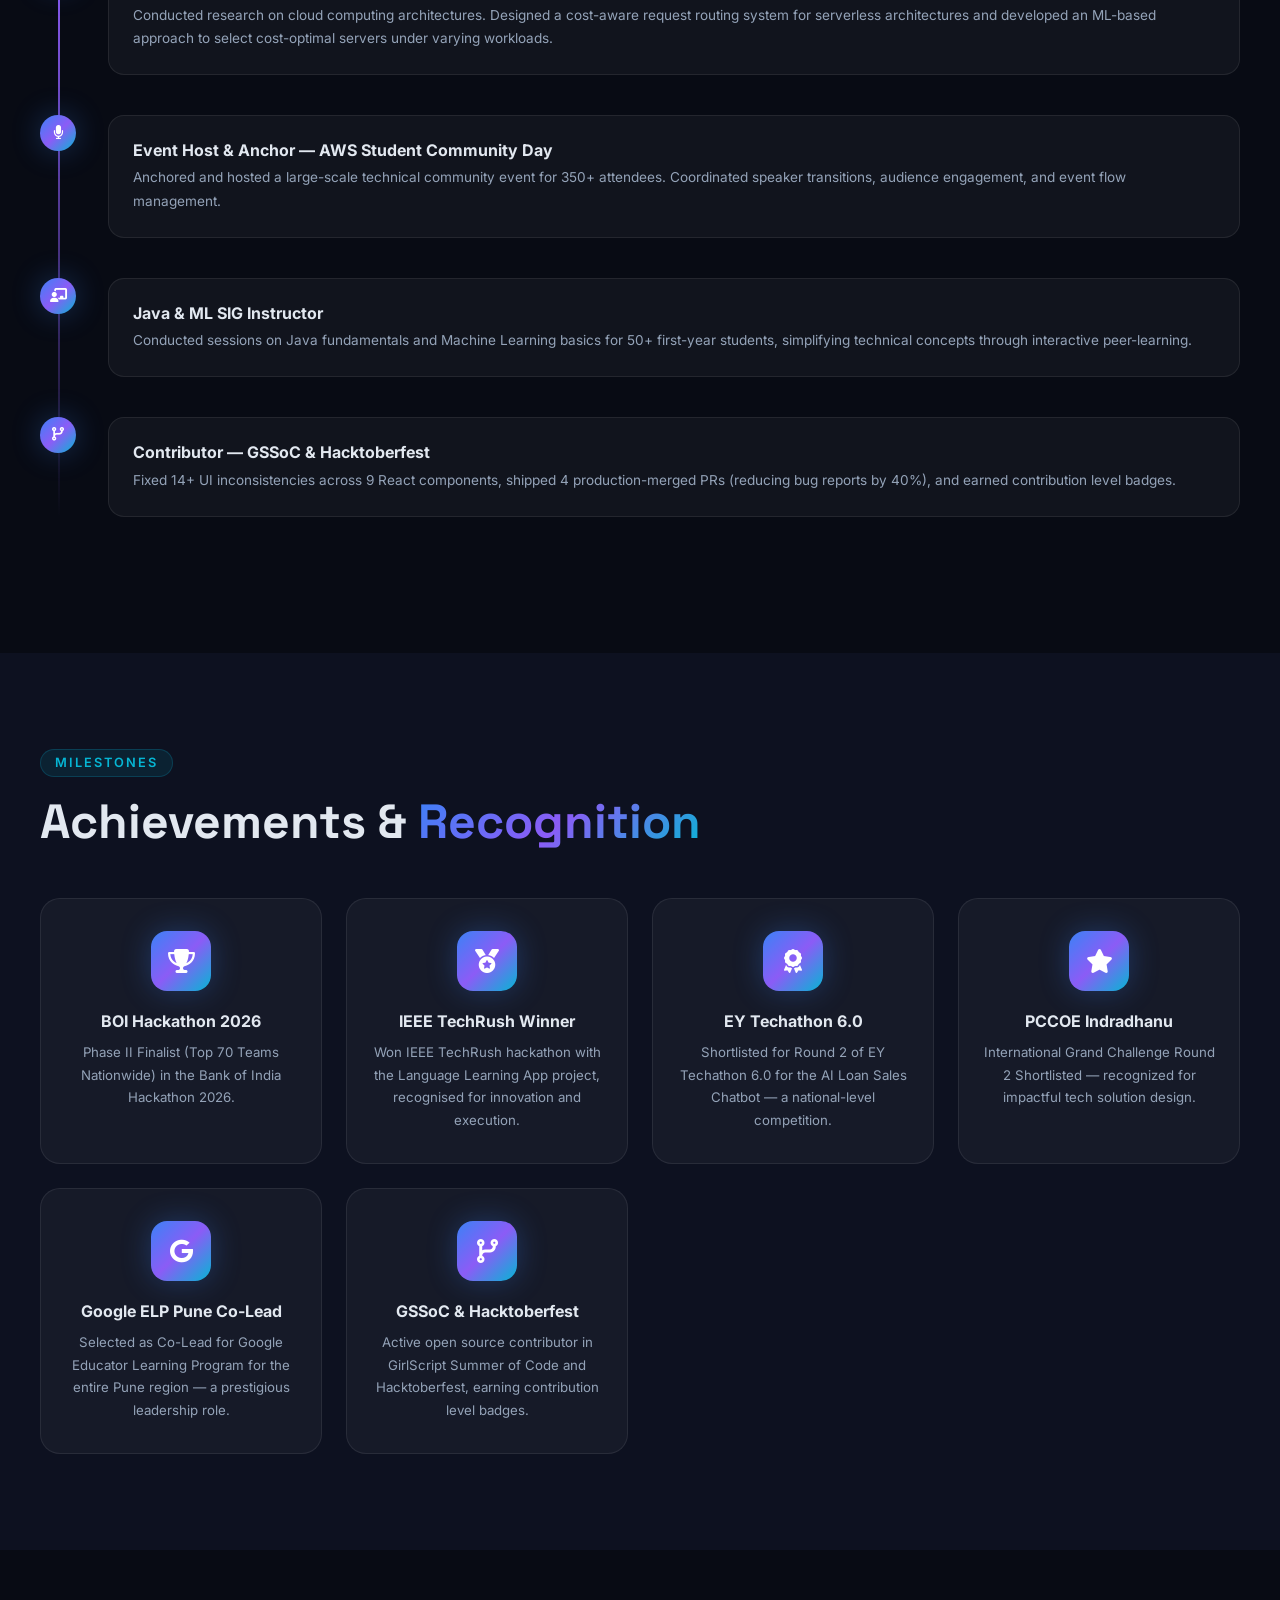
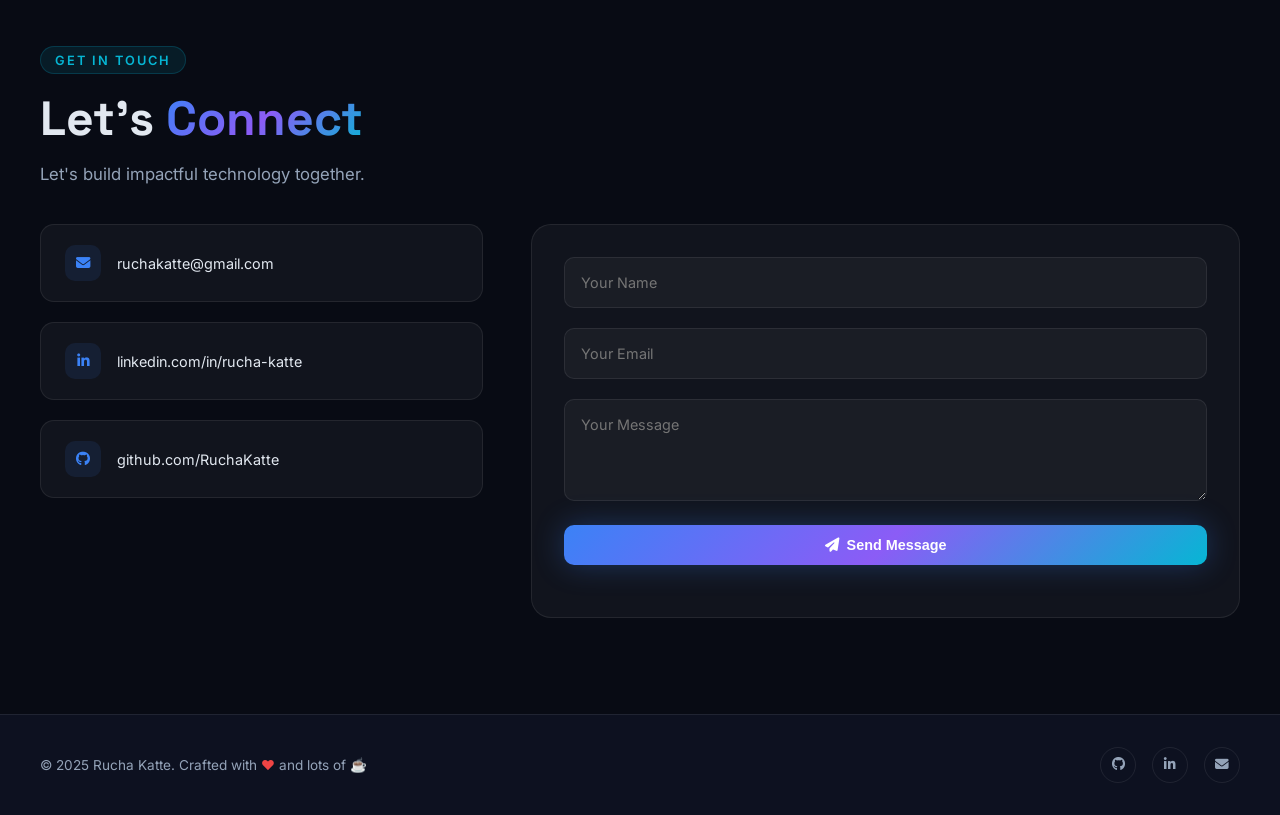
==== commit 75657690: "updated" ====
--- a/index.html
+++ b/index.html
@@ -51,6 +51,12 @@
   <canvas id="particleCanvas"></canvas>
   <div class="hero-content">
     <div class="hero-text">
+      <div class="status-badge-wrap">
+        <span class="status-badge">
+          <span class="status-dot"></span>
+          Open for Internship Opportunities &amp; Collaborations
+        </span>
+      </div>
       <p class="hero-greeting">👋 Hello, I'm</p>
       <h1 class="hero-name">Rucha <span class="gradient-text">Katte</span></h1>
       <div class="typewriter-wrap">I'm a <span id="typewriter"></span><span class="cursor-blink">|</span></div>
@@ -71,8 +77,8 @@
         <img src="Rucha_photo.jpeg" alt="Rucha Katte" class="hero-img" />
       </div>
       <div class="hero-stats">
-        <div class="stat-card"><div class="stat-num" data-count="9.69">0</div><div class="stat-label">CGPA</div></div>
-        <div class="stat-card"><div class="stat-num" data-count="4">0</div><div class="stat-label">Projects</div></div>
+        <div class="stat-card"><div class="stat-num" data-count="9.73">0</div><div class="stat-label">CGPA</div></div>
+        <div class="stat-card"><div class="stat-num" data-count="7">0</div><div class="stat-label">Projects</div></div>
         <div class="stat-card"><div class="stat-num" data-count="2">0</div><div class="stat-label">Hackathon Wins</div></div>
         <div class="stat-card"><div class="stat-num os-contrib" data-count="50">0</div><div class="stat-label">OSS Contributions</div></div>
       </div>
@@ -104,7 +110,7 @@
             <div class="tl-dot"></div>
             <div class="tl-content">
               <strong>PICT Pune</strong> — B.Tech Information Technology
-              <span class="tl-meta">2024 – 2028 &nbsp;|&nbsp; Minor in Finance</span>
+              <span class="tl-meta">2024 – 2028 &nbsp;|&nbsp; CGPA: 9.73 &nbsp;|&nbsp; Minor in Finance</span>
             </div>
           </div>
           <div class="timeline-item">
@@ -183,6 +189,24 @@
 
       <div class="project-card reveal-up">
         <div class="project-card-top">
+          <div class="project-icon"><i class="fas fa-brain"></i></div>
+          <div class="project-badges"><span class="proj-badge blue">ML Risk Engine</span></div>
+        </div>
+        <h3>Pre-Delinquency Intervention Engine</h3>
+        <p>Predictive machine learning engine designed to identify potential loan defaults and trigger proactive intervention strategies to mitigate financial risks.</p>
+        <div class="project-stack"><span>Python</span><span>Machine Learning</span><span>XGBoost</span></div>
+        <ul class="project-features">
+          <li><i class="fas fa-check-circle"></i> Anomaly risk scoring</li>
+          <li><i class="fas fa-check-circle"></i> Proactive intervention workflow</li>
+          <li><i class="fas fa-check-circle"></i> Financial default prediction</li>
+        </ul>
+        <div class="project-links">
+          <a href="https://github.com/RuchaKatte/Pre-Delinquency-Intervention-Engine.git" target="_blank" class="proj-btn"><i class="fab fa-github"></i> GitHub</a>
+        </div>
+      </div>
+
+      <div class="project-card reveal-up" style="--delay:0.1s">
+        <div class="project-card-top">
           <div class="project-icon"><i class="fas fa-comments"></i></div>
           <div class="project-badges"><span class="proj-badge gold">EY Techathon Round 2</span></div>
         </div>
@@ -190,35 +214,73 @@
         <p>Conversational AI chatbot automating personal loan sales workflows using multi-agent architecture for eligibility checks, verification, and approval automation.</p>
         <div class="project-stack"><span>Python</span><span>LLMs</span><span>Multi-Agent</span></div>
         <ul class="project-features">
-          <li><i class="fas fa-check-circle"></i> Multi-agent workflow</li>
+          <li><i class="fas fa-trophy"></i> EY Techathon Round 2 Shortlisted</li>
+          <li><i class="fas fa-check-circle"></i> Multi-agent loan verification</li>
           <li><i class="fas fa-check-circle"></i> Automated customer interaction</li>
-          <li><i class="fas fa-check-circle"></i> Structured loan approval</li>
-        </ul>
-        <div class="project-links">
-          <a href="https://github.com/RuchaKatte/Pre-Delinquency-Intervention-Engine" target="_blank" class="proj-btn"><i class="fab fa-github"></i> GitHub</a>
-        </div>
-      </div>
-
-      <div class="project-card reveal-up" style="--delay:0.1s">
+        </ul>
+        <div class="project-links">
+          <a href="https://github.com/SarangRao20/EY_proto.git" target="_blank" class="proj-btn"><i class="fab fa-github"></i> GitHub</a>
+        </div>
+      </div>
+
+      <div class="project-card reveal-up" style="--delay:0.2s">
         <div class="project-card-top">
           <div class="project-icon"><i class="fas fa-leaf"></i></div>
+          <div class="project-badges"><span class="proj-badge gold">PCCOE International Hackathon L2</span></div>
         </div>
         <h3>Carbon Emission Tracker</h3>
         <p>Carbon footprint tracking and analysis platform with anomaly detection and blockchain-based secure record integrity for enterprise and government use.</p>
         <div class="project-stack"><span>ML</span><span>Isolation Forest</span><span>Blockchain</span></div>
         <ul class="project-features">
+          <li><i class="fas fa-trophy"></i> PCCOE Indradhanu International L2 Qualified</li>
           <li><i class="fas fa-check-circle"></i> Carbon anomaly detection</li>
-          <li><i class="fas fa-check-circle"></i> Blockchain integration</li>
-          <li><i class="fas fa-check-circle"></i> Enterprise use cases</li>
+          <li><i class="fas fa-check-circle"></i> Blockchain record integrity</li>
         </ul>
         <div class="project-links">
           <a href="https://github.com/RuchaKatte/Frontend-carbon_emission" target="_blank" class="proj-btn"><i class="fab fa-github"></i> GitHub</a>
         </div>
       </div>
 
-      <div class="project-card reveal-up" style="--delay:0.2s">
+      <div class="project-card reveal-up" style="--delay:0.3s">
+        <div class="project-card-top">
+          <div class="project-icon"><i class="fas fa-shield-halved"></i></div>
+          <div class="project-badges"><span class="proj-badge gold">BOI Hackathon Phase 2 (Ongoing)</span></div>
+        </div>
+        <h3>MuleRadar — AI Fraud Detection</h3>
+        <p>AI-powered fraud detection system identifying suspicious transactions and mule accounts using anomaly detection and supervised machine learning.</p>
+        <div class="project-stack"><span>Python</span><span>XGBoost</span><span>SHAP</span><span>Scikit-learn</span></div>
+        <ul class="project-features">
+          <li><i class="fas fa-trophy"></i> BOI Hackathon Phase 2 Selected &amp; Ongoing</li>
+          <li><i class="fas fa-check-circle"></i> Anomaly detection pipeline</li>
+          <li><i class="fas fa-check-circle"></i> SHAP feature interpretability</li>
+        </ul>
+        <div class="project-links">
+          <a href="https://github.com/gargijoshi9/BOI.git" target="_blank" class="proj-btn"><i class="fab fa-github"></i> GitHub</a>
+        </div>
+      </div>
+
+      <div class="project-card reveal-up" style="--delay:0.4s">
+        <div class="project-card-top">
+          <div class="project-icon"><i class="fas fa-file-signature"></i></div>
+          <div class="project-badges"><span class="proj-badge blue">Natural Language Processing</span></div>
+        </div>
+        <h3>Techfiesta Plagiarism Detector</h3>
+        <p>Advanced text similarity and plagiarism detection tool using NLP and vector embeddings to verify document authenticity and original content.</p>
+        <div class="project-stack"><span>Python</span><span>NLP</span><span>Vector Embeddings</span></div>
+        <ul class="project-features">
+          <li><i class="fas fa-check-circle"></i> Developed for Techfiesta Hackathon</li>
+          <li><i class="fas fa-check-circle"></i> Multi-document similarity check</li>
+          <li><i class="fas fa-check-circle"></i> Accurate NLP-based verification</li>
+        </ul>
+        <div class="project-links">
+          <a href="https://github.com/Swara-art/Techfiesta-Plagiarism-Detector.git" target="_blank" class="proj-btn"><i class="fab fa-github"></i> GitHub</a>
+        </div>
+      </div>
+
+      <div class="project-card reveal-up" style="--delay:0.5s">
         <div class="project-card-top">
           <div class="project-icon"><i class="fas fa-pen-nib"></i></div>
+          <div class="project-badges"><span class="proj-badge blue">Interactive CV System</span></div>
         </div>
         <h3>Digit Classification (MNIST)</h3>
         <p>Handwritten digit recognition system using CNNs with a browser-based real-time prediction interface and interactive canvas.</p>
@@ -233,18 +295,18 @@
         </div>
       </div>
 
-      <div class="project-card reveal-up" style="--delay:0.3s">
+      <div class="project-card reveal-up" style="--delay:0.6s">
         <div class="project-card-top">
           <div class="project-icon"><i class="fas fa-language"></i></div>
-          <div class="project-badges"><span class="proj-badge blue">IEEE TechRush Winner</span></div>
+          <div class="project-badges"><span class="proj-badge gold">IEEE TechRush Winner</span></div>
         </div>
         <h3>Language Learning App</h3>
         <p>Gamified language learning platform with progress tracking, interactive UI, and engaging activities for an immersive learning experience.</p>
         <div class="project-stack"><span>HTML</span><span>CSS</span><span>JavaScript</span></div>
         <ul class="project-features">
-          <li><i class="fas fa-check-circle"></i> Gamified learning</li>
-          <li><i class="fas fa-check-circle"></i> Progress tracking</li>
-          <li><i class="fas fa-check-circle"></i> Interactive UI</li>
+          <li><i class="fas fa-trophy"></i> IEEE TechRush Hackathon Winner</li>
+          <li><i class="fas fa-check-circle"></i> Gamified learning mechanics</li>
+          <li><i class="fas fa-check-circle"></i> Interactive UI components</li>
         </ul>
         <div class="project-links">
           <a href="https://github.com/RuchaKatte/orange" target="_blank" class="proj-btn"><i class="fab fa-github"></i> GitHub</a>
@@ -263,51 +325,60 @@
     <div class="exp-timeline">
 
       <div class="exp-item reveal-up">
+        <div class="exp-dot"><i class="fas fa-brain"></i></div>
+        <div class="exp-card">
+          <span class="exp-badge">Current</span>
+          <h3>C-DAC — AI/ML &amp; Computer Vision Research Intern</h3>
+          <p>Engaged in AI/ML &amp; computer vision research and real-world project development during a 9-month internship at Center for Development of Advanced Computing (C-DAC). Contributing to solution design, implementation, and experimentation.</p>
+        </div>
+      </div>
+
+      <div class="exp-item reveal-up" style="--delay:0.1s">
         <div class="exp-dot"><i class="fab fa-google"></i></div>
         <div class="exp-card">
           <span class="exp-badge">Current</span>
           <h3>Google ELP Pune Region — Co-Lead</h3>
-          <p>Co-leading the Google Educator Learning Program for the Pune region, driving tech education initiatives and community growth.</p>
-        </div>
-      </div>
-
-      <div class="exp-item reveal-up" style="--delay:0.1s">
+          <p>Co-leading regional community initiatives by collaborating with student communities, organizing technical and leadership events, and coordinating cross-functional teams to foster collaboration and innovation.</p>
+        </div>
+      </div>
+
+      <div class="exp-item reveal-up" style="--delay:0.2s">
         <div class="exp-dot"><i class="fab fa-google"></i></div>
         <div class="exp-card">
           <h3>Google ELP PICT — Campus Lead</h3>
-          <p>Served as Campus Lead for Google ELP at PICT, initiated and actively involved in setting up the new tech club in college for both students and faculty members.</p>
-        </div>
-      </div>
-
-      <div class="exp-item reveal-up" style="--delay:0.2s">
+          <p>Served as Campus Lead for Google ELP at PICT. Initiated and actively set up the new tech club in college for both students and faculty members.</p>
+        </div>
+      </div>
+
+      <div class="exp-item reveal-up" style="--delay:0.3s">
         <div class="exp-dot"><i class="fab fa-aws"></i></div>
         <div class="exp-card">
-          <h3>AWS Cloud Research Intern</h3>
-          <p>Conducted research on cloud computing architectures and AWS services, contributing to scalability and performance analysis.</p>
-        </div>
-      </div>
-
-      <div class="exp-item reveal-up" style="--delay:0.3s">
+          <h3>Research Intern — AWS Cloud Club</h3>
+          <p>Conducted research on cloud computing architectures. Designed a cost-aware request routing system for serverless architectures and developed an ML-based approach to select cost-optimal servers under varying workloads.</p>
+        </div>
+      </div>
+
+      <div class="exp-item reveal-up" style="--delay:0.4s">
         <div class="exp-dot"><i class="fas fa-microphone"></i></div>
         <div class="exp-card">
-          <h3>AWS Student Community Day — Host & Anchor</h3>
-          <p>Hosted and anchored the AWS Student Community Day event, facilitating sessions and networking for 200+ attendees.</p>
-        </div>
-      </div>
-
-      <div class="exp-item reveal-up" style="--delay:0.4s">
+          <h3>Event Host &amp; Anchor — AWS Student Community Day</h3>
+          <p>Anchored and hosted a large-scale technical community event for 350+ attendees. Coordinated speaker transitions, audience engagement, and event flow management.</p>
+        </div>
+      </div>
+
+      <div class="exp-item reveal-up" style="--delay:0.5s">
         <div class="exp-dot"><i class="fas fa-chalkboard-teacher"></i></div>
         <div class="exp-card">
-          <h3>Java & ML SIG Instructor</h3>
-          <p>Taught Java programming and Machine Learning concepts as a Special Interest Group instructor to junior students.</p>
-        </div>
-      </div>
-
-      <div class="exp-item reveal-up" style="--delay:0.5s">
+          <h3>Java &amp; ML SIG Instructor</h3>
+          <p>Conducted sessions on Java fundamentals and Machine Learning basics for 50+ first-year students, simplifying technical concepts through interactive peer-learning.</p>
+        </div>
+      </div>
+
+      <div class="exp-item reveal-up" style="--delay:0.6s">
         <div class="exp-dot"><i class="fas fa-code-branch"></i></div>
         <div class="exp-card">
-          <h3>Open Source Contributor — GSSoC & Hacktoberfest</h3>
-          <p>Active contributor in GirlScript Summer of Code and Hacktoberfest, contributing to multiple open source repositories.</p>
+          <h3>Contributor — GSSoC &amp; Hacktoberfest</h3>
+          <p>Fixed 14+ UI inconsistencies across 9 React components, shipped 4 production-merged PRs (reducing bug reports by 40%), and earned contribution level badges.</p>
         </div>
       </div>
 
@@ -323,28 +394,33 @@
     <div class="ach-grid">
       <div class="ach-card reveal-up">
         <div class="ach-icon"><i class="fas fa-trophy"></i></div>
+        <h3>BOI Hackathon 2026</h3>
+        <p>Phase II Finalist (Top 70 Teams Nationwide) in the Bank of India Hackathon 2026.</p>
+      </div>
+      <div class="ach-card reveal-up" style="--delay:0.1s">
+        <div class="ach-icon"><i class="fas fa-medal"></i></div>
         <h3>IEEE TechRush Winner</h3>
         <p>Won IEEE TechRush hackathon with the Language Learning App project, recognised for innovation and execution.</p>
       </div>
-      <div class="ach-card reveal-up" style="--delay:0.1s">
-        <div class="ach-icon"><i class="fas fa-medal"></i></div>
-        <h3>EY Techathon Round 2</h3>
-        <p>Shortlisted for Round 2 of EY Techathon for the AI Loan Sales Chatbot — a national-level competition.</p>
-      </div>
       <div class="ach-card reveal-up" style="--delay:0.2s">
+        <div class="ach-icon"><i class="fas fa-award"></i></div>
+        <h3>EY Techathon 6.0</h3>
+        <p>Shortlisted for Round 2 of EY Techathon 6.0 for the AI Loan Sales Chatbot — a national-level competition.</p>
+      </div>
+      <div class="ach-card reveal-up" style="--delay:0.3s">
         <div class="ach-icon"><i class="fas fa-star"></i></div>
-        <h3>PCCOE Indradhanu Grand Challenge</h3>
+        <h3>PCCOE Indradhanu</h3>
         <p>International Grand Challenge Round 2 Shortlisted — recognized for impactful tech solution design.</p>
       </div>
-      <div class="ach-card reveal-up" style="--delay:0.3s">
+      <div class="ach-card reveal-up" style="--delay:0.4s">
         <div class="ach-icon"><i class="fab fa-google"></i></div>
         <h3>Google ELP Pune Co-Lead</h3>
         <p>Selected as Co-Lead for Google Educator Learning Program for the entire Pune region — a prestigious leadership role.</p>
       </div>
-      <div class="ach-card reveal-up" style="--delay:0.4s">
+      <div class="ach-card reveal-up" style="--delay:0.5s">
         <div class="ach-icon"><i class="fas fa-code-branch"></i></div>
-        <h3>GSSoC & Hacktoberfest</h3>
-        <p>Active open source contributor in GirlScript Summer of Code and Hacktoberfest with multiple merged PRs.</p>
+        <h3>GSSoC &amp; Hacktoberfest</h3>
+        <p>Active open source contributor in GirlScript Summer of Code and Hacktoberfest, earning contribution level badges.</p>
       </div>
     </div>
   </div>
--- a/style.css
+++ b/style.css
@@ -89,6 +89,12 @@
 .section-title { font-family:'Space Grotesk',sans-serif; font-size:clamp(2rem,4vw,3rem); font-weight:700; line-height:1.2; margin-bottom:3rem; }
 
 /* HERO */
+.status-badge-wrap { margin-bottom: 1.5rem; }
+.status-badge { display: inline-flex; align-items: center; gap: 0.6rem; font-size: 0.82rem; font-weight: 600; color: var(--cyan); background: rgba(6, 182, 212, 0.08); border: 1px solid rgba(6, 182, 212, 0.2); padding: 0.5rem 1.1rem; border-radius: 99px; backdrop-filter: blur(10px); box-shadow: 0 4px 12px rgba(6, 182, 212, 0.1); animation: floatBadge 3s ease-in-out infinite; text-transform: uppercase; letter-spacing: 0.05em; }
+.status-dot { width: 8px; height: 8px; background-color: var(--cyan); border-radius: 50%; position: relative; display: inline-block; }
+.status-dot::after { content: ''; position: absolute; inset: -4px; border-radius: 50%; border: 2px solid var(--cyan); animation: pulseDot 1.8s ease-in-out infinite; }
+@keyframes floatBadge { 0%, 100% { transform: translateY(0); } 50% { transform: translateY(-4px); } }
+@keyframes pulseDot { 0% { transform: scale(0.8); opacity: 1; } 100% { transform: scale(2.2); opacity: 0; } }
 .hero { min-height:100vh; display:flex; align-items:center; justify-content:center; padding:0 2rem; position:relative; overflow:hidden; }
 #particleCanvas { position:absolute; inset:0; width:100%; height:100%; }
 .hero-content { max-width:1200px; width:100%; margin:0 auto; display:flex; align-items:center; justify-content:space-between; gap:3rem; position:relative; z-index:1; padding-top:5rem; }
@@ -162,7 +168,7 @@
 .projects { background:var(--bg2); }
 .projects-grid { display:grid; grid-template-columns:repeat(auto-fit,minmax(280px,1fr)); gap:1.75rem; }
 .project-card { background:var(--card); border:1px solid var(--border); border-radius:20px; padding:1.75rem; display:flex; flex-direction:column; gap:1rem; transition:border-color .3s,transform .3s,box-shadow .3s; animation-delay:var(--delay,0s); position:relative; overflow:hidden; }
-.project-card::before { content:''; position:absolute; inset:0; background:var(--gradient); opacity:0; transition:opacity .3s; border-radius:20px; }
+.project-card::before { content:''; position:absolute; inset:0; background:var(--gradient); opacity:0; transition:opacity .3s; border-radius:20px; pointer-events:none; }
 .project-card:hover { transform:translateY(-6px); border-color:var(--blue); box-shadow:var(--glow); }
 .project-card-top { display:flex; align-items:center; justify-content:space-between; }
 .project-icon { width:44px; height:44px; border-radius:12px; background:rgba(59,130,246,.1); border:1px solid rgba(59,130,246,.2); display:flex; align-items:center; justify-content:center; color:var(--blue); font-size:1.2rem; }
@@ -177,7 +183,7 @@
 .project-features { list-style:none; display:flex; flex-direction:column; gap:.4rem; }
 .project-features li { font-size:.82rem; color:var(--muted); display:flex; align-items:center; gap:.4rem; }
 .project-features li i { color:var(--cyan); font-size:.75rem; }
-.project-links { display:flex; gap:.75rem; margin-top:auto; }
+.project-links { display:flex; gap:.75rem; margin-top:auto; position:relative; z-index:2; }
 .proj-btn { display:inline-flex; align-items:center; gap:.4rem; font-size:.82rem; font-weight:600; padding:.5rem 1rem; border-radius:8px; background:var(--card); border:1px solid var(--border); color:var(--text); transition:border-color .2s,color .2s,background .2s; }
 .proj-btn:hover { border-color:var(--blue); color:var(--blue); }
 
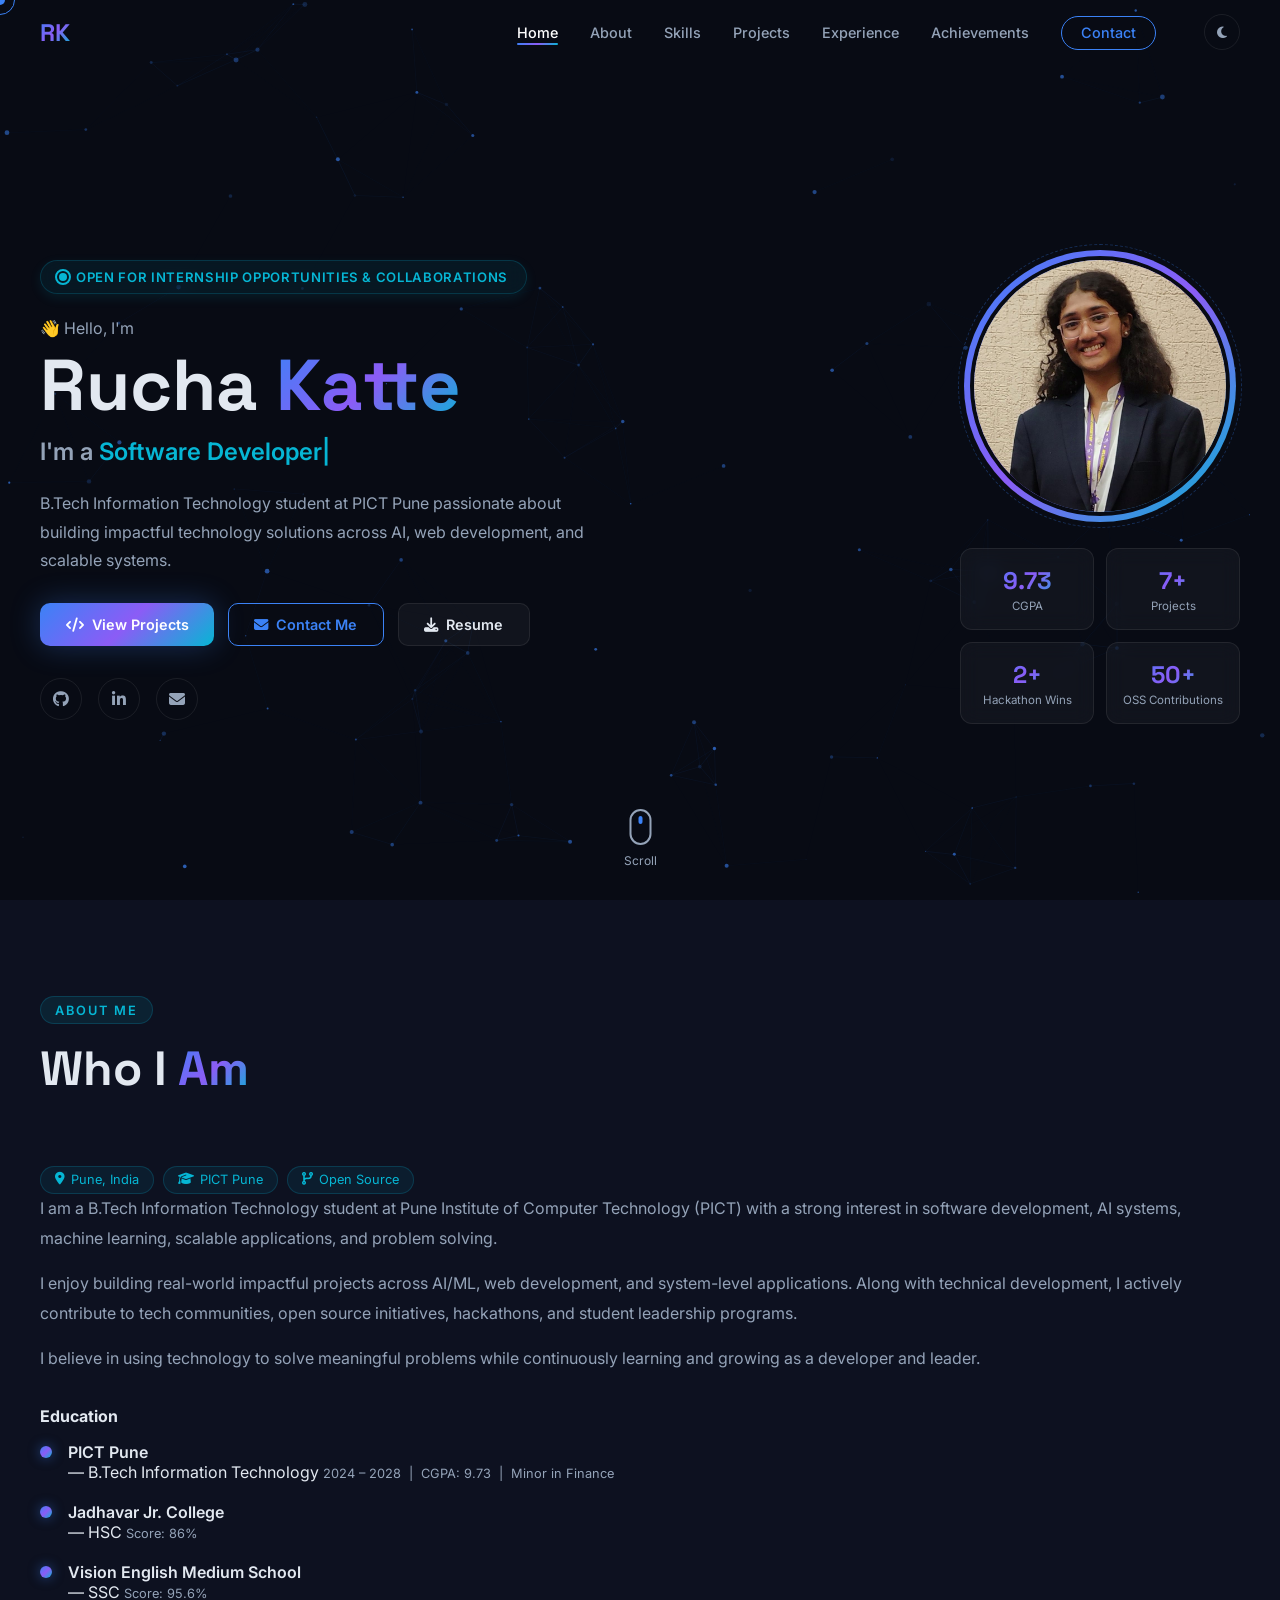
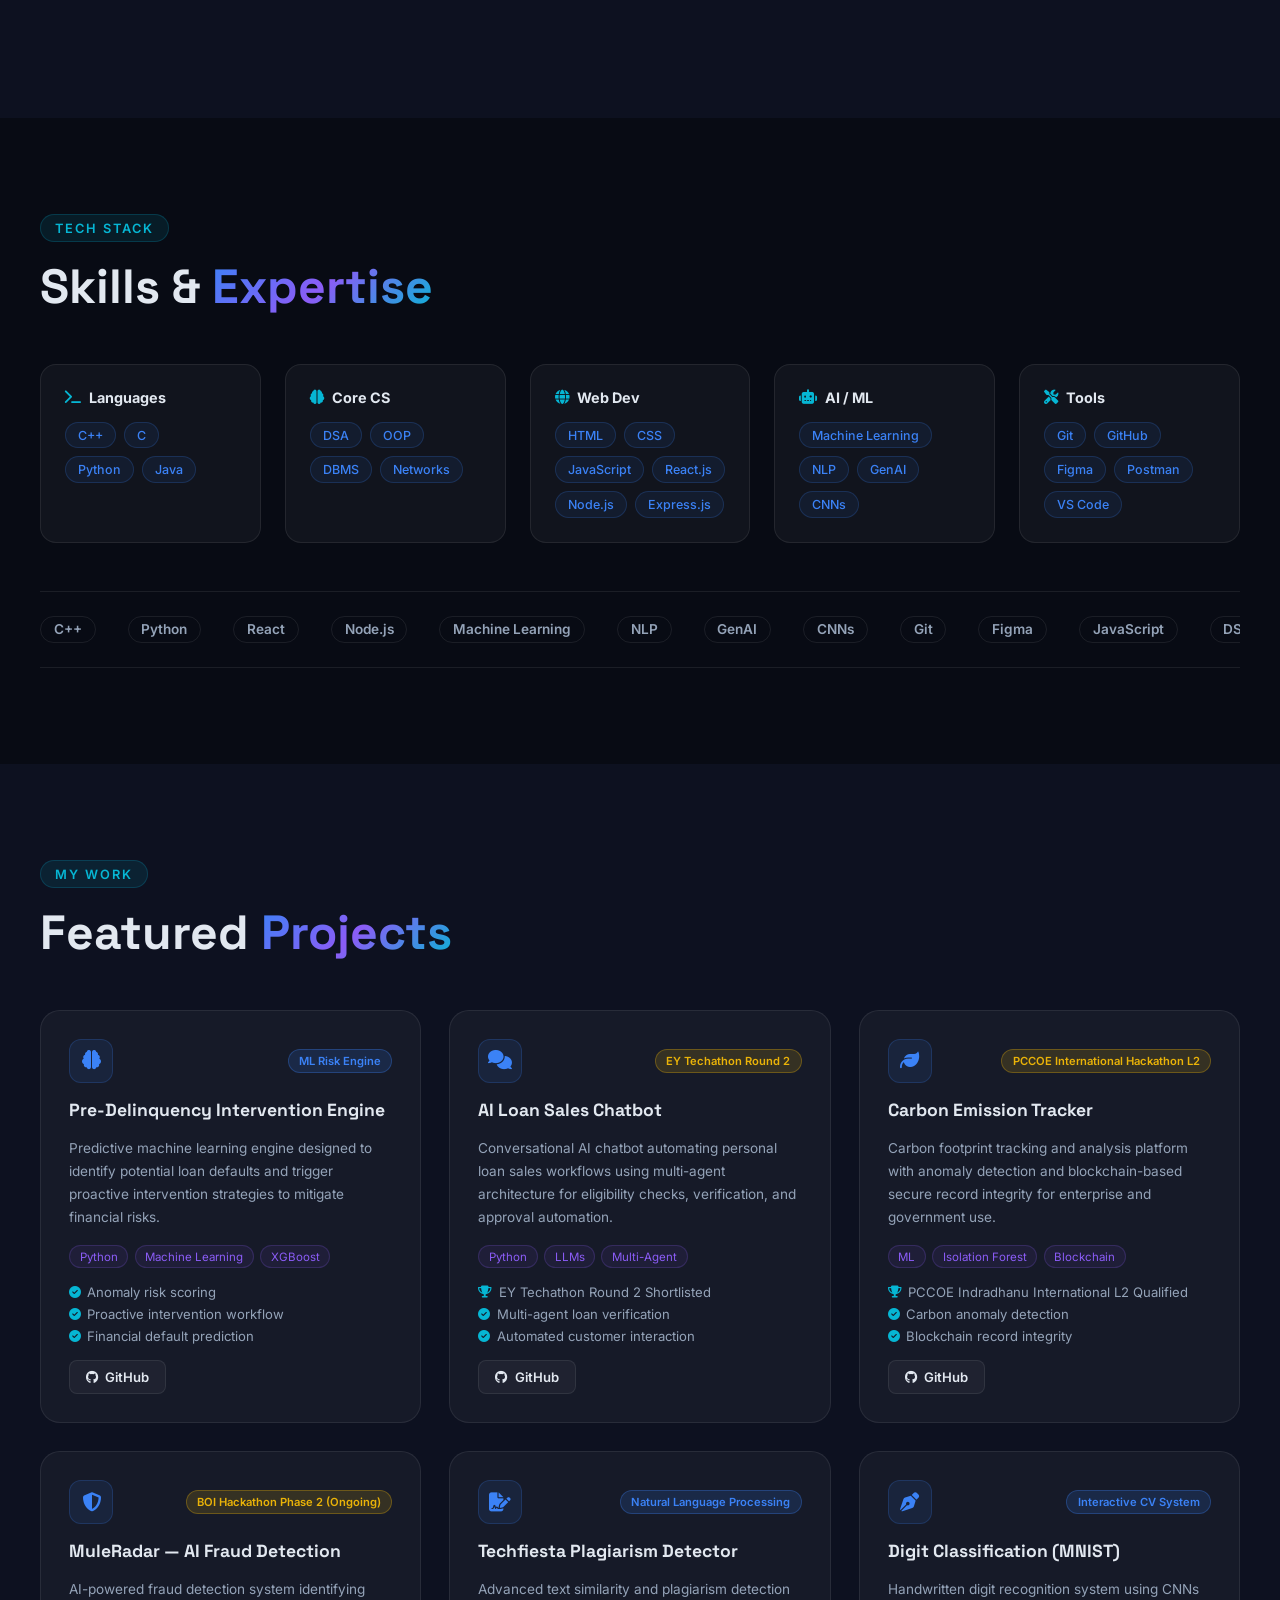
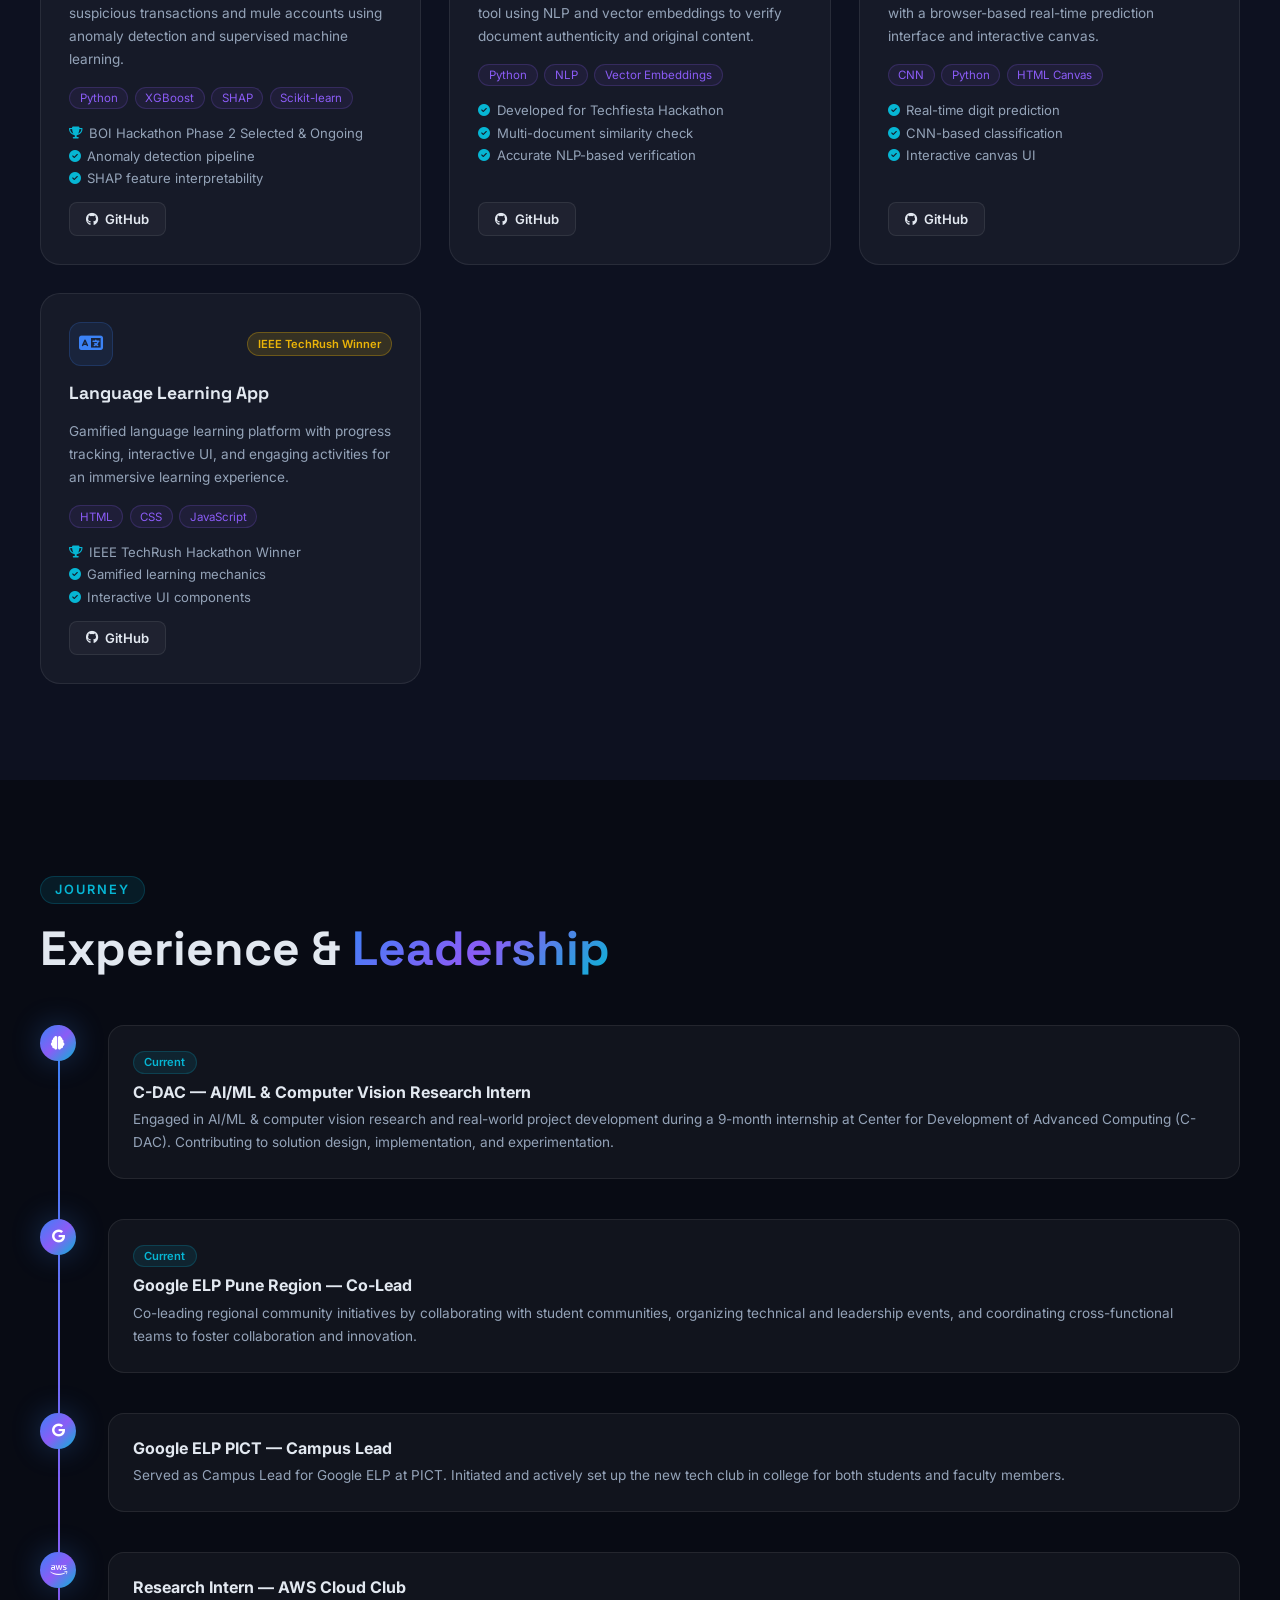
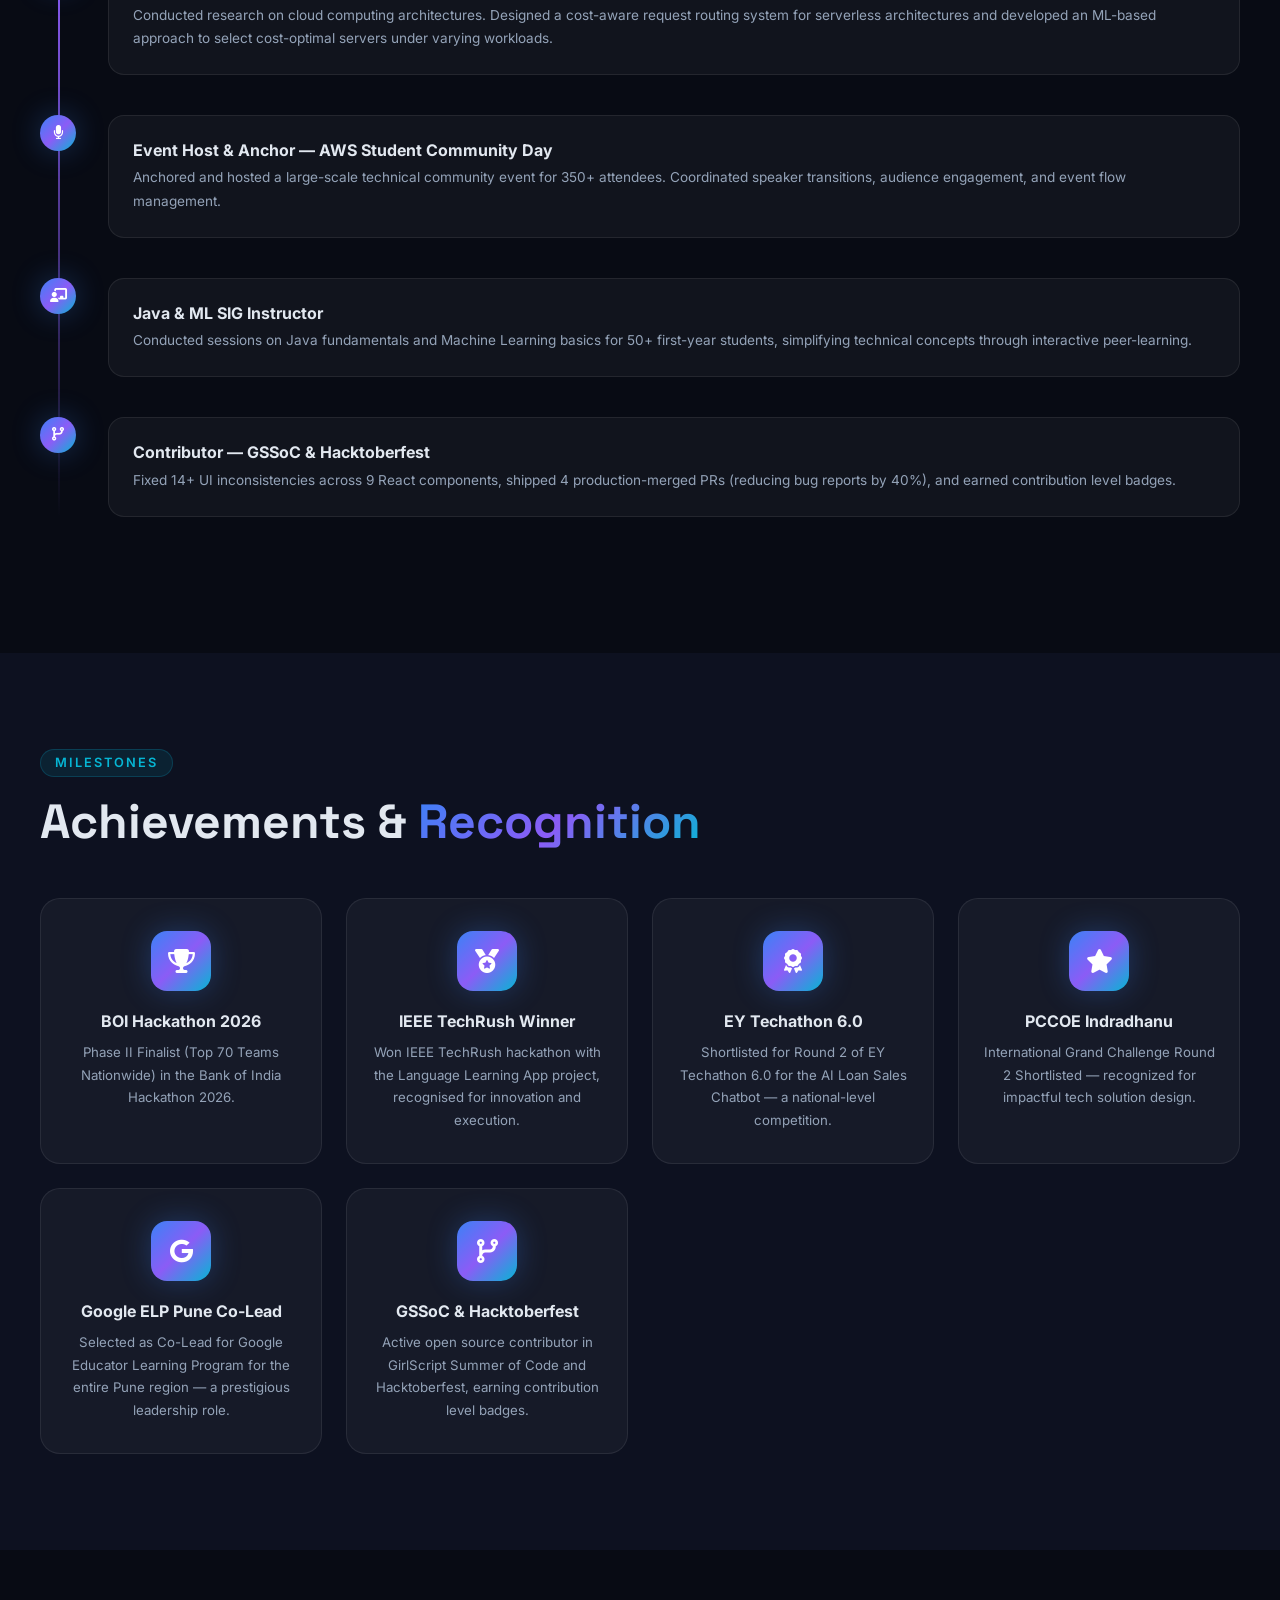
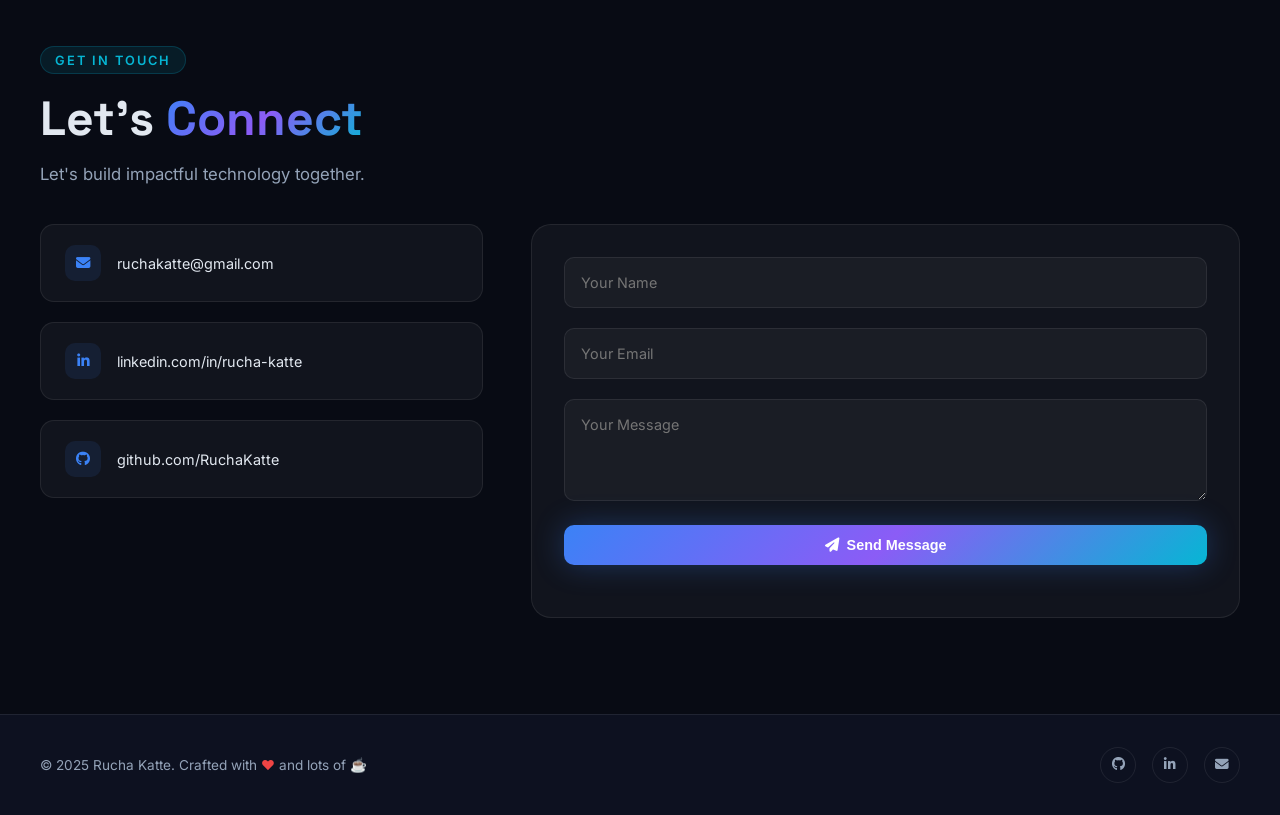
==== commit 4c25111f: "updarw" ====
--- a/index.html
+++ b/index.html
@@ -64,7 +64,7 @@
       <div class="hero-buttons">
         <a href="#projects" class="btn btn-primary"><i class="fas fa-code"></i> View Projects</a>
         <a href="#contact" class="btn btn-outline"><i class="fas fa-envelope"></i> Contact Me</a>
-        <a href="Resume_final.pdf" download="Rucha_Katte_Resume.pdf" target="_blank" class="btn btn-ghost" id="resumeBtn"><i class="fas fa-download"></i> Resume</a>
+        <a href="Resume_final.pdf?v=1.1" download="Rucha_Katte_Resume.pdf" target="_blank" class="btn btn-ghost" id="resumeBtn"><i class="fas fa-download"></i> Resume</a>
       </div>
       <div class="hero-socials">
         <a href="https://github.com/RuchaKatte" target="_blank" class="social-icon" aria-label="GitHub"><i class="fab fa-github"></i></a>
